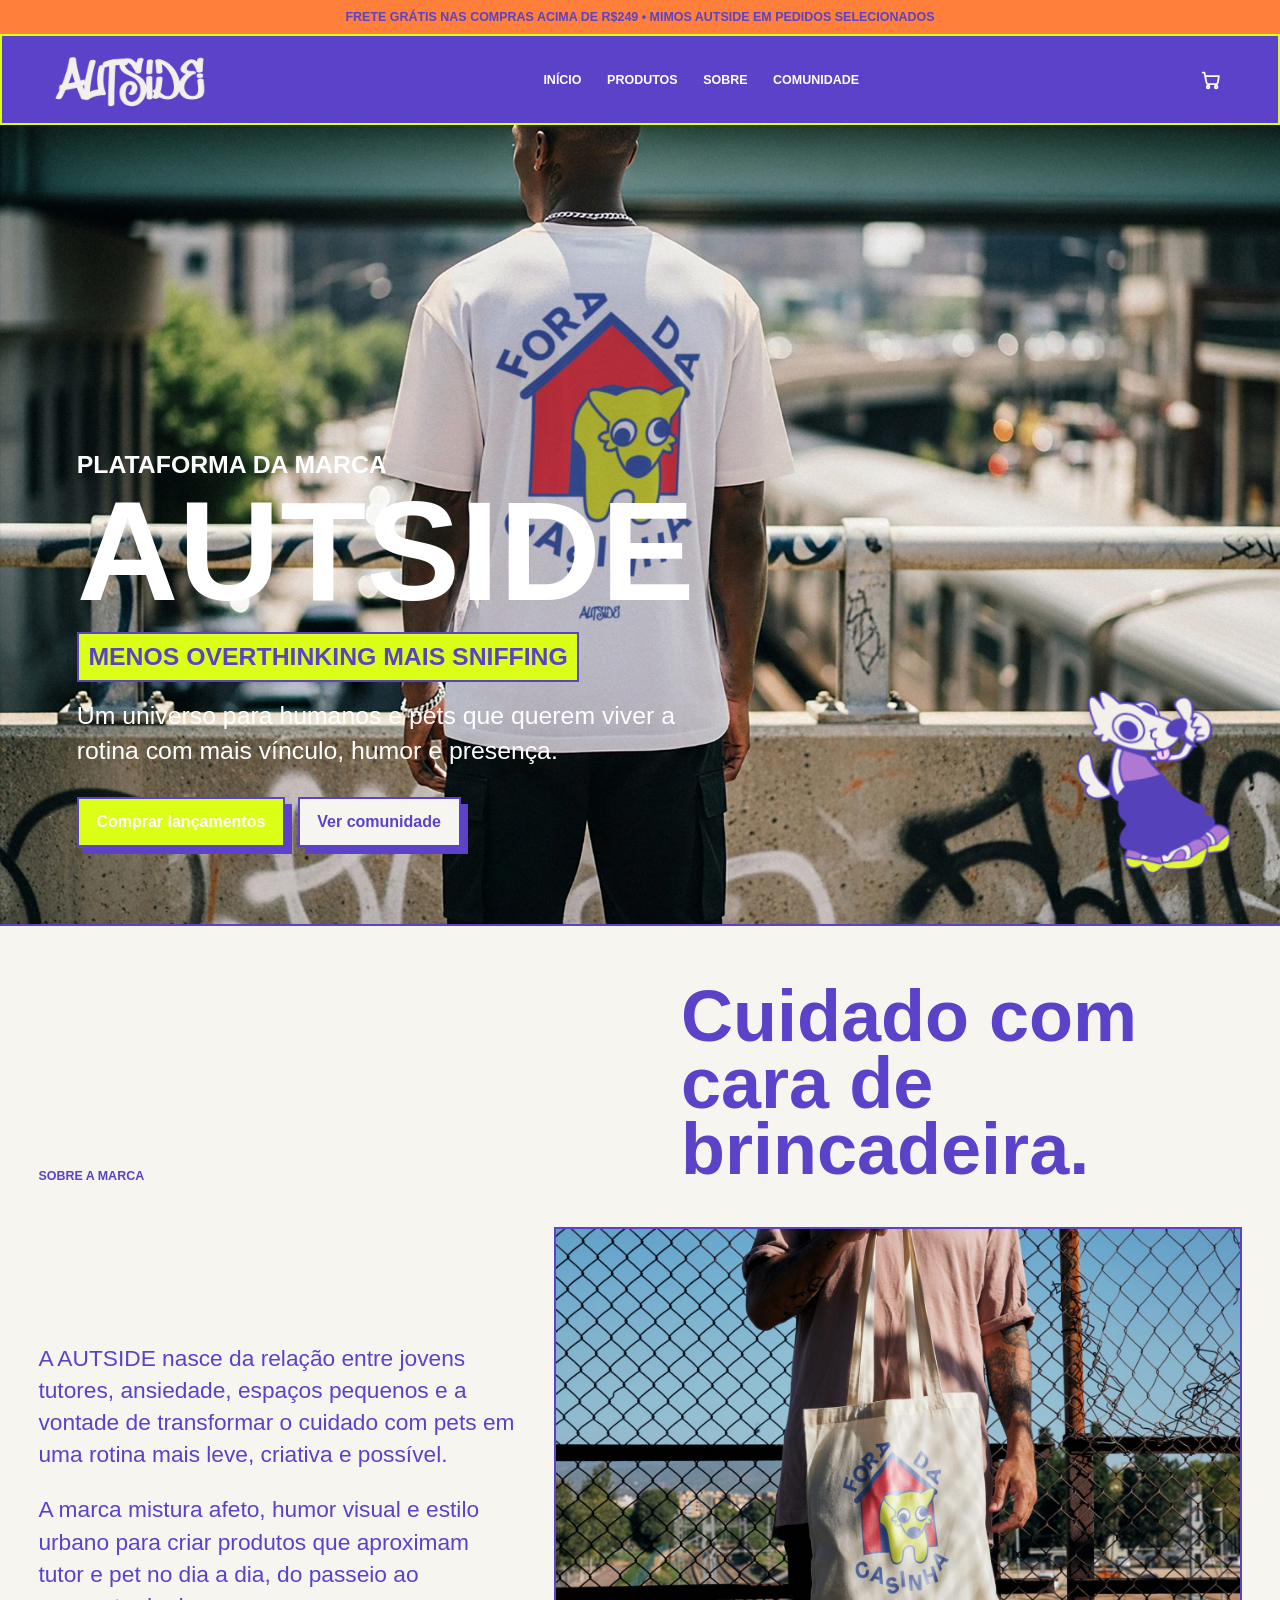
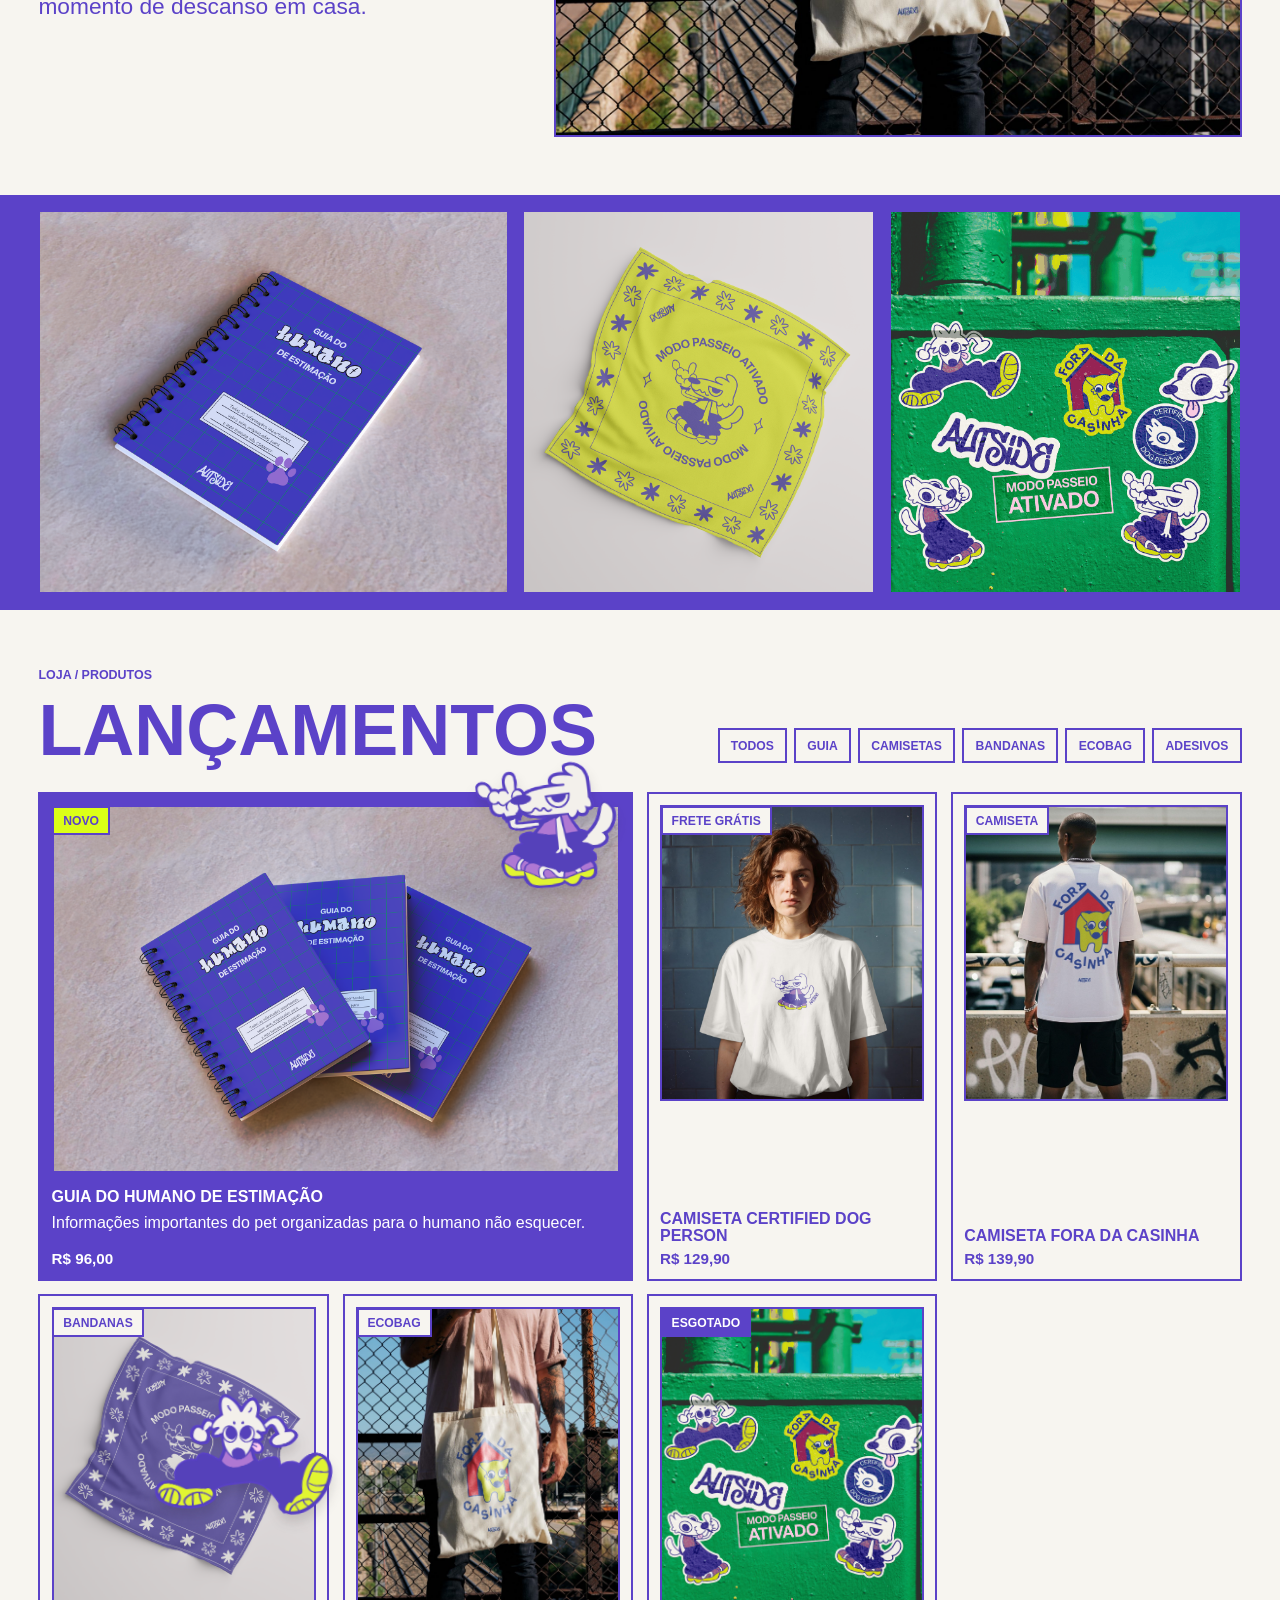
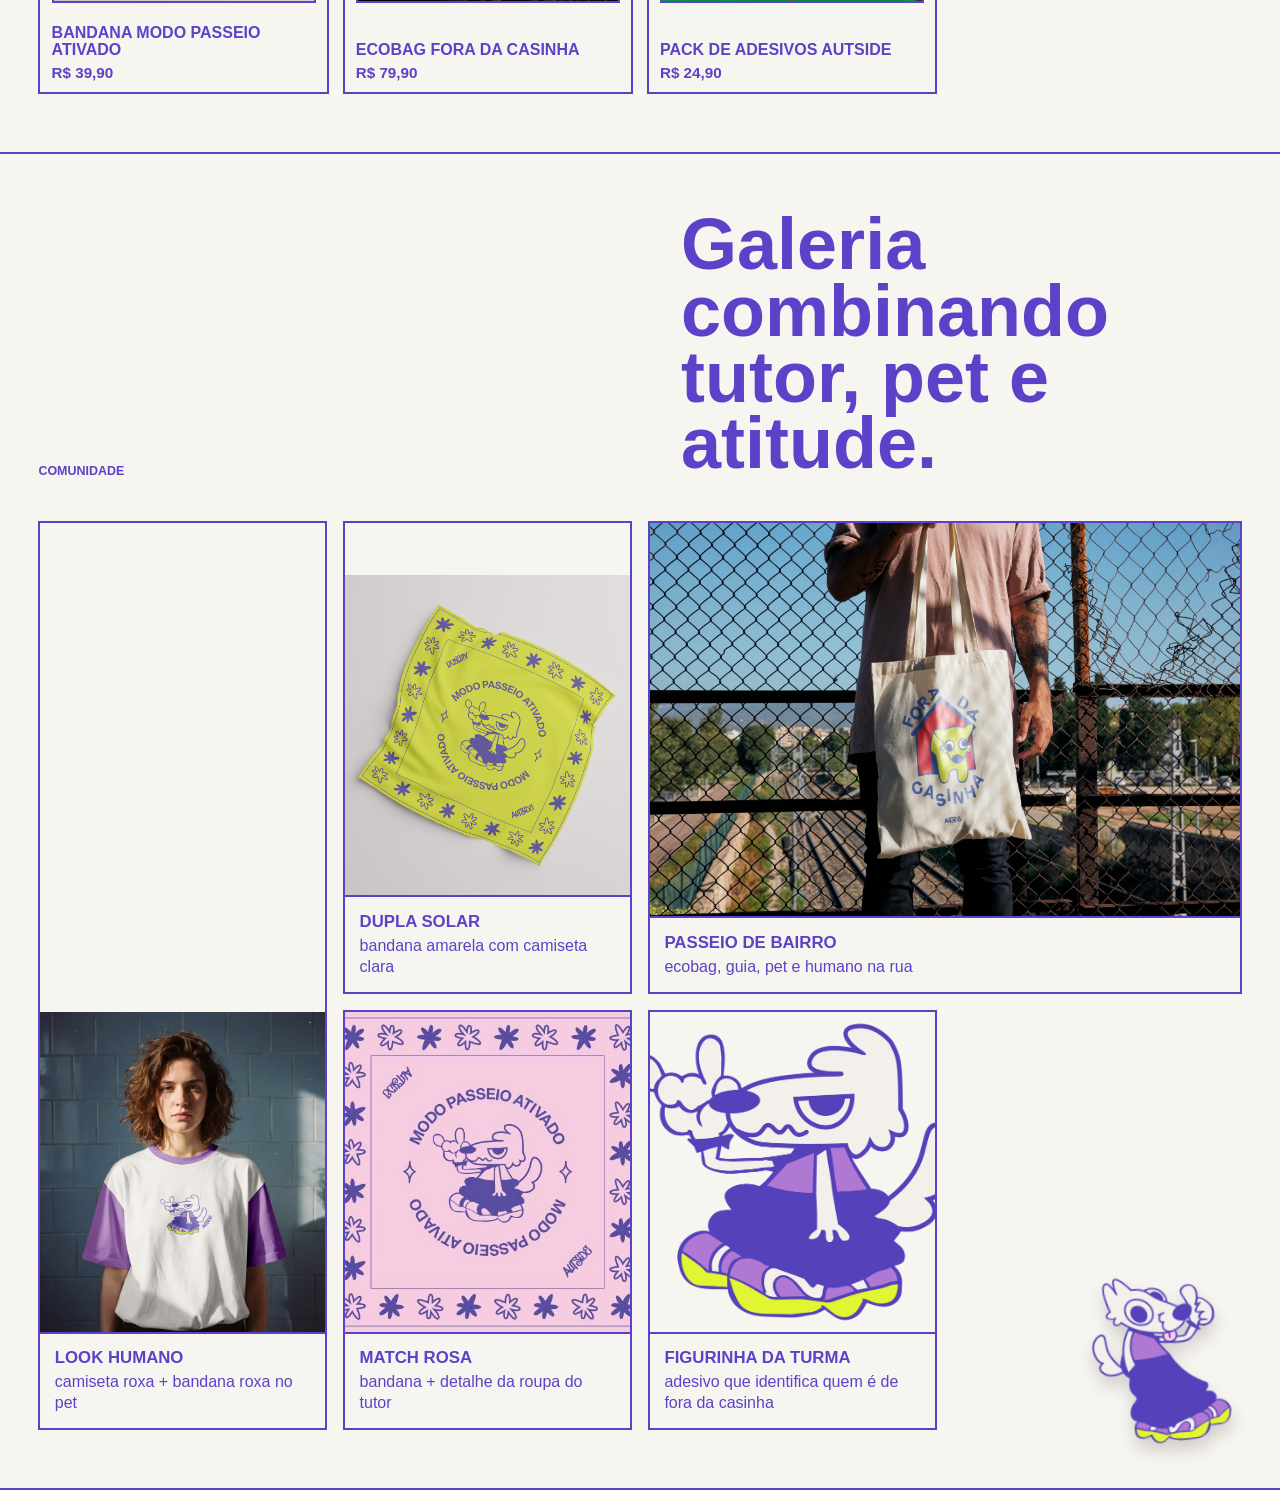
==== index.html @ f4991535 "Publica site AUTSIDE" ====
﻿<!doctype html>
<html lang="pt-BR">
  <head>
    <meta charset="utf-8" />
    <meta name="viewport" content="width=device-width, initial-scale=1" />
    <title>AUTSIDE | Plataforma da marca</title>
    <meta
      name="description"
      content="Plataforma AUTSIDE: marca, produtos, personagem e comunidade para tutores e pets combinando cuidado, estilo e afeto."
    />
    <link rel="stylesheet" href="styles.css" />
  </head>
  <body>
    <div class="announcement">FRETE GRÁTIS NAS COMPRAS ACIMA DE R$249 • MIMOS AUTSIDE EM PEDIDOS SELECIONADOS</div>
    <header class="site-header">
      <a class="logo-link" href="#home" aria-label="AUTSIDE início">
        <img src="AUTSIDE CONTENT/AUTSIDE CONTENT_LOGO AUTSIDE BRANCO.png" alt="AUTSIDE" />
      </a>
      <nav class="site-nav" aria-label="Navegação principal">
        <a href="#home">Início</a>
        <a href="#loja">Produtos</a>
        <a href="#sobre">Sobre</a>
        <a href="#comunidade">Comunidade</a>
      </nav>
      <a class="cart-link" href="#loja" aria-label="Carrinho">
        <svg viewBox="0 0 24 24" aria-hidden="true">
          <circle cx="9" cy="20" r="1.5" />
          <circle cx="18" cy="20" r="1.5" />
          <path d="M3 4h2l2.2 11.2a2 2 0 0 0 2 1.6h8.6a2 2 0 0 0 1.9-1.4L21 8H6" />
        </svg>
      </a>
    </header>

    <main>
      <section class="hero" id="home">
        <img
          class="hero-full-image"
          src="MOCKUP/TSHIRT MOCKUP FORA DA CASINHA.jpg"
          alt="Pessoa usando camiseta Fora da Casinha AUTSIDE"
        />
        <div class="hero-copy">
          <p class="kicker">plataforma da marca</p>
          <h1>AUTSIDE</h1>
          <p class="brand-tagline">menos overthinking mais sniffing</p>
          <p>
            Um universo para humanos e pets que querem viver a rotina com mais
            vínculo, humor e presença.
          </p>
          <div class="hero-actions">
            <a class="button button-primary" href="#loja">Comprar lançamentos</a>
            <a class="button button-secondary" href="#comunidade">Ver comunidade</a>
          </div>
        </div>

        <img
          class="site-mascot hero-mascot"
          src="AUTSIDE CONTENT/AUTSIDE CONTENT_sticker 29.png"
          alt=""
        />
      </section>

      <section class="about" id="sobre">
        <div class="section-title">
          <p class="kicker">sobre a marca</p>
          <h2>Cuidado com cara de brincadeira.</h2>
        </div>
        <div class="about-grid">
          <div class="about-copy">
            <p>
              A AUTSIDE nasce da relação entre jovens tutores, ansiedade,
              espaços pequenos e a vontade de transformar o cuidado com pets em
              uma rotina mais leve, criativa e possível.
            </p>
            <p>
              A marca mistura afeto, humor visual e estilo urbano para criar
              produtos que aproximam tutor e pet no dia a dia, do passeio ao
              momento de descanso em casa.
            </p>
          </div>
          <figure class="about-image">
            <img
              src="MOCKUP/MOCKUP ECOBAG FORA DA CASINHA.jpg"
              alt="Pessoa usando ecobag AUTSIDE"
            />
          </figure>
        </div>
      </section>

      <section class="visual-strip" aria-label="Universo visual AUTSIDE">
        <img src="MOCKUP/GUIA DO HUMANO DE ESTIMAÇÃO MOCKUP 2.png?v=20260624-1742" alt="" />
        <img src="MOCKUP/BANDANA AMARELA.png" alt="" />
        <img src="MOCKUP/MOCKUP ADESIVOS.png" alt="" />
      </section>

      <section class="shop" id="loja">
        <div class="shop-head">
          <div>
            <p class="kicker">loja / produtos</p>
            <h2>Lançamentos</h2>
          </div>
          <div class="category-rail" aria-label="Categorias de produto">
            <a href="#loja">Todos</a>
            <a href="produto.html?id=guia">Guia</a>
            <a href="produto.html?id=camiseta-certified">Camisetas</a>
            <a href="produto.html?id=bandana">Bandanas</a>
            <a href="produto.html?id=ecobag">Ecobag</a>
            <a href="produto.html?id=adesivos">Adesivos</a>
          </div>
        </div>

        <div class="product-grid">
          <a class="product-card product-feature" href="produto.html?id=guia">
            <span class="product-label">Novo</span>
            <img src="MOCKUP/GUIA DO HUMANO DE ESTIMAÇÃO MOCKUP.png?v=20260624-1744" alt="" />
            <img
              class="site-mascot card-mascot card-mascot-sit"
              src="AUTSIDE CONTENT/AUTSIDE CONTENT_sticker 25.png"
              alt=""
            />
            <div>
              <h3>Guia do Humano de Estimação</h3>
              <p>Informações importantes do pet organizadas para o humano não esquecer.</p>
              <span class="price">R$ 96,00</span>
            </div>
          </a>

          <a class="product-card" href="produto.html?id=camiseta-certified">
            <span class="product-label">Frete grátis</span>
            <img src="MOCKUP/MOCKUP CAMISETA CERTIFIED DOG PERSON WHITE.jpg" alt="" />
            <div>
              <h3>Camiseta Certified Dog Person</h3>
              <span class="price">R$ 129,90</span>
            </div>
          </a>

          <a class="product-card" href="produto.html?id=camiseta-fora">
            <span class="product-label">Camiseta</span>
            <img src="MOCKUP/TSHIRT MOCKUP FORA DA CASINHA.jpg" alt="" />
            <div>
              <h3>Camiseta Fora da Casinha</h3>
              <span class="price">R$ 139,90</span>
            </div>
          </a>

          <a class="product-card" href="produto.html?id=bandana">
            <span class="product-label">Bandanas</span>
            <img src="MOCKUP/BANDANA ROXA.png" alt="" />
            <img
              class="site-mascot card-mascot card-mascot-lean"
              src="AUTSIDE CONTENT/AUTSIDE CONTENT_sticker 27.png"
              alt=""
            />
            <div>
              <h3>Bandana Modo Passeio Ativado</h3>
              <span class="price">R$ 39,90</span>
            </div>
          </a>

          <a class="product-card" href="produto.html?id=ecobag">
            <span class="product-label">Ecobag</span>
            <img src="MOCKUP/MOCKUP ECOBAG FORA DA CASINHA.jpg" alt="" />
            <div>
              <h3>Ecobag Fora da Casinha</h3>
              <span class="price">R$ 79,90</span>
            </div>
          </a>

          <a class="product-card" href="produto.html?id=adesivos">
            <span class="product-label soldout">Esgotado</span>
            <img src="MOCKUP/MOCKUP ADESIVOS.png" alt="" />
            <div>
              <h3>Pack de adesivos AUTSIDE</h3>
              <span class="price">R$ 24,90</span>
            </div>
          </a>
        </div>
      </section>
      <section class="community" id="comunidade">
        <div class="section-title">
          <p class="kicker">comunidade</p>
          <h2>Galeria combinando tutor, pet e atitude.</h2>
        </div>

        <div class="community-gallery" aria-label="Galeria da comunidade AUTSIDE">
          <article class="community-card tall">
            <img src="MOCKUP/MOCKUP CAMISETA CERTIFIED DOG PERSON.jpg" alt="" />
            <div>
              <strong>look humano</strong>
              <span>camiseta roxa + bandana roxa no pet</span>
            </div>
          </article>
          <article class="community-card">
            <img src="MOCKUP/BANDANA AMARELA.png" alt="" />
            <div>
              <strong>dupla solar</strong>
              <span>bandana amarela com camiseta clara</span>
            </div>
          </article>
          <article class="community-card wide">
            <img src="MOCKUP/MOCKUP ECOBAG FORA DA CASINHA.jpg" alt="" />
            <div>
              <strong>passeio de bairro</strong>
              <span>ecobag, guia, pet e humano na rua</span>
            </div>
          </article>
          <article class="community-card">
            <img src="AUTSIDE BANDANAS/AUTSIDE BANDANAS_BANDANA ROSA.jpg" alt="" />
            <div>
              <strong>match rosa</strong>
              <span>bandana + detalhe da roupa do tutor</span>
            </div>
          </article>
          <article class="community-card">
            <img src="AUTSIDE CONTENT/AUTSIDE CONTENT_sticker 25.png" alt="" />
            <div>
              <strong>figurinha da turma</strong>
              <span>adesivo que identifica quem é de fora da casinha</span>
            </div>
          </article>
        </div>
        <img
          class="site-mascot community-mascot"
          src="AUTSIDE CONTENT/AUTSIDE CONTENT_sticker 29.png"
          alt=""
        />
      </section>
    </main>

    <script src="script.js"></script>
  </body>
</html>
---- styles.css ----
:root {
  --ink: #5b42c8;
  --paper: #f7f5f0;
  --cream: #eeeae3;
  --purple: #5b42c8;
  --lilac: #b47be0;
  --lime: #dcff17;
  --blue: #64c8f5;
  --pink: #ff79ad;
  --orange: #ff7f3b;
  --line: 2px solid var(--ink);
  --shadow: 7px 7px 0 var(--ink);
}

* {
  box-sizing: border-box;
}

html {
  scroll-behavior: smooth;
}

body {
  margin: 0;
  color: var(--ink);
  background: var(--paper);
  font-family: Arial, Helvetica, sans-serif;
  overflow-x: hidden;
}

img {
  display: block;
  max-width: 100%;
}

a {
  color: inherit;
}

.announcement {
  display: grid;
  min-height: 2.15rem;
  place-items: center;
  padding: 0.35rem 1rem;
  background: var(--orange);
  color: var(--purple);
  font-size: 0.78rem;
  font-weight: 900;
  text-align: center;
  text-transform: uppercase;
}

.site-header {
  position: sticky;
  top: 0;
  z-index: 20;
  display: flex;
  align-items: center;
  justify-content: space-between;
  gap: 1rem;
  padding: 0.8rem clamp(1rem, 4vw, 3rem);
  background: var(--purple);
  border: 2px solid var(--lime);
  backdrop-filter: blur(14px);
}

.logo-link img {
  width: clamp(7rem, 14vw, 10rem);
}

.site-nav {
  display: flex;
  align-items: center;
  gap: 0.25rem;
  font-size: 0.78rem;
  font-weight: 900;
  text-transform: uppercase;
}

.site-nav a {
  padding: 0.45rem 0.55rem;
  text-decoration: none;
  border: 2px solid transparent;
  color: #fff;
}

.cart-link {
  width: 2.35rem;
  aspect-ratio: 1;
  display: grid;
  place-items: center;
  border: var(--line);
  background: transparent;
  font-weight: 900;
  text-decoration: none;
  color: #fff;
}

.cart-link svg {
  width: 1.35rem;
  height: 1.35rem;
  fill: none;
  stroke: currentColor;
  stroke-linecap: round;
  stroke-linejoin: round;
  stroke-width: 2;
}

.site-nav a:hover,
.site-nav a:focus-visible {
  background: var(--lime);
  border-color: var(--ink);
  outline: 0;
}

section {
  padding: clamp(2.1rem, 4.6vw, 3.6rem) clamp(0.85rem, 3vw, 2.4rem);
  border-bottom: var(--line);
}

.kicker {
  margin: 0 0 0.75rem;
  font-size: 0.78rem;
  font-weight: 900;
  letter-spacing: 0;
  text-transform: uppercase;
}

h1,
h2,
h3,
p {
  margin-top: 0;
}

h1 {
  margin-bottom: 1rem;
  font-size: clamp(4rem, 11vw, 9.4rem);
  line-height: 0.82;
}

h2 {
  max-width: 14ch;
  margin-bottom: 1rem;
  font-size: clamp(2.1rem, 5.8vw, 4.5rem);
  line-height: 0.92;
}

h3 {
  margin-bottom: 0.6rem;
  font-size: clamp(1.35rem, 3vw, 2rem);
  line-height: 1;
}

p {
  line-height: 1.42;
}

.hero {
  position: relative;
  min-height: calc(100vh - 6.2rem);
  display: grid;
  align-items: end;
  padding: 0;
  overflow: hidden;
  background: var(--purple);
}

.hero-full-image {
  position: absolute;
  inset: 0;
  width: 100%;
  height: 100%;
  object-fit: cover;
  object-position: center;
}

.hero::after {
  content: none;
}

.hero > *,
.about-grid > *,
.character > *,
.product-page > * {
  min-width: 0;
}

.hero-copy p {
  max-width: 38rem;
  font-size: clamp(1.1rem, 2.5vw, 1.55rem);
}

.hero-copy {
  position: relative;
  z-index: 2;
  max-width: 48rem;
  padding: clamp(2rem, 6vw, 5rem);
  color: #fff;
}

.hero-copy h1 {
  color: #fff;
}

.brand-tagline {
  display: inline-block;
  margin: 0.4rem 0 1rem;
  padding: 0.35rem 0.6rem;
  background: var(--lime);
  color: var(--purple);
  border: var(--line);
  font-size: clamp(1rem, 2vw, 1.35rem);
  font-weight: 900;
  text-transform: uppercase;
}

.hero-copy .button-secondary {
  background: var(--paper);
  color: var(--purple);
}

.hero-actions {
  display: flex;
  flex-wrap: wrap;
  gap: 0.8rem;
  margin-top: 1.8rem;
}

.button {
  display: inline-flex;
  min-height: 3.1rem;
  align-items: center;
  justify-content: center;
  padding: 0.85rem 1.1rem;
  border: var(--line);
  box-shadow: var(--shadow);
  font-weight: 900;
  text-decoration: none;
  transition: transform 160ms ease, box-shadow 160ms ease;
}

.button:hover,
.button:focus-visible {
  transform: translate(4px, 4px);
  box-shadow: 3px 3px 0 var(--ink);
  outline: 0;
}

.button-primary {
  background: var(--lime);
}

.button-secondary {
  background: var(--paper);
}

.site-mascot {
  position: absolute;
  z-index: 5;
  pointer-events: none;
  filter: drop-shadow(0 10px 8px rgba(33, 29, 31, 0.18));
  transform: rotate(var(--mascot-tilt, -5deg));
  transition: transform 180ms ease;
}

.hero-mascot {
  z-index: 3;
  right: clamp(1rem, 4vw, 3rem);
  bottom: clamp(1rem, 4vw, 2.8rem);
  width: clamp(6rem, 13vw, 10rem);
}

.tag {
  position: absolute;
  z-index: 2;
  padding: 0.45rem 0.65rem;
  border: var(--line);
  background: var(--lime);
  font-size: 0.85rem;
  font-weight: 900;
}

.tag-one {
  top: 5%;
  right: 9%;
  transform: rotate(4deg);
}

.tag-two {
  left: 4%;
  bottom: 7%;
  background: var(--pink);
  transform: rotate(-5deg);
}

.about {
  background: var(--paper);
}

.section-title {
  display: flex;
  justify-content: space-between;
  gap: 2rem;
  align-items: end;
  margin-bottom: clamp(1rem, 2.5vw, 1.8rem);
}

.shop-head {
  display: grid;
  grid-template-columns: minmax(0, 0.8fr) minmax(20rem, 1.2fr);
  gap: 2rem;
  align-items: end;
  margin-bottom: clamp(1rem, 2.6vw, 1.8rem);
}

.shop-head h2 {
  margin-bottom: 0;
  text-transform: uppercase;
}

.category-rail {
  display: flex;
  flex-wrap: wrap;
  justify-content: flex-end;
  gap: 0.45rem;
}

.category-rail a {
  padding: 0.55rem 0.7rem;
  border: var(--line);
  background: var(--paper);
  font-size: 0.76rem;
  font-weight: 900;
  text-decoration: none;
  text-transform: uppercase;
}

.category-rail a:hover,
.category-rail a:focus-visible {
  background: var(--lime);
  outline: 0;
}

.about-grid {
  display: grid;
  grid-template-columns: minmax(0, 0.82fr) minmax(20rem, 1.18fr);
  gap: clamp(1.2rem, 3vw, 2.4rem);
  align-items: center;
}

.about-copy p {
  max-width: 42rem;
  font-size: clamp(1.08rem, 2vw, 1.42rem);
}

.about-copy p:last-child {
  margin-bottom: 0;
}

.about-image {
  margin: 0;
  border: var(--line);
  background: var(--cream);
  overflow: hidden;
}

.about-image img {
  width: 100%;
  aspect-ratio: 1.35;
  object-fit: cover;
}

.visual-strip {
  display: grid;
  grid-template-columns: 1.2fr 0.9fr 0.9fr;
  gap: 0.85rem;
  padding-block: 0.85rem;
  background: var(--purple);
}

.visual-strip img {
  width: 100%;
  height: clamp(16rem, 30vw, 25rem);
  object-fit: cover;
  border: var(--line);
  background: var(--paper);
}

.shop {
  position: relative;
  background: var(--paper);
}

.product-grid {
  display: grid;
  grid-template-columns: repeat(4, minmax(0, 1fr));
  gap: 0.85rem;
}

.product-card {
  position: relative;
  min-height: 25rem;
  display: flex;
  flex-direction: column;
  justify-content: space-between;
  gap: 1rem;
  padding: 0.7rem;
  border: var(--line);
  background: var(--paper);
  text-decoration: none;
  box-shadow: none;
  transition: transform 160ms ease, box-shadow 160ms ease;
}

.product-card .card-mascot {
  z-index: 4;
  width: auto;
  max-height: clamp(6rem, 11vw, 8.2rem);
  height: auto;
  border: 0;
  background: transparent;
  box-shadow: none;
  object-fit: contain;
  filter:
    drop-shadow(1px 0 0 var(--purple))
    drop-shadow(-1px 0 0 var(--purple))
    drop-shadow(0 1px 0 var(--purple))
    drop-shadow(0 -1px 0 var(--purple))
    drop-shadow(0 8px 6px rgba(33, 29, 31, 0.14));
}

.card-mascot-sit {
  top: -2.1rem;
  right: 0.8rem;
  max-height: clamp(7rem, 13vw, 9.6rem);
}

.card-mascot-lean {
  top: 5.9rem;
  right: -0.45rem;
  max-height: clamp(5.8rem, 10vw, 7.4rem);
}

.product-card:hover,
.product-card:focus-visible {
  transform: translateY(-0.25rem);
  box-shadow: 5px 5px 0 var(--ink);
  outline: 0;
}

.product-card img {
  width: 100%;
  height: 18.5rem;
  object-fit: cover;
  border: var(--line);
  background: #eee;
}

.product-card h3 {
  margin-bottom: 0.35rem;
  font-size: 1rem;
  line-height: 1.05;
  text-transform: uppercase;
}

.product-label {
  position: absolute;
  top: 0.75rem;
  left: 0.75rem;
  z-index: 2;
  padding: 0.35rem 0.55rem;
  border: var(--line);
  background: var(--paper);
  font-size: 0.76rem;
  font-weight: 900;
  text-transform: uppercase;
}

.product-label.soldout {
  background: var(--ink);
  color: #fff;
}

.price {
  display: block;
  font-size: 0.95rem;
  font-weight: 900;
}

.product-feature {
  grid-column: span 2;
  background: var(--purple);
  color: #fff;
}

.product-feature img {
  height: 23rem;
  object-fit: cover;
  background: transparent;
}

.product-feature > img:not(.card-mascot) {
  width: 100%;
}

.product-feature .product-label {
  color: var(--ink);
  background: var(--lime);
}

.community {
  position: relative;
  background: var(--paper);
}

.community-mascot {
  right: clamp(1rem, 4vw, 3rem);
  bottom: clamp(1rem, 4vw, 2.5rem);
  width: clamp(5.6rem, 12vw, 9rem);
}

.community-gallery {
  display: grid;
  grid-template-columns: repeat(4, minmax(0, 1fr));
  grid-auto-flow: dense;
  gap: 1rem;
}

.community-card {
  min-height: 24rem;
  display: grid;
  align-content: end;
  border: var(--line);
  background: var(--paper);
  box-shadow: none;
  overflow: hidden;
}

.community-card.tall {
  grid-row: span 2;
}

.community-card.wide {
  grid-column: span 2;
}

.community-card img {
  width: 100%;
  height: 100%;
  min-height: 20rem;
  object-fit: cover;
}

.community-card div {
  padding: 0.9rem;
  border-top: var(--line);
  background: var(--paper);
}

.community-card strong,
.community-card span {
  display: block;
}

.community-card strong {
  margin-bottom: 0.25rem;
  font-size: 1.05rem;
  text-transform: uppercase;
}

.community-card span {
  line-height: 1.3;
}

.product-page {
  min-height: calc(100vh - 5rem);
  display: grid;
  grid-template-columns: minmax(21rem, 1.05fr) minmax(0, 0.95fr);
  gap: clamp(2rem, 5vw, 4rem);
  align-items: start;
  background: var(--paper);
}

.product-media {
  position: sticky;
  top: 6.2rem;
}

.product-hero-image {
  width: 100%;
  aspect-ratio: 1.05;
  object-fit: cover;
  border: var(--line);
  background: var(--paper);
  box-shadow: none;
}

.product-thumbs {
  display: grid;
  grid-template-columns: repeat(4, minmax(0, 1fr));
  gap: 0.6rem;
  margin-top: 1rem;
}

.product-thumbs button {
  padding: 0;
  border: var(--line);
  background: var(--paper);
  cursor: pointer;
}

.product-thumbs img {
  width: 100%;
  aspect-ratio: 1;
  object-fit: cover;
}

.product-info .kicker {
  color: var(--purple);
}

.product-title {
  max-width: 11ch;
  font-size: clamp(3rem, 6vw, 6.2rem);
  overflow-wrap: anywhere;
}

.product-info p {
  max-width: 42rem;
  font-size: 1.15rem;
}

.product-price {
  display: inline-flex;
  margin-bottom: 1rem;
  padding: 0.55rem 0.75rem;
  border: var(--line);
  background: var(--lime);
  font-size: 1.4rem !important;
  font-weight: 900;
}

.product-actions {
  display: flex;
  flex-wrap: wrap;
  gap: 0.8rem;
  margin-top: 1.4rem;
}

.product-info ul {
  display: grid;
  gap: 0.5rem;
  padding: 0;
  list-style: none;
}

.product-info li {
  padding: 0.75rem;
  border: var(--line);
  background: var(--paper);
  font-weight: 900;
}

.color-options {
  margin: 1.4rem 0;
}

.color-options > strong {
  display: block;
  margin-bottom: 0.65rem;
  text-transform: uppercase;
}

.color-swatch-list {
  display: flex;
  flex-wrap: wrap;
  gap: 0.55rem;
}

.color-swatch-list button {
  display: inline-flex;
  align-items: center;
  gap: 0.45rem;
  min-height: 2.6rem;
  padding: 0.45rem 0.65rem;
  border: var(--line);
  background: var(--paper);
  font: inherit;
  font-size: 0.86rem;
  font-weight: 900;
  cursor: pointer;
  text-transform: uppercase;
}

.color-swatch-list button:hover,
.color-swatch-list button:focus-visible {
  background: var(--lime);
  outline: 0;
}

.color-swatch-list span {
  width: 1.1rem;
  aspect-ratio: 1;
  border: var(--line);
  background: var(--swatch);
}

.back-link {
  display: inline-flex;
  margin-bottom: 1.5rem;
  font-weight: 900;
  text-decoration: none;
}

@media (max-width: 980px) {
  .site-header {
    align-items: flex-start;
    flex-direction: column;
  }

  .site-nav {
    width: 100%;
    overflow-x: auto;
    padding-bottom: 0.2rem;
  }

  .hero,
  .about-grid,
  .product-page {
    grid-template-columns: 1fr;
  }

  .section-title {
    display: block;
  }

  .product-grid,
  .community-gallery {
    grid-template-columns: repeat(2, minmax(0, 1fr));
  }

  .visual-strip {
    grid-template-columns: 1fr 1fr;
  }

  .visual-strip img:first-child {
    grid-column: 1 / -1;
  }

  .shop-head {
    grid-template-columns: 1fr;
  }

  .category-rail {
    justify-content: flex-start;
  }

  .product-media {
    position: static;
  }
}

@media (max-width: 620px) {
  section {
    padding-inline: 1rem;
  }

  h1 {
    font-size: clamp(3.8rem, 19vw, 5.2rem);
  }

  .hero-mascot {
    width: 5.8rem;
  }

  .hero-copy {
    padding: 8rem 1rem 2rem;
  }

  .community-mascot {
    display: none;
  }

  .product-grid,
  .community-gallery,
  .visual-strip {
    grid-template-columns: 1fr;
  }

  .product-feature,
  .community-card.wide {
    grid-column: span 1;
  }

  .community-card.tall {
    grid-row: span 1;
  }

  .product-card {
    min-height: 22rem;
  }

  .product-card img {
    height: 16rem;
  }

  .product-feature img {
    height: 18rem;
  }

  .visual-strip img {
    height: 17rem;
  }

  .product-card .card-mascot {
    max-height: 5.9rem;
  }

  .card-mascot-sit {
    top: -1.35rem;
    right: 0.7rem;
    max-height: 6.4rem;
  }

  .card-mascot-lean {
    top: 5.7rem;
    right: -0.25rem;
    max-height: 5.8rem;
  }

  .site-nav a {
    white-space: nowrap;
  }
}
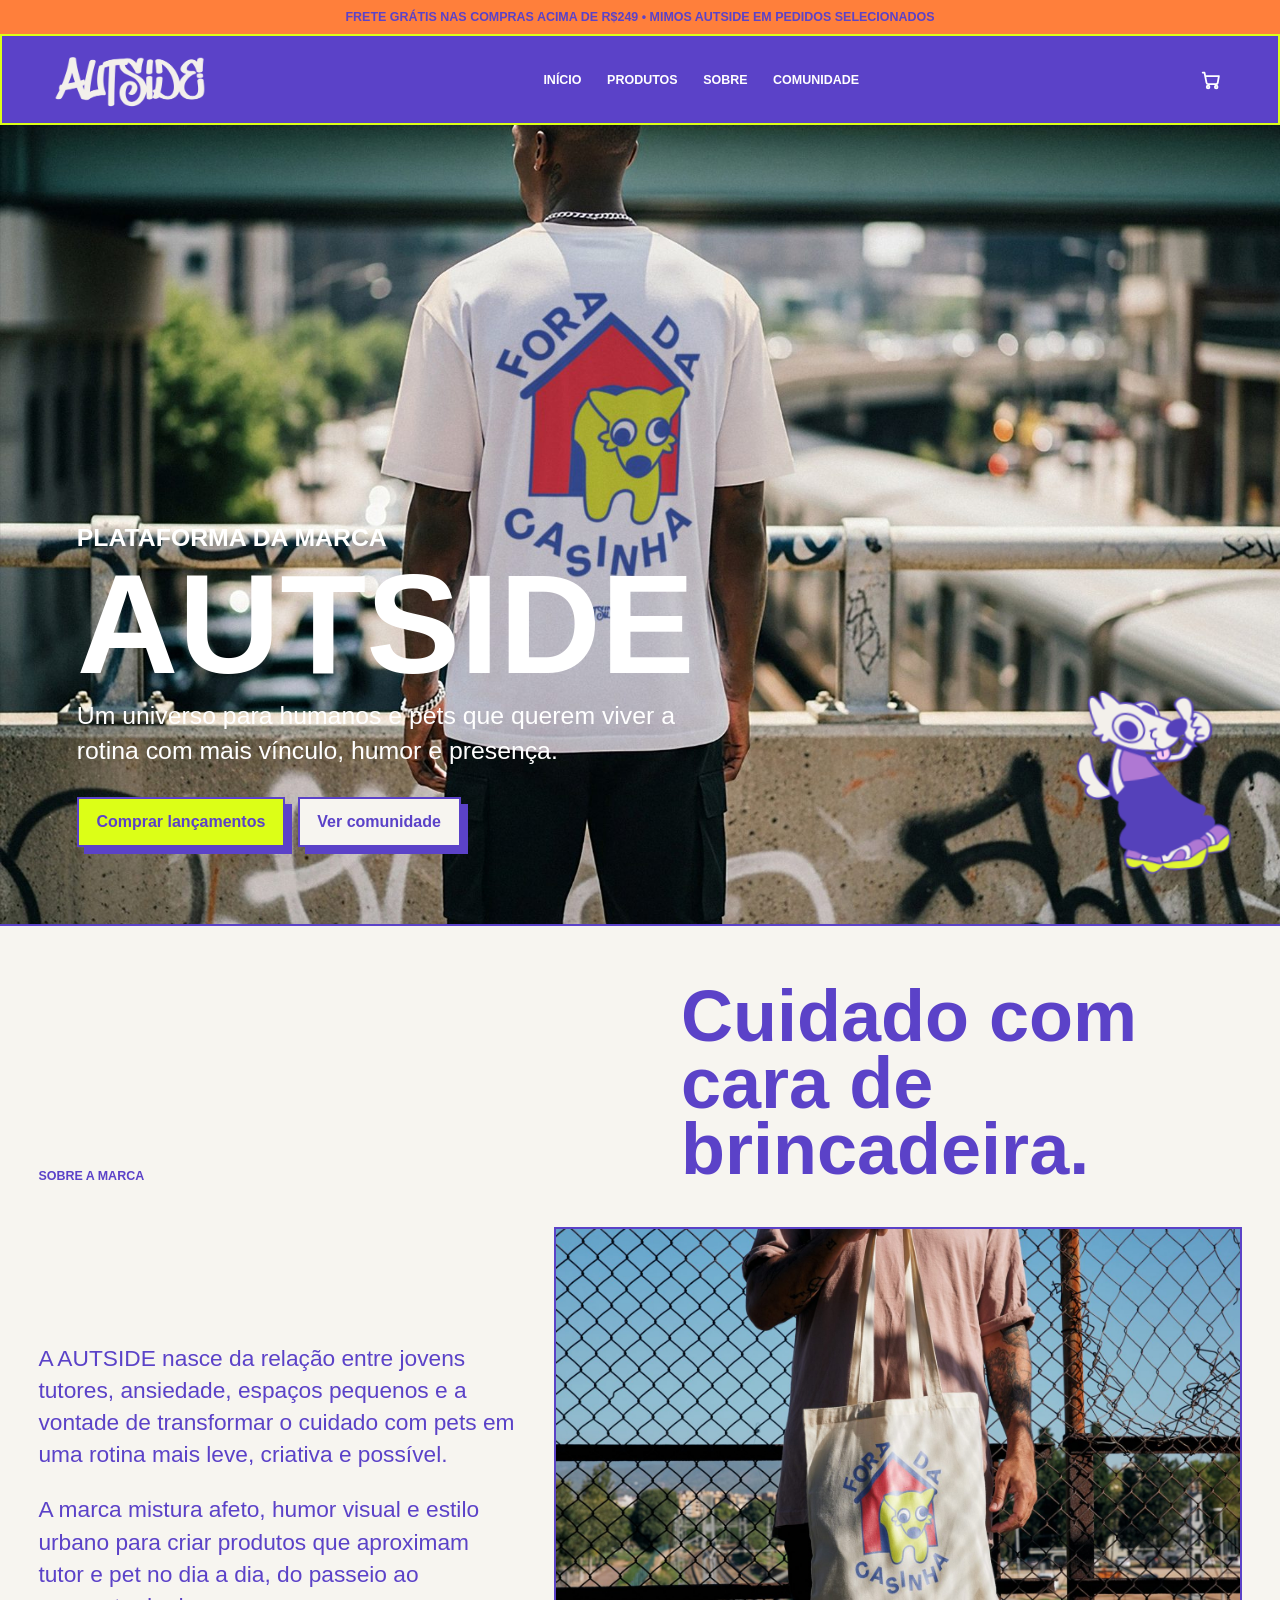
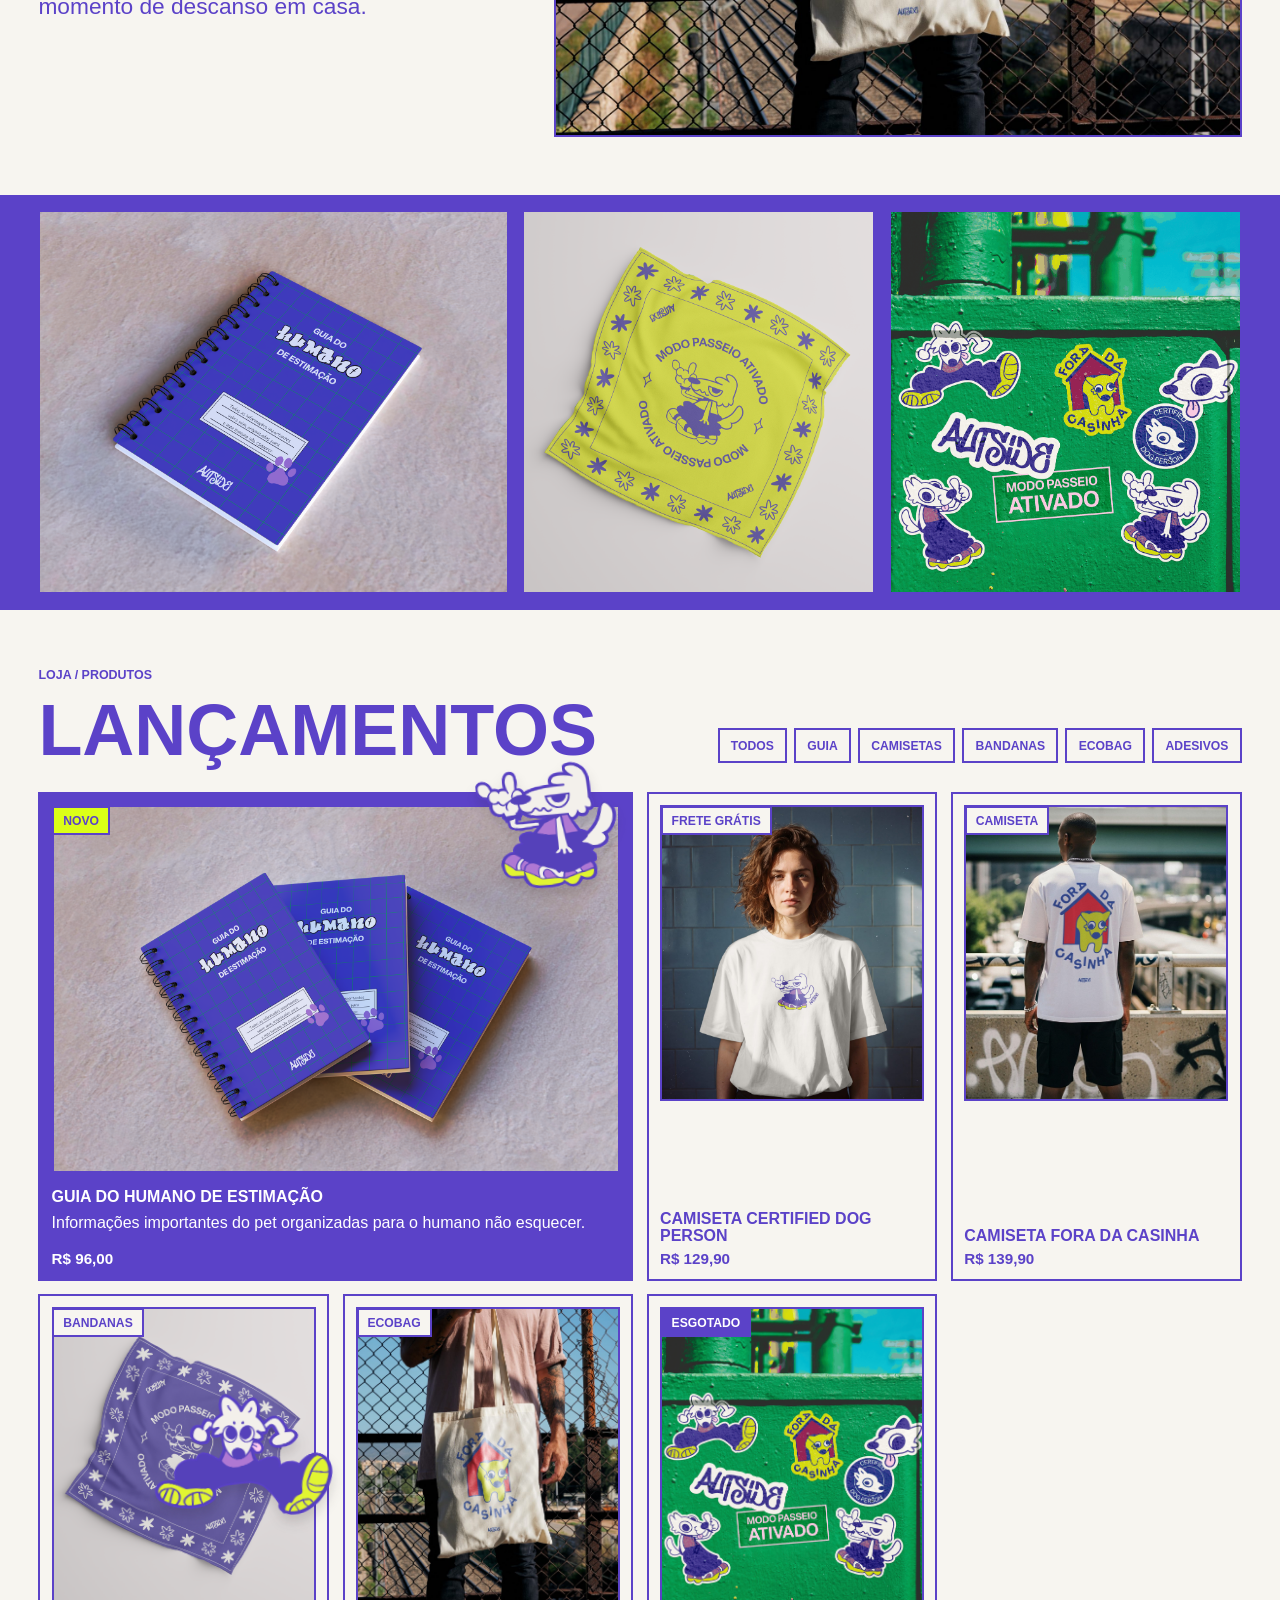
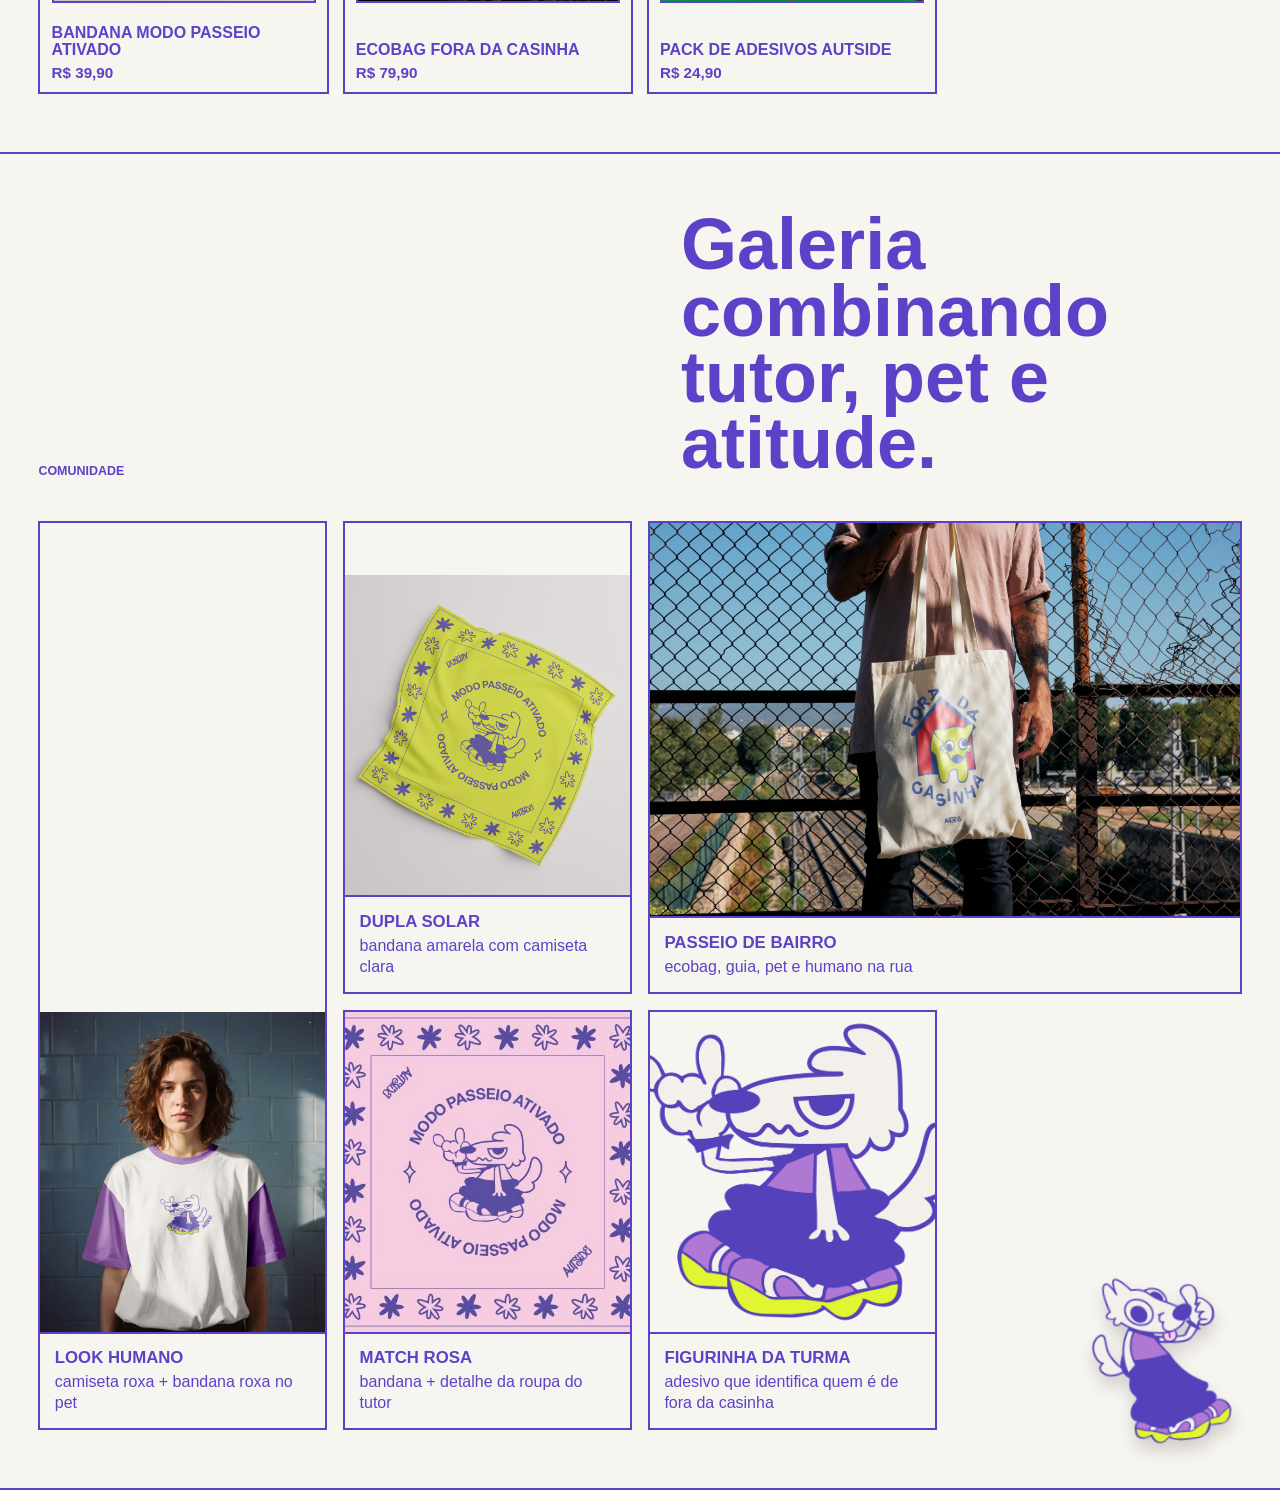
==== commit af847144: "Ajusta contraste e remove tagline" ====
--- a/index.html
+++ b/index.html
@@ -8,7 +8,7 @@
       name="description"
       content="Plataforma AUTSIDE: marca, produtos, personagem e comunidade para tutores e pets combinando cuidado, estilo e afeto."
     />
-    <link rel="stylesheet" href="styles.css" />
+    <link rel="stylesheet" href="styles.css?v=20260625-contraste" />
   </head>
   <body>
     <div class="announcement">FRETE GRÁTIS NAS COMPRAS ACIMA DE R$249 • MIMOS AUTSIDE EM PEDIDOS SELECIONADOS</div>
@@ -41,7 +41,6 @@
         <div class="hero-copy">
           <p class="kicker">plataforma da marca</p>
           <h1>AUTSIDE</h1>
-          <p class="brand-tagline">menos overthinking mais sniffing</p>
           <p>
             Um universo para humanos e pets que querem viver a rotina com mais
             vínculo, humor e presença.
--- a/styles.css
+++ b/styles.css
@@ -249,6 +249,7 @@
 
 .button-primary {
   background: var(--lime);
+  color: var(--purple);
 }
 
 .button-secondary {
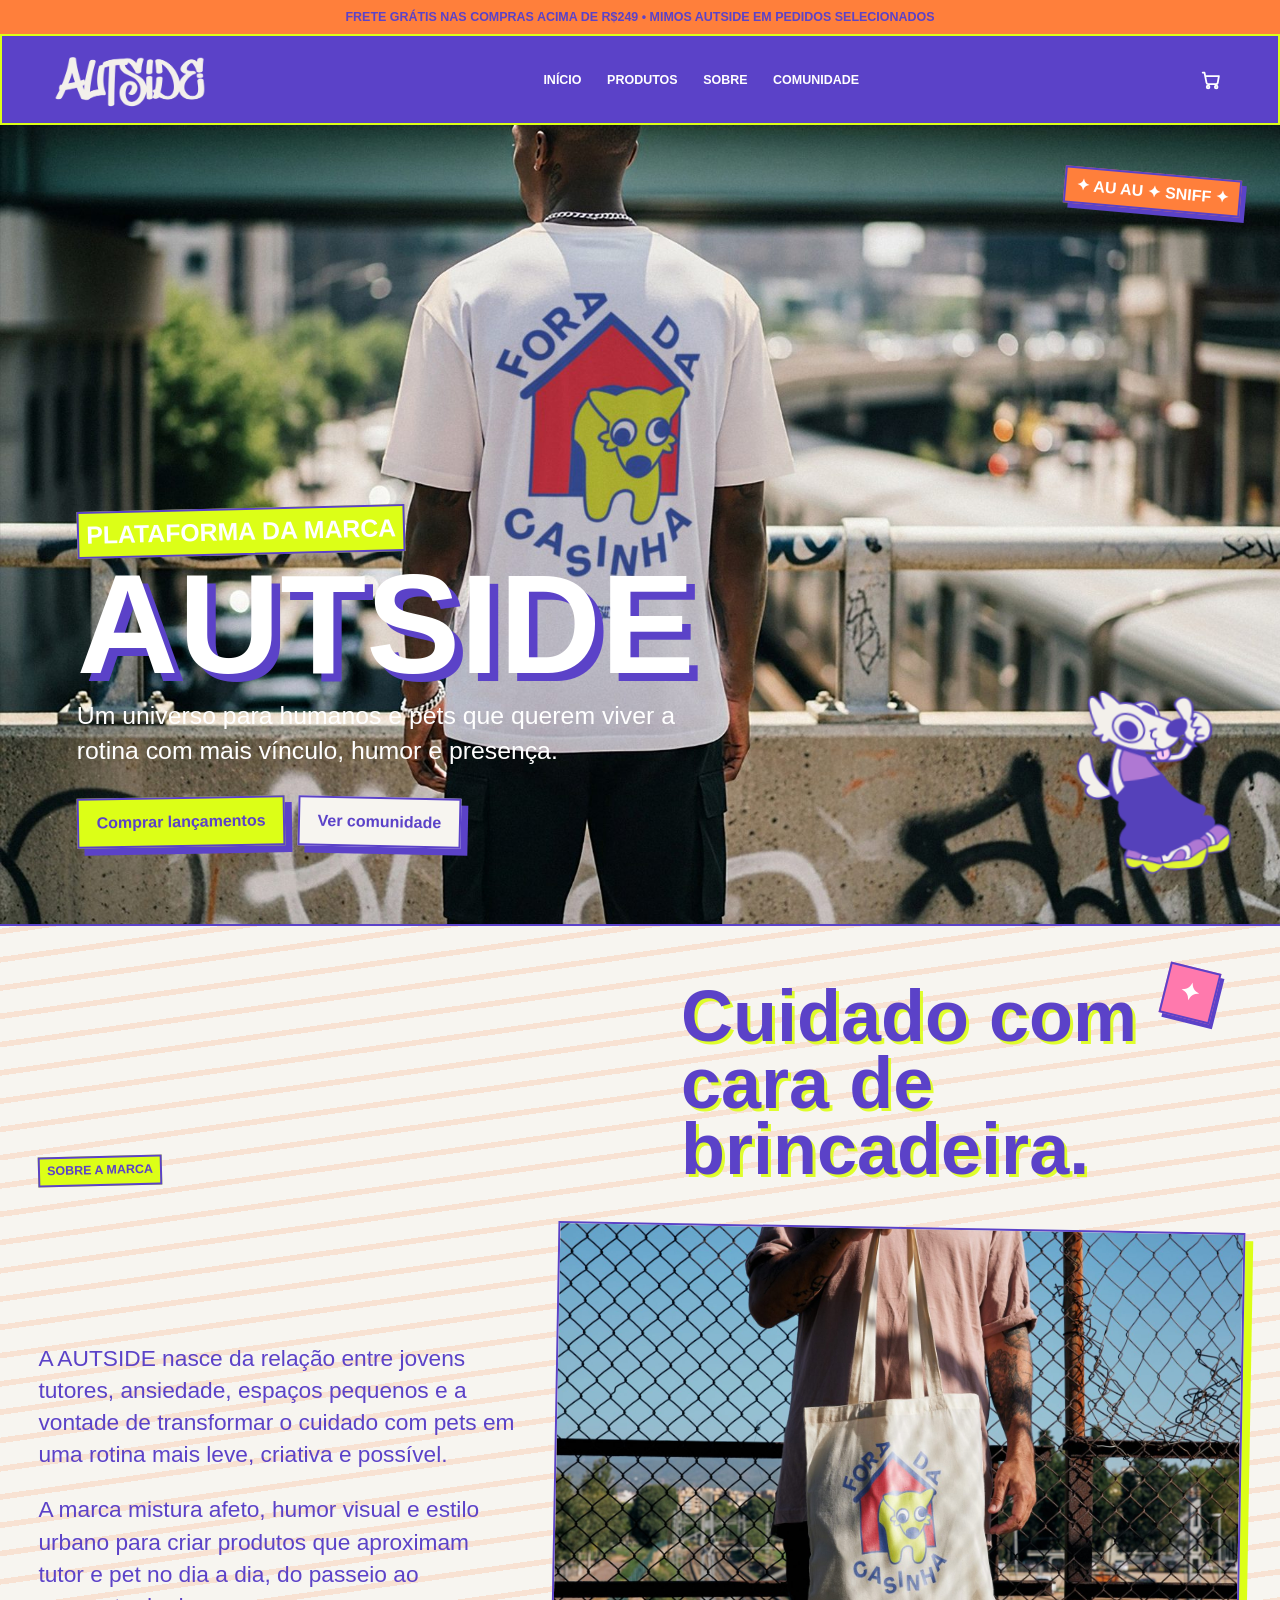
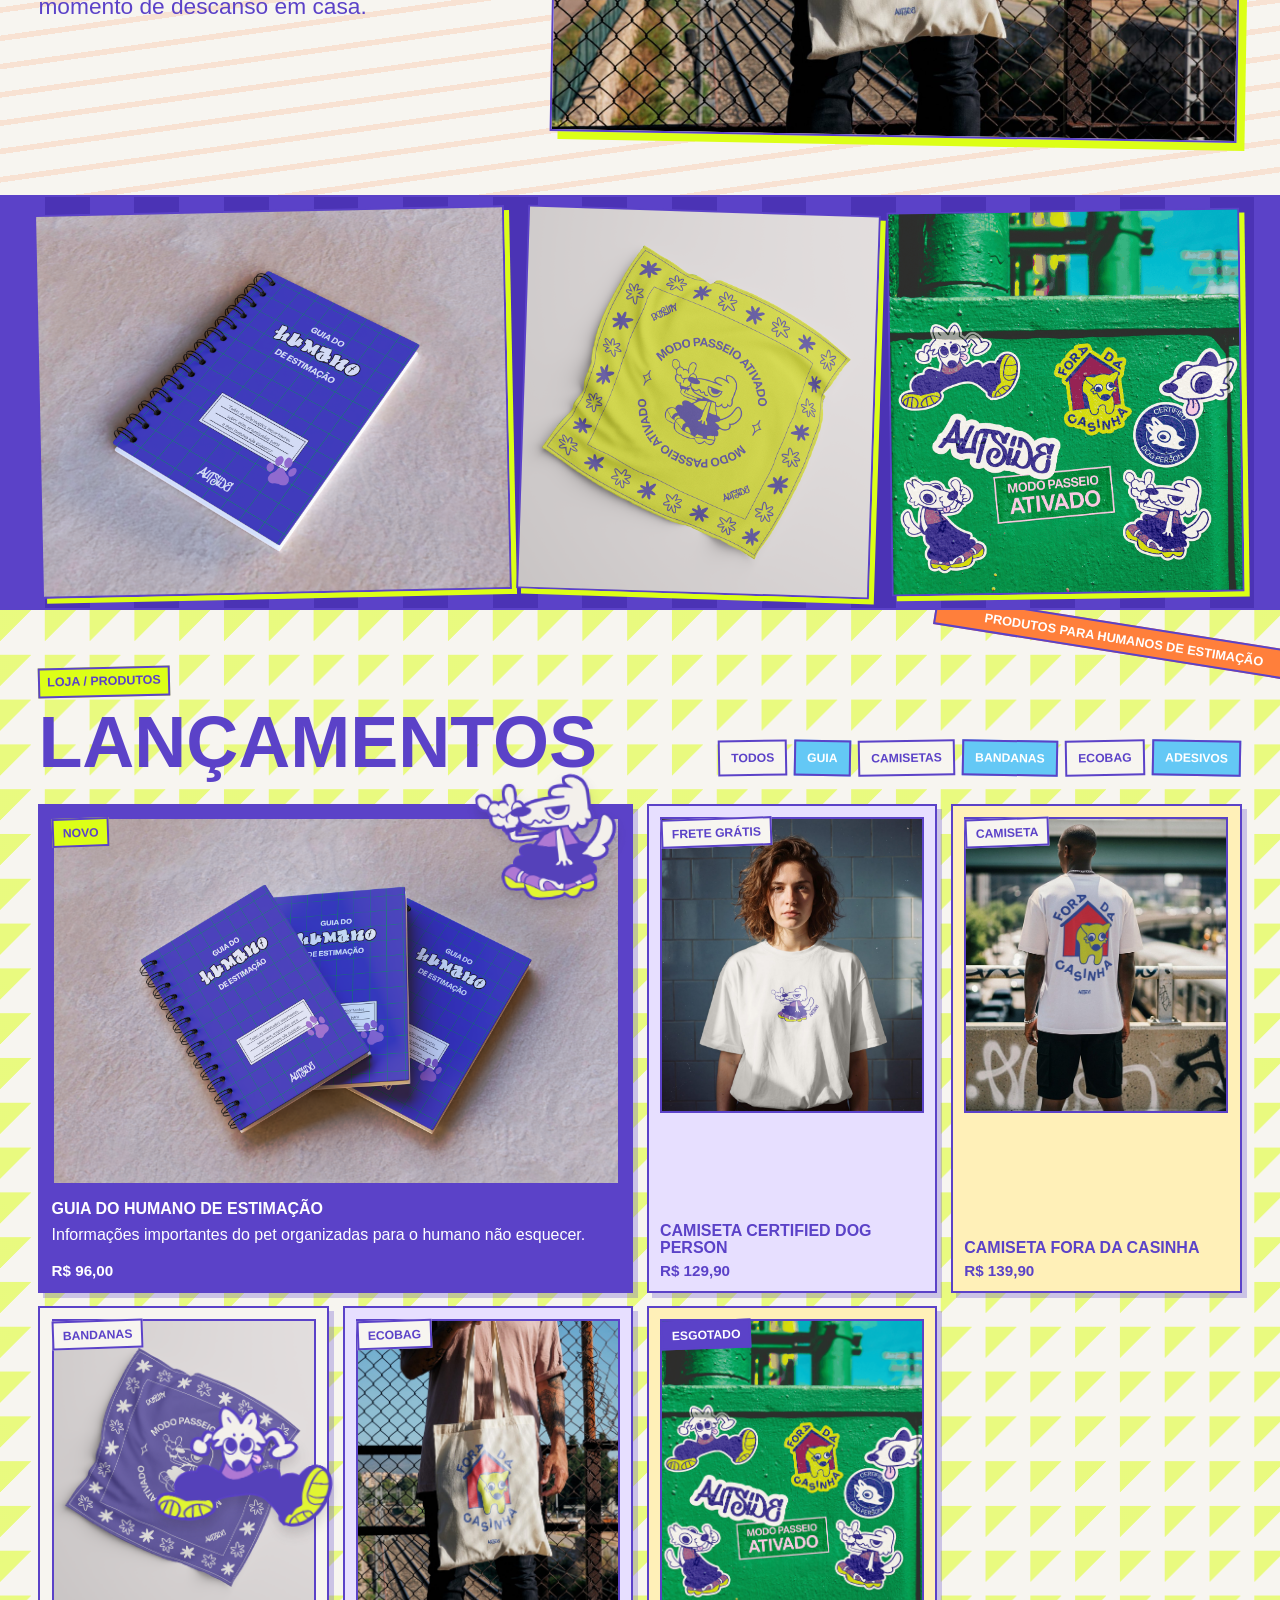
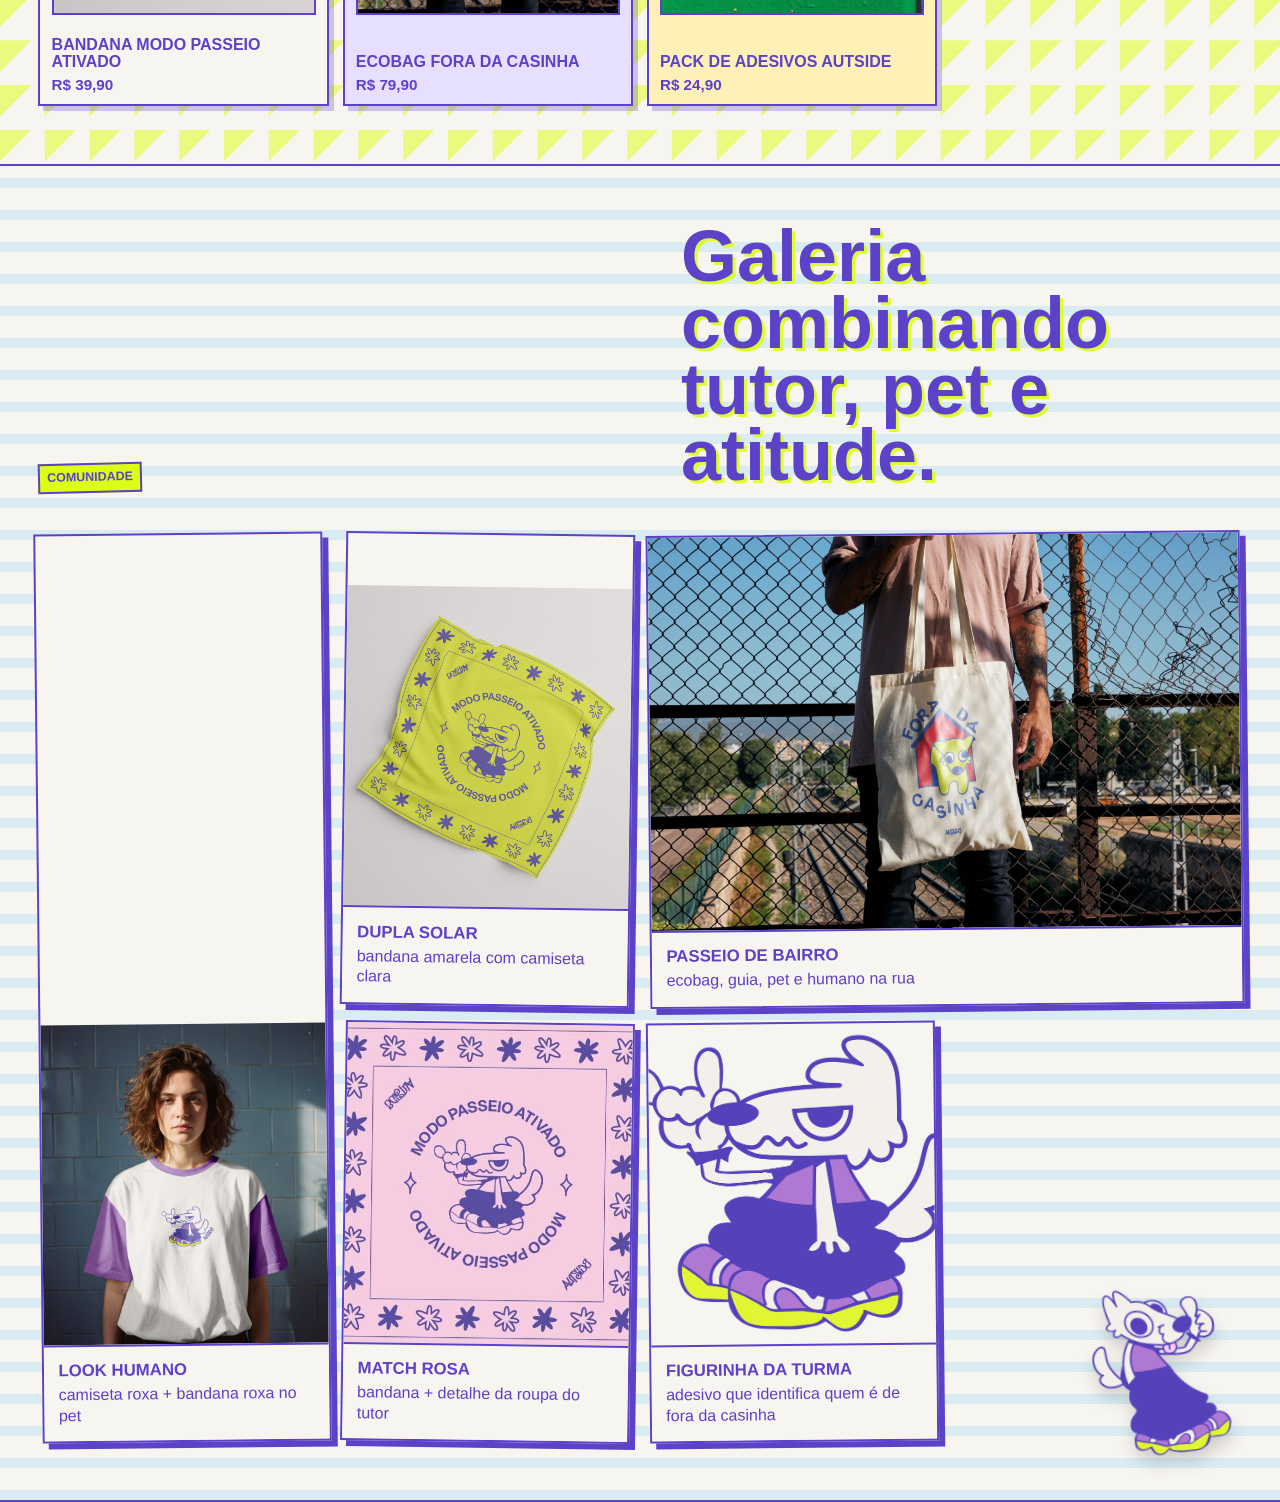
==== commit 318d7a51: "Deixa visual mais ludico" ====
--- a/index.html
+++ b/index.html
@@ -8,7 +8,7 @@
       name="description"
       content="Plataforma AUTSIDE: marca, produtos, personagem e comunidade para tutores e pets combinando cuidado, estilo e afeto."
     />
-    <link rel="stylesheet" href="styles.css?v=20260625-contraste" />
+    <link rel="stylesheet" href="styles.css?v=20260625-ludico" />
   </head>
   <body>
     <div class="announcement">FRETE GRÁTIS NAS COMPRAS ACIMA DE R$249 • MIMOS AUTSIDE EM PEDIDOS SELECIONADOS</div>
--- a/styles.css
+++ b/styles.css
@@ -23,7 +23,11 @@
 body {
   margin: 0;
   color: var(--ink);
-  background: var(--paper);
+  background:
+    linear-gradient(90deg, rgba(91, 66, 200, 0.08) 1px, transparent 1px),
+    linear-gradient(0deg, rgba(91, 66, 200, 0.08) 1px, transparent 1px),
+    var(--paper);
+  background-size: 4.5rem 4.5rem;
   font-family: Arial, Helvetica, sans-serif;
   overflow-x: hidden;
 }
@@ -114,16 +118,22 @@
 }
 
 section {
+  position: relative;
   padding: clamp(2.1rem, 4.6vw, 3.6rem) clamp(0.85rem, 3vw, 2.4rem);
   border-bottom: var(--line);
 }
 
 .kicker {
+  display: inline-block;
   margin: 0 0 0.75rem;
+  padding: 0.25rem 0.45rem;
+  border: var(--line);
+  background: var(--lime);
   font-size: 0.78rem;
   font-weight: 900;
   letter-spacing: 0;
   text-transform: uppercase;
+  transform: rotate(-1.4deg);
 }
 
 h1,
@@ -179,6 +189,24 @@
   content: none;
 }
 
+.hero::before {
+  content: "✦  AU AU  ✦  SNIFF  ✦";
+  position: absolute;
+  top: clamp(1rem, 4vw, 3rem);
+  right: clamp(0.8rem, 3vw, 2.5rem);
+  z-index: 2;
+  max-width: 16rem;
+  padding: 0.45rem 0.65rem;
+  border: var(--line);
+  background: var(--orange);
+  color: #fff;
+  font-size: clamp(0.8rem, 1.5vw, 1rem);
+  font-weight: 900;
+  text-align: center;
+  transform: rotate(5deg);
+  box-shadow: 5px 5px 0 var(--purple);
+}
+
 .hero > *,
 .about-grid > *,
 .character > *,
@@ -201,6 +229,7 @@
 
 .hero-copy h1 {
   color: #fff;
+  text-shadow: 0.06em 0.06em 0 var(--purple);
 }
 
 .brand-tagline {
@@ -237,12 +266,13 @@
   box-shadow: var(--shadow);
   font-weight: 900;
   text-decoration: none;
+  transform: rotate(var(--button-tilt, -1deg));
   transition: transform 160ms ease, box-shadow 160ms ease;
 }
 
 .button:hover,
 .button:focus-visible {
-  transform: translate(4px, 4px);
+  transform: translate(4px, 4px) rotate(1deg);
   box-shadow: 3px 3px 0 var(--ink);
   outline: 0;
 }
@@ -254,6 +284,10 @@
 
 .button-secondary {
   background: var(--paper);
+}
+
+.hero-actions .button-secondary {
+  --button-tilt: 1.2deg;
 }
 
 .site-mascot {
@@ -296,7 +330,28 @@
 }
 
 .about {
-  background: var(--paper);
+  overflow: hidden;
+  background:
+    repeating-linear-gradient(-8deg, transparent 0 1.4rem, rgba(255, 127, 59, 0.16) 1.4rem 1.75rem),
+    var(--paper);
+}
+
+.about::after {
+  content: "✦";
+  position: absolute;
+  right: clamp(1rem, 5vw, 4rem);
+  top: clamp(1rem, 4vw, 2.6rem);
+  width: 3rem;
+  aspect-ratio: 1;
+  display: grid;
+  place-items: center;
+  border: var(--line);
+  background: var(--pink);
+  color: #fff;
+  font-size: 1.5rem;
+  font-weight: 900;
+  transform: rotate(14deg);
+  box-shadow: 4px 4px 0 var(--purple);
 }
 
 .section-title {
@@ -307,6 +362,10 @@
   margin-bottom: clamp(1rem, 2.5vw, 1.8rem);
 }
 
+.section-title h2 {
+  text-shadow: 0.04em 0.04em 0 rgba(220, 255, 23, 0.9);
+}
+
 .shop-head {
   display: grid;
   grid-template-columns: minmax(0, 0.8fr) minmax(20rem, 1.2fr);
@@ -335,11 +394,21 @@
   font-weight: 900;
   text-decoration: none;
   text-transform: uppercase;
+  transform: rotate(-1deg);
+  transition: transform 160ms ease, background 160ms ease;
+}
+
+.category-rail a:nth-child(even) {
+  background: var(--blue);
+  color: #fff;
+  transform: rotate(1deg);
 }
 
 .category-rail a:hover,
 .category-rail a:focus-visible {
   background: var(--lime);
+  color: var(--purple);
+  transform: translateY(-0.15rem) rotate(0deg);
   outline: 0;
 }
 
@@ -364,6 +433,8 @@
   border: var(--line);
   background: var(--cream);
   overflow: hidden;
+  box-shadow: 8px 8px 0 var(--lime);
+  transform: rotate(1deg);
 }
 
 .about-image img {
@@ -377,7 +448,8 @@
   grid-template-columns: 1.2fr 0.9fr 0.9fr;
   gap: 0.85rem;
   padding-block: 0.85rem;
-  background: var(--purple);
+  background:
+    repeating-linear-gradient(90deg, var(--purple) 0 2.8rem, #4b33b5 2.8rem 5.6rem);
 }
 
 .visual-strip img {
@@ -386,11 +458,49 @@
   object-fit: cover;
   border: var(--line);
   background: var(--paper);
+  box-shadow: 5px 5px 0 var(--lime);
+}
+
+.visual-strip img:nth-child(1) {
+  transform: rotate(-1.2deg);
+}
+
+.visual-strip img:nth-child(2) {
+  transform: rotate(1.8deg);
+}
+
+.visual-strip img:nth-child(3) {
+  transform: rotate(-0.8deg);
 }
 
 .shop {
   position: relative;
-  background: var(--paper);
+  overflow: hidden;
+  background:
+    linear-gradient(135deg, rgba(220, 255, 23, 0.52) 0 1.4rem, transparent 1.4rem 2.8rem),
+    var(--paper);
+  background-size: 2.8rem 2.8rem;
+}
+
+.shop::before {
+  content: "produtos para humanos de estimação";
+  position: absolute;
+  top: 0.9rem;
+  right: -2.2rem;
+  z-index: 0;
+  padding: 0.35rem 3rem;
+  border: var(--line);
+  background: var(--orange);
+  color: #fff;
+  font-size: 0.8rem;
+  font-weight: 900;
+  text-transform: uppercase;
+  transform: rotate(9deg);
+}
+
+.shop > * {
+  position: relative;
+  z-index: 1;
 }
 
 .product-grid {
@@ -410,8 +520,16 @@
   border: var(--line);
   background: var(--paper);
   text-decoration: none;
-  box-shadow: none;
+  box-shadow: 5px 5px 0 rgba(91, 66, 200, 0.28);
   transition: transform 160ms ease, box-shadow 160ms ease;
+}
+
+.product-card:nth-child(3n + 2) {
+  background: #e7dfff;
+}
+
+.product-card:nth-child(3n) {
+  background: #fff0b8;
 }
 
 .product-card .card-mascot {
@@ -445,8 +563,8 @@
 
 .product-card:hover,
 .product-card:focus-visible {
-  transform: translateY(-0.25rem);
-  box-shadow: 5px 5px 0 var(--ink);
+  transform: translateY(-0.25rem) rotate(-0.5deg);
+  box-shadow: 8px 8px 0 var(--ink);
   outline: 0;
 }
 
@@ -476,6 +594,7 @@
   font-size: 0.76rem;
   font-weight: 900;
   text-transform: uppercase;
+  transform: rotate(-2deg);
 }
 
 .product-label.soldout {
@@ -512,7 +631,10 @@
 
 .community {
   position: relative;
-  background: var(--paper);
+  overflow: hidden;
+  background:
+    repeating-linear-gradient(0deg, rgba(100, 200, 245, 0.2) 0 0.6rem, transparent 0.6rem 2rem),
+    var(--paper);
 }
 
 .community-mascot {
@@ -534,8 +656,19 @@
   align-content: end;
   border: var(--line);
   background: var(--paper);
-  box-shadow: none;
+  box-shadow: 6px 6px 0 var(--purple);
   overflow: hidden;
+  transform: rotate(var(--card-tilt, -0.6deg));
+  transition: transform 160ms ease, box-shadow 160ms ease;
+}
+
+.community-card:nth-child(even) {
+  --card-tilt: 0.8deg;
+}
+
+.community-card:hover {
+  transform: translateY(-0.25rem) rotate(0deg);
+  box-shadow: 8px 8px 0 var(--lime);
 }
 
 .community-card.tall {
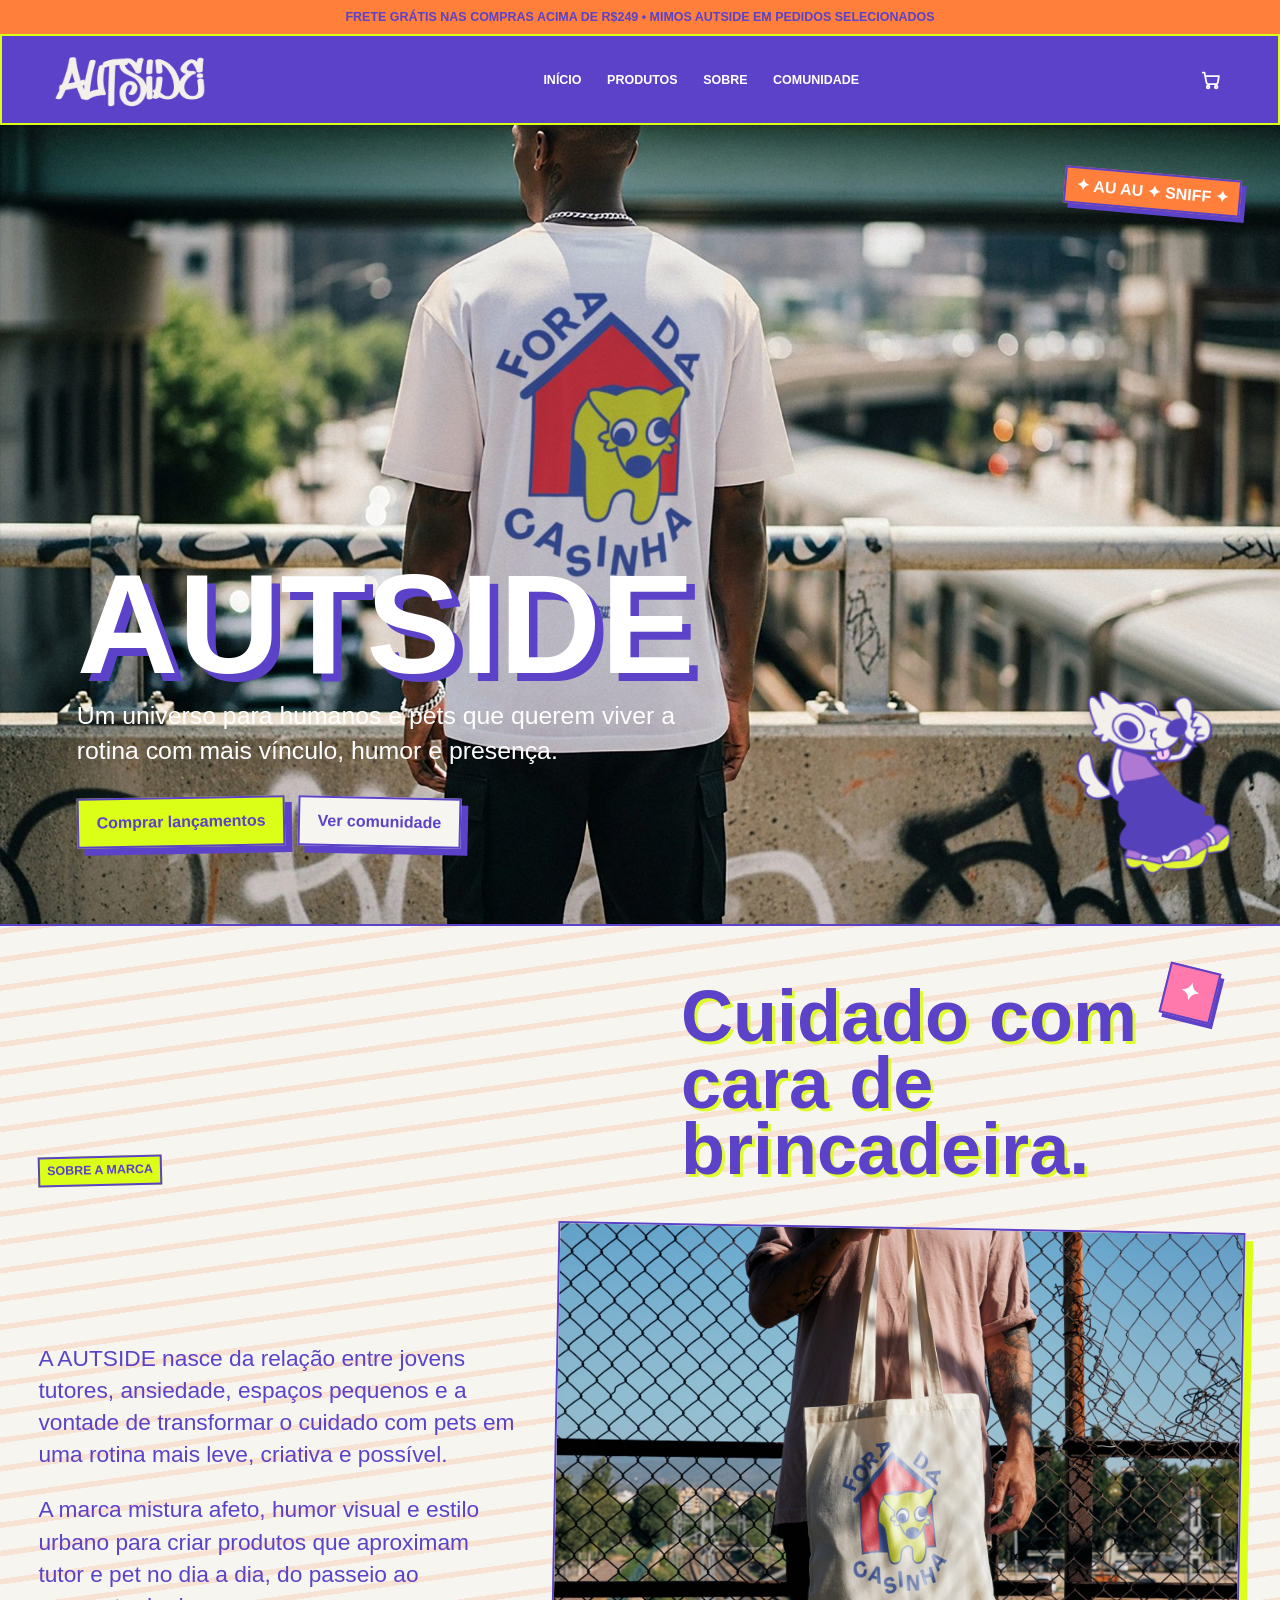
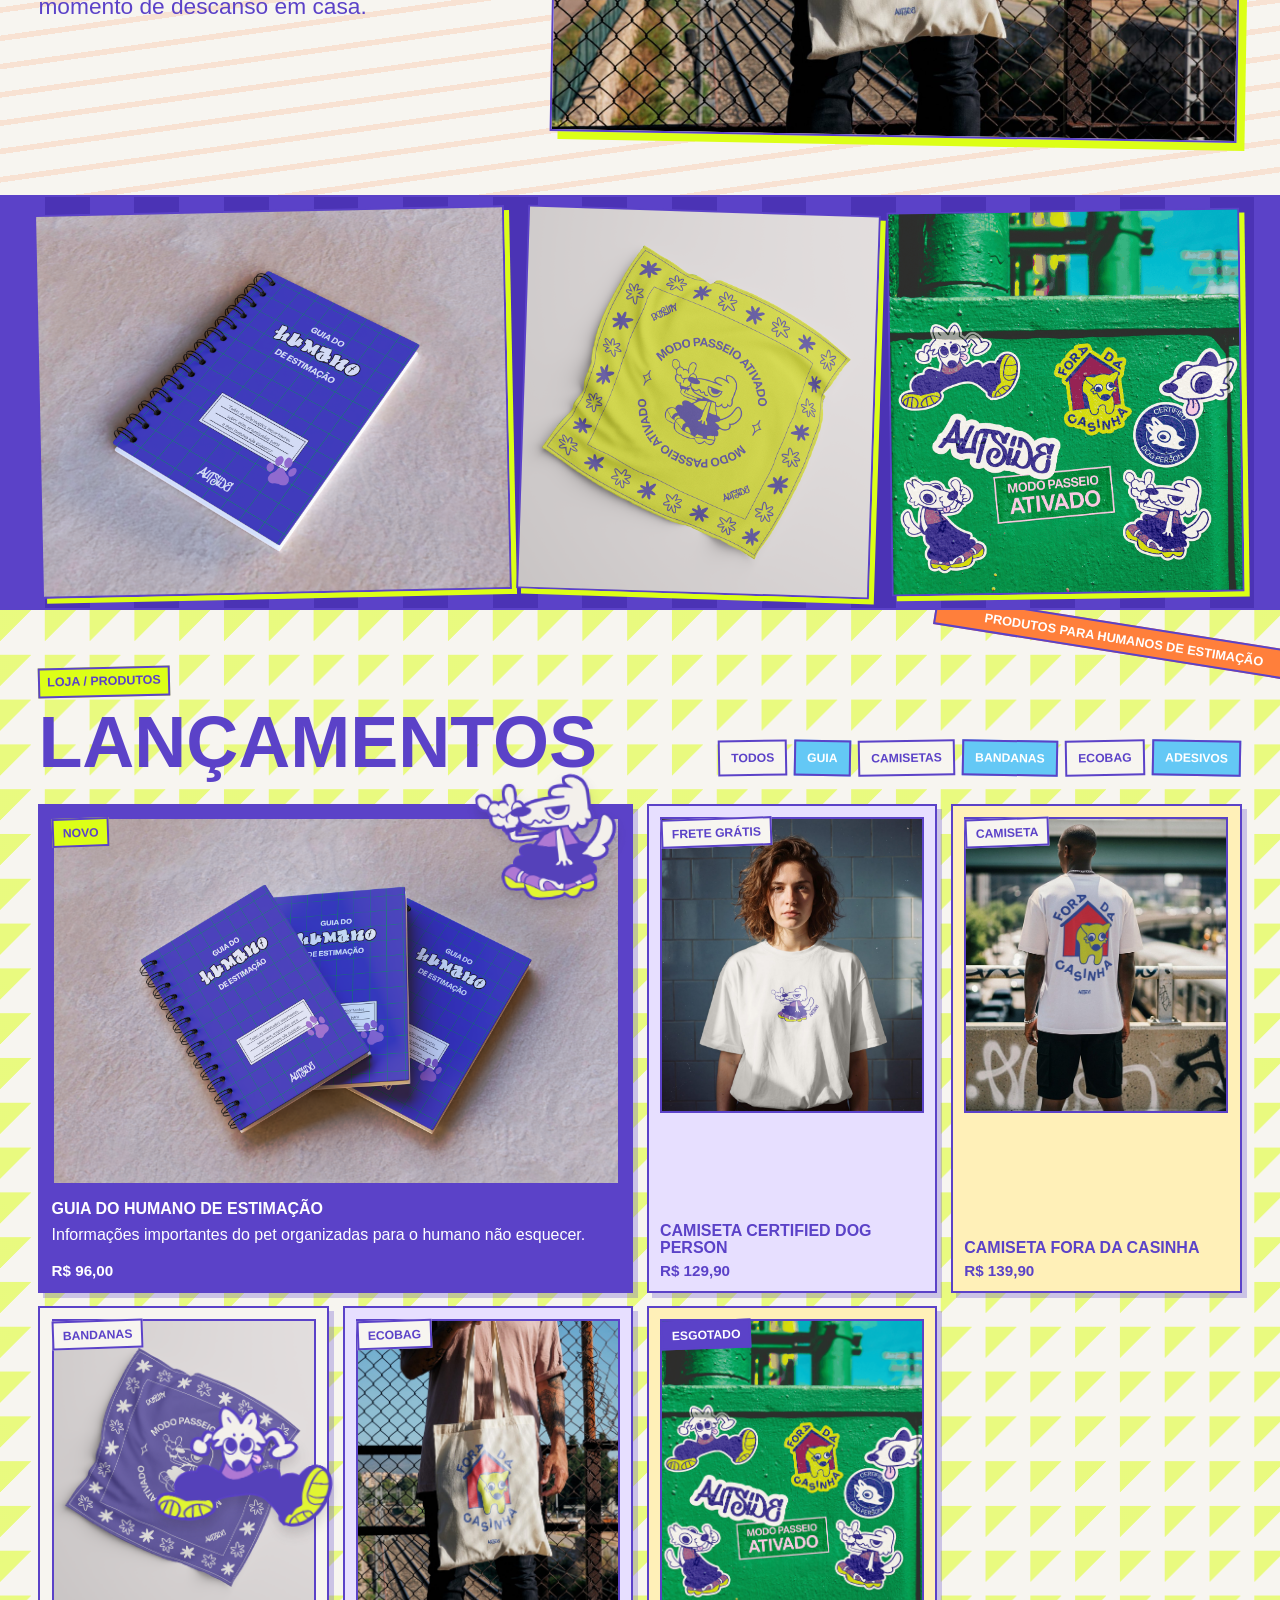
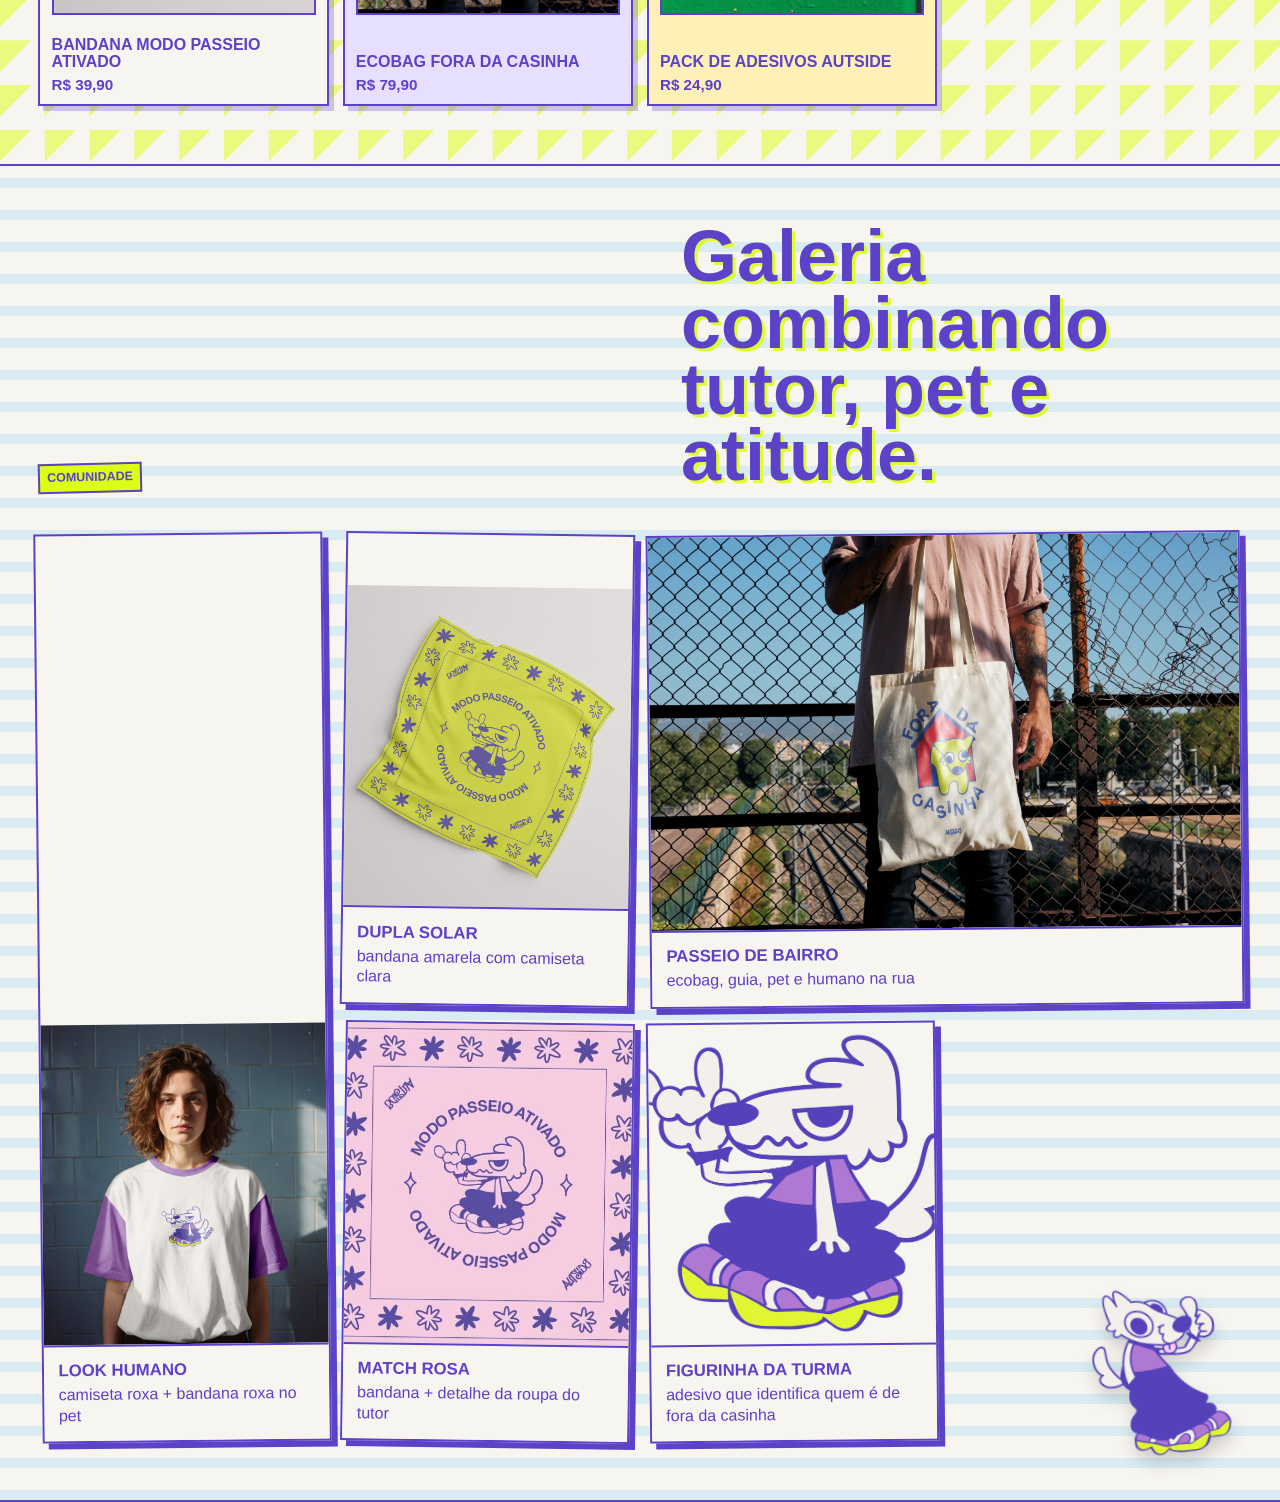
==== commit 45023448: "Remove selo da home" ====
--- a/index.html
+++ b/index.html
@@ -39,7 +39,6 @@
           alt="Pessoa usando camiseta Fora da Casinha AUTSIDE"
         />
         <div class="hero-copy">
-          <p class="kicker">plataforma da marca</p>
           <h1>AUTSIDE</h1>
           <p>
             Um universo para humanos e pets que querem viver a rotina com mais
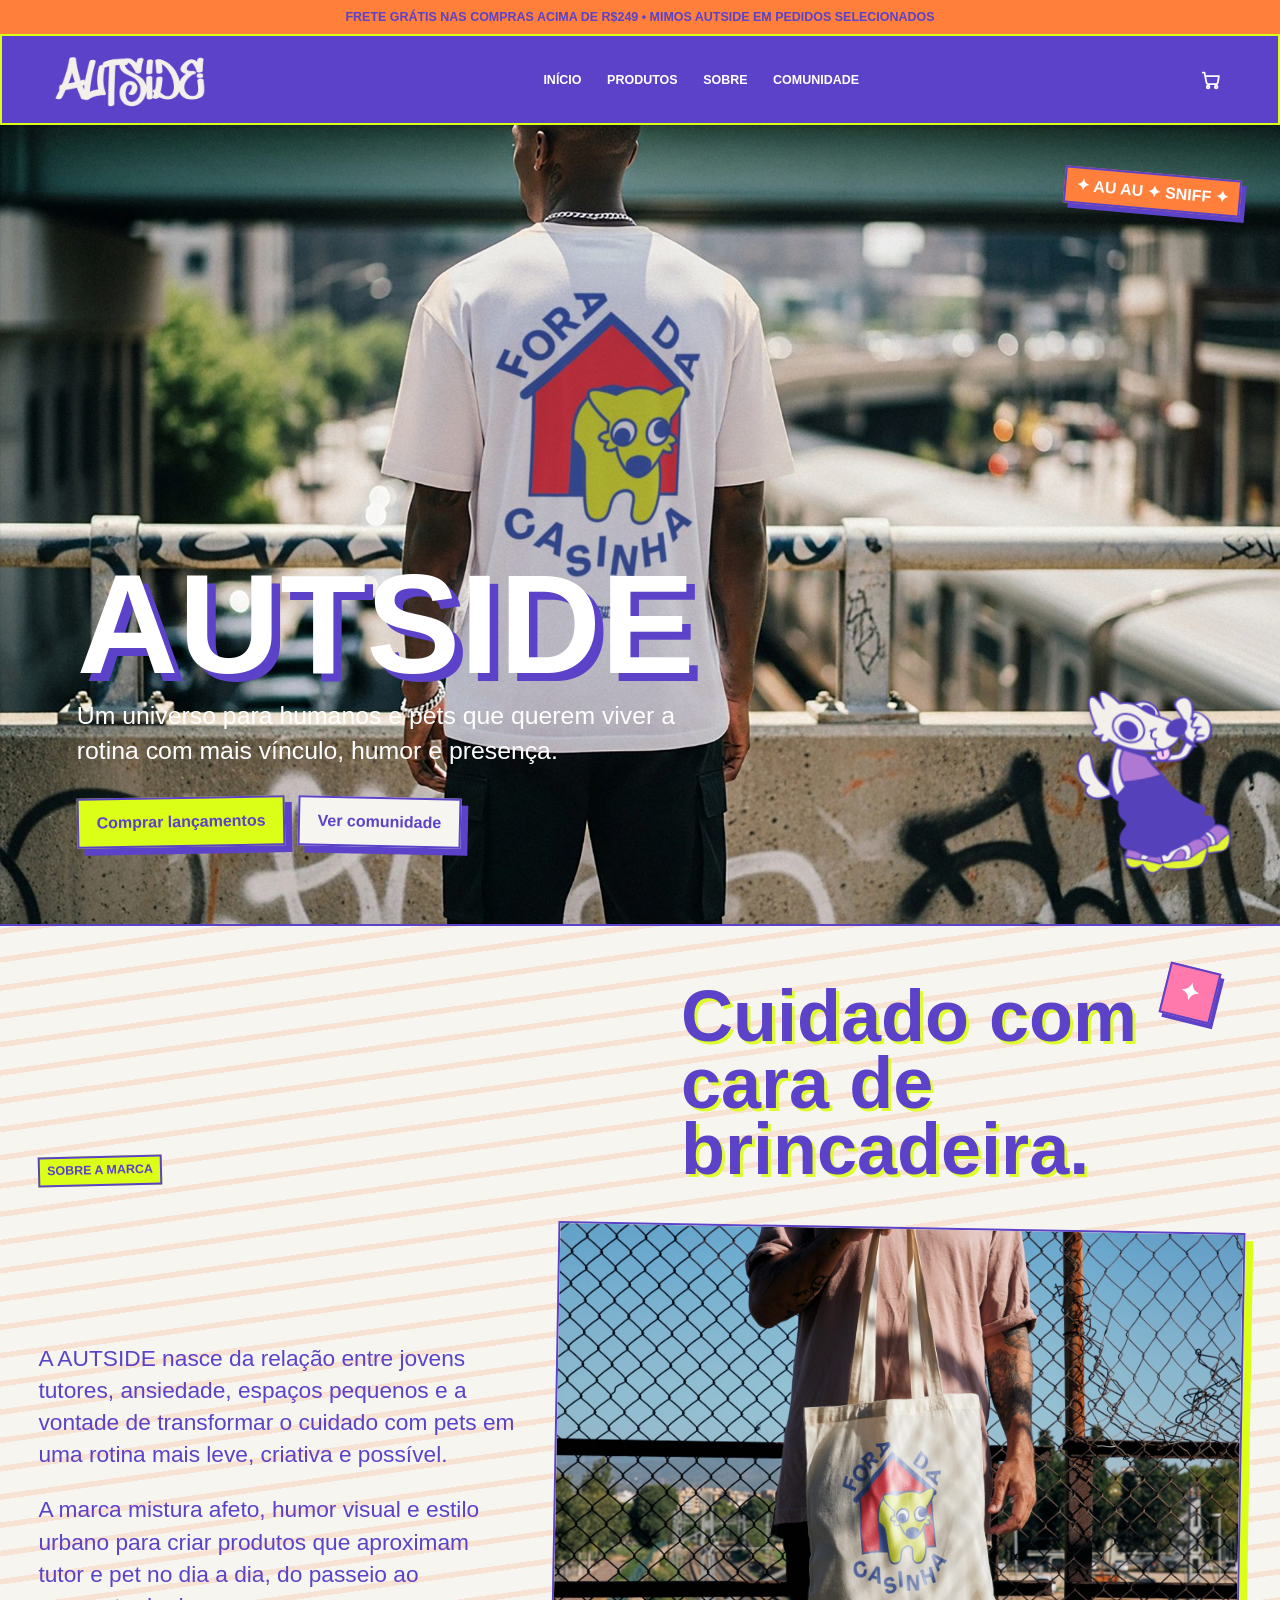
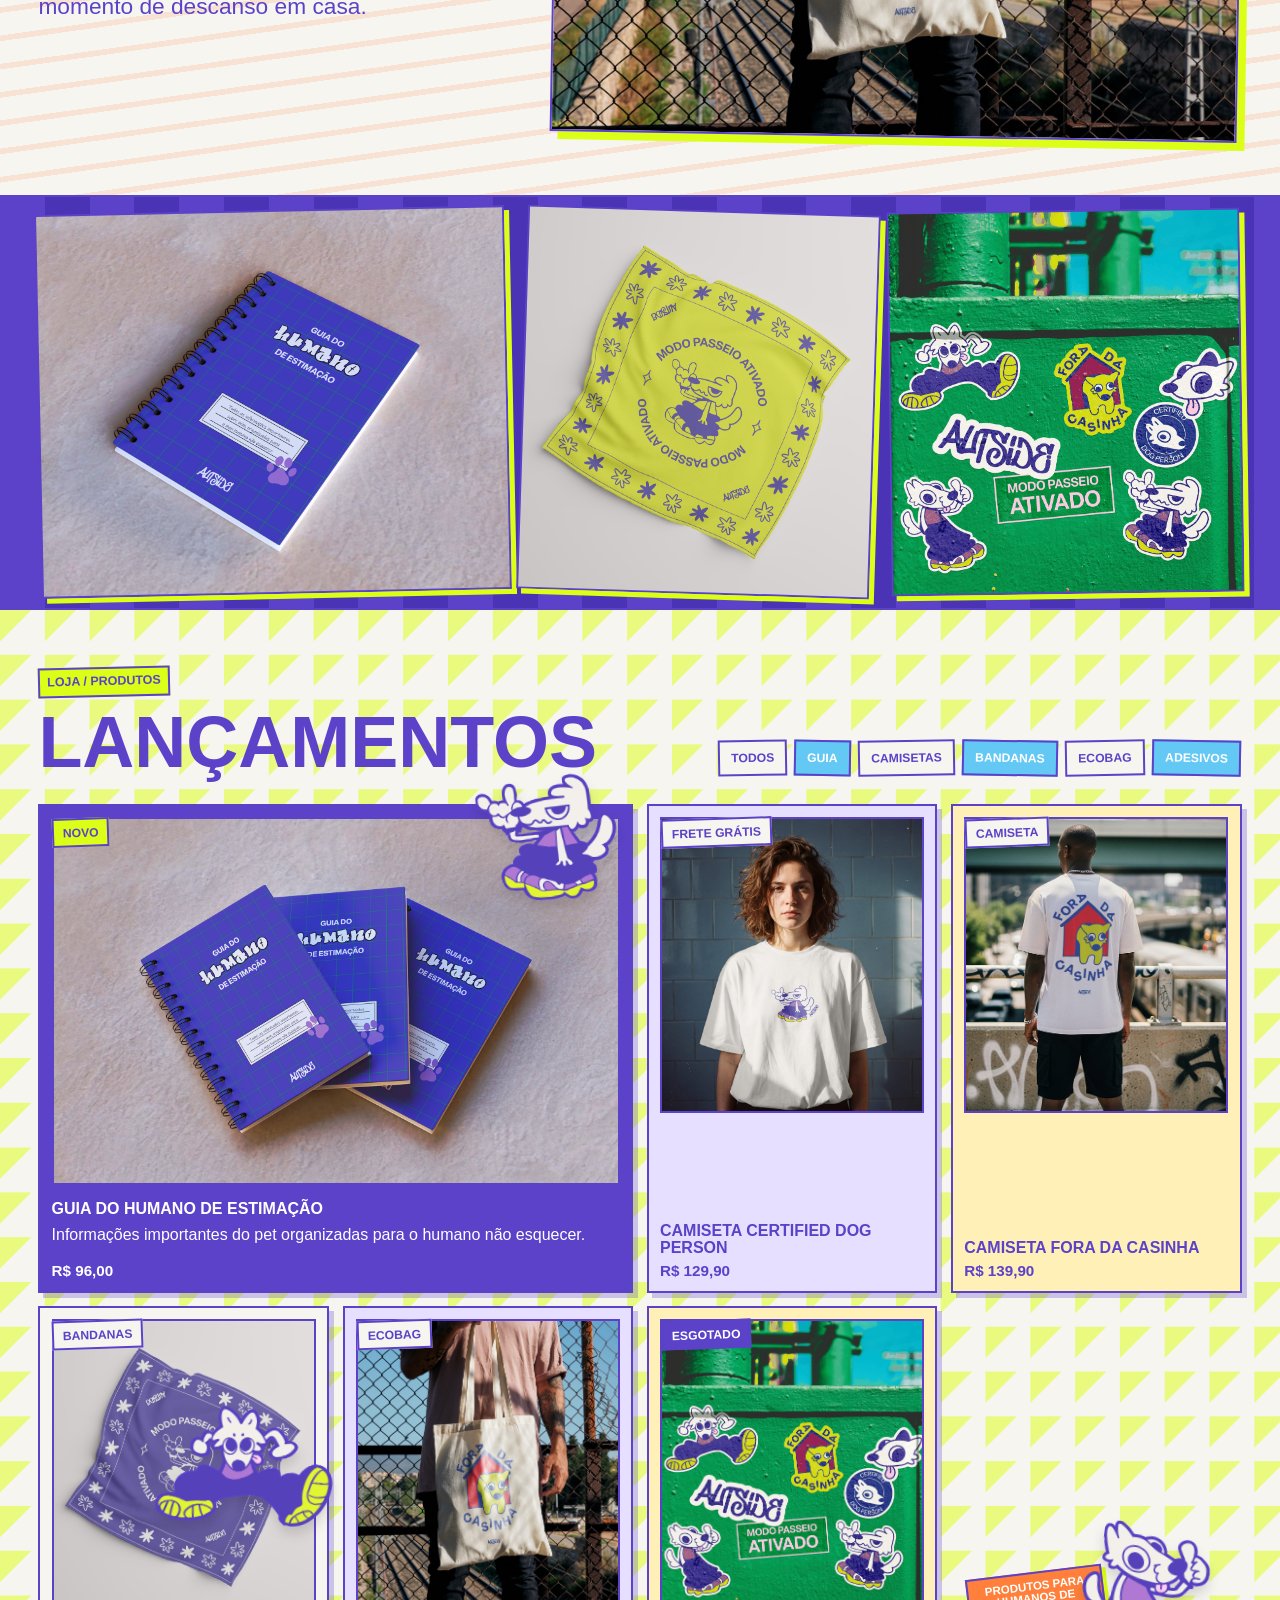
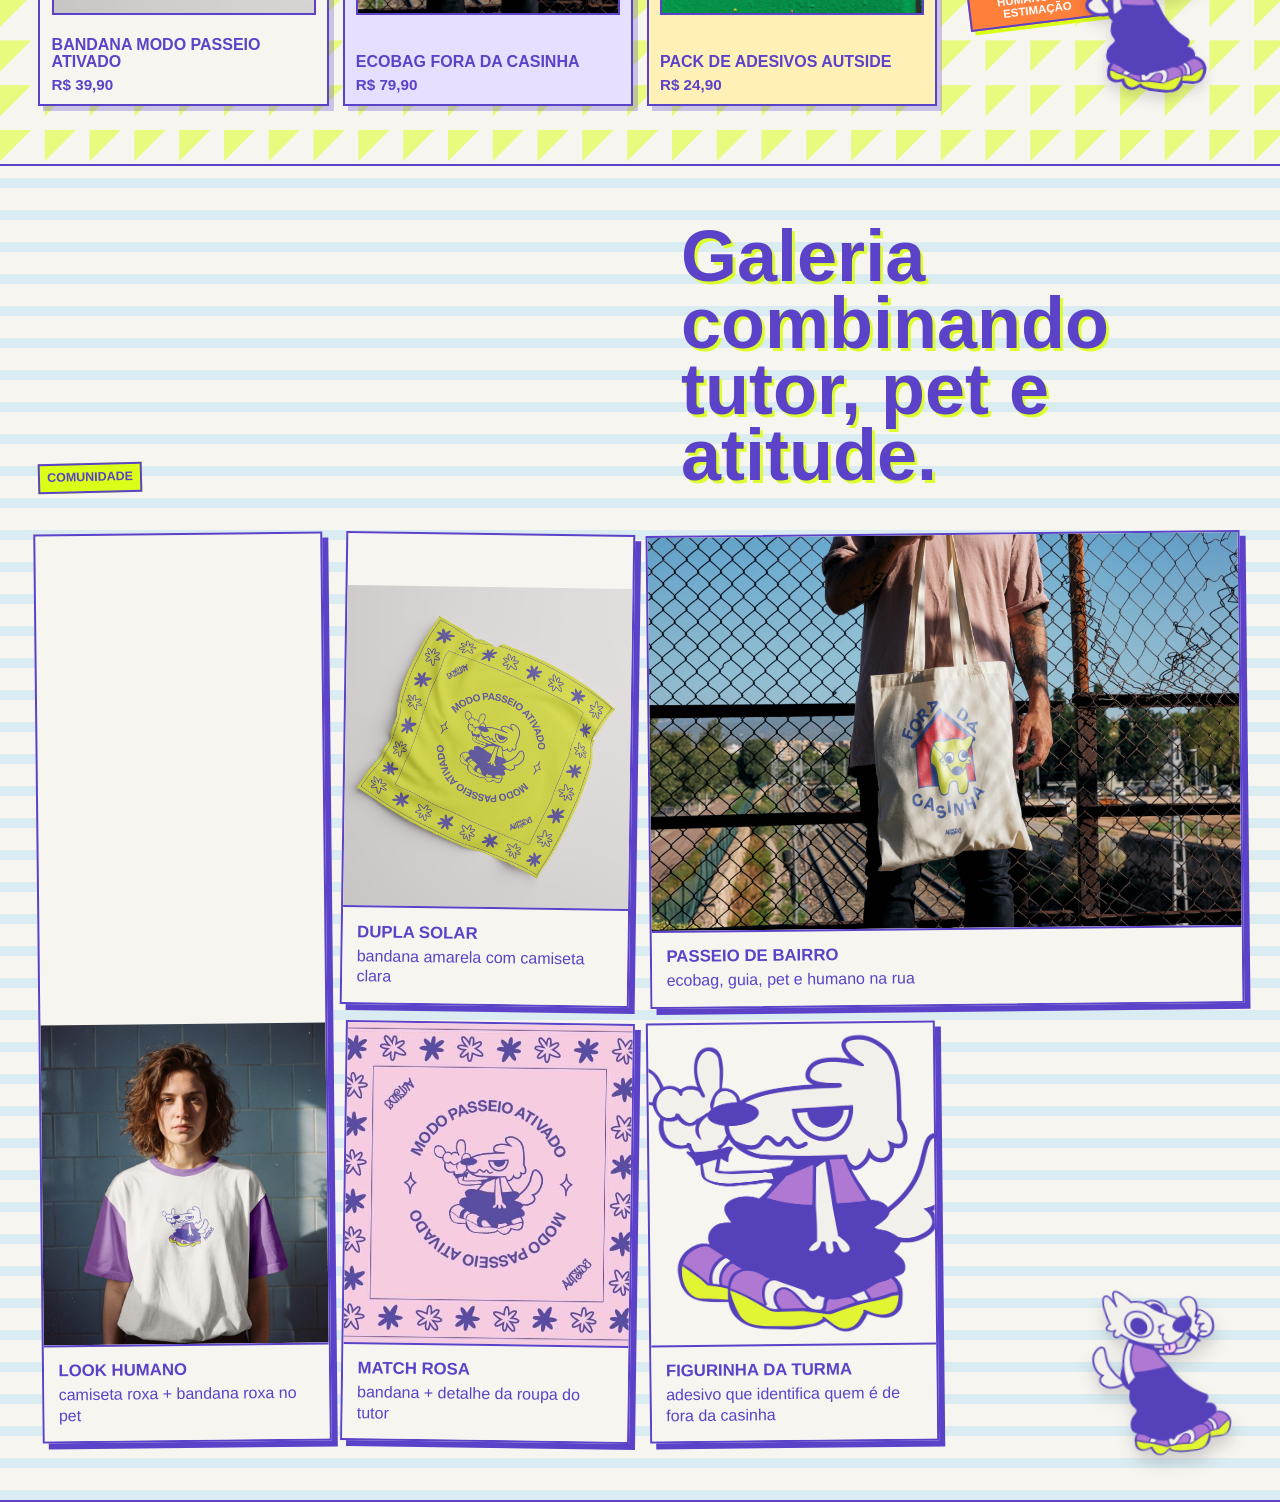
==== commit c1fd2a1b: "Move chamada da loja para grade" ====
--- a/index.html
+++ b/index.html
@@ -171,6 +171,11 @@
               <span class="price">R$ 24,90</span>
             </div>
           </a>
+
+          <div class="shop-callout" aria-hidden="true">
+            <span>produtos para humanos de estimação</span>
+            <img src="AUTSIDE CONTENT/AUTSIDE CONTENT_sticker 29.png" alt="" />
+          </div>
         </div>
       </section>
       <section class="community" id="comunidade">
--- a/styles.css
+++ b/styles.css
@@ -483,22 +483,49 @@
 }
 
 .shop::before {
-  content: "produtos para humanos de estimação";
-  position: absolute;
-  top: 0.9rem;
-  right: -2.2rem;
-  z-index: 0;
-  padding: 0.35rem 3rem;
+  content: none;
+}
+
+.shop-callout {
+  position: relative;
+  z-index: 1;
+  display: flex;
+  align-items: flex-end;
+  justify-content: center;
+  gap: 0;
+  min-height: 25rem;
+  padding: 1rem 0.4rem 0.6rem;
+  pointer-events: none;
+}
+
+.shop-callout span {
+  display: block;
+  max-width: 15rem;
+  padding: 0.38rem 0.85rem;
   border: var(--line);
   background: var(--orange);
   color: #fff;
-  font-size: 0.8rem;
-  font-weight: 900;
-  text-transform: uppercase;
-  transform: rotate(9deg);
-}
-
-.shop > * {
+  font-size: 0.72rem;
+  font-weight: 900;
+  text-align: center;
+  text-transform: uppercase;
+  transform: rotate(-7deg) translate(1.2rem, -4.4rem);
+  transform-origin: center;
+  box-shadow: 4px 4px 0 var(--lime);
+}
+
+.shop-callout img {
+  width: clamp(6.6rem, 11vw, 9.2rem);
+  filter:
+    drop-shadow(1px 0 0 var(--purple))
+    drop-shadow(-1px 0 0 var(--purple))
+    drop-shadow(0 1px 0 var(--purple))
+    drop-shadow(0 -1px 0 var(--purple))
+    drop-shadow(0 8px 6px rgba(33, 29, 31, 0.14));
+  transform: rotate(7deg) translateX(-1.1rem);
+}
+
+.shop > *:not(.shop-callout) {
   position: relative;
   z-index: 1;
 }
@@ -890,6 +917,14 @@
     justify-content: flex-start;
   }
 
+  .shop-callout {
+    position: relative;
+    right: auto;
+    bottom: auto;
+    width: min(24rem, 100%);
+    margin: -0.35rem 0 1.1rem auto;
+  }
+
   .product-media {
     position: static;
   }
@@ -922,6 +957,19 @@
     grid-template-columns: 1fr;
   }
 
+  .shop-callout {
+    margin-inline: 0;
+    justify-content: flex-start;
+  }
+
+  .shop-callout span {
+    font-size: 0.66rem;
+  }
+
+  .shop-callout img {
+    width: 5.2rem;
+  }
+
   .product-feature,
   .community-card.wide {
     grid-column: span 1;
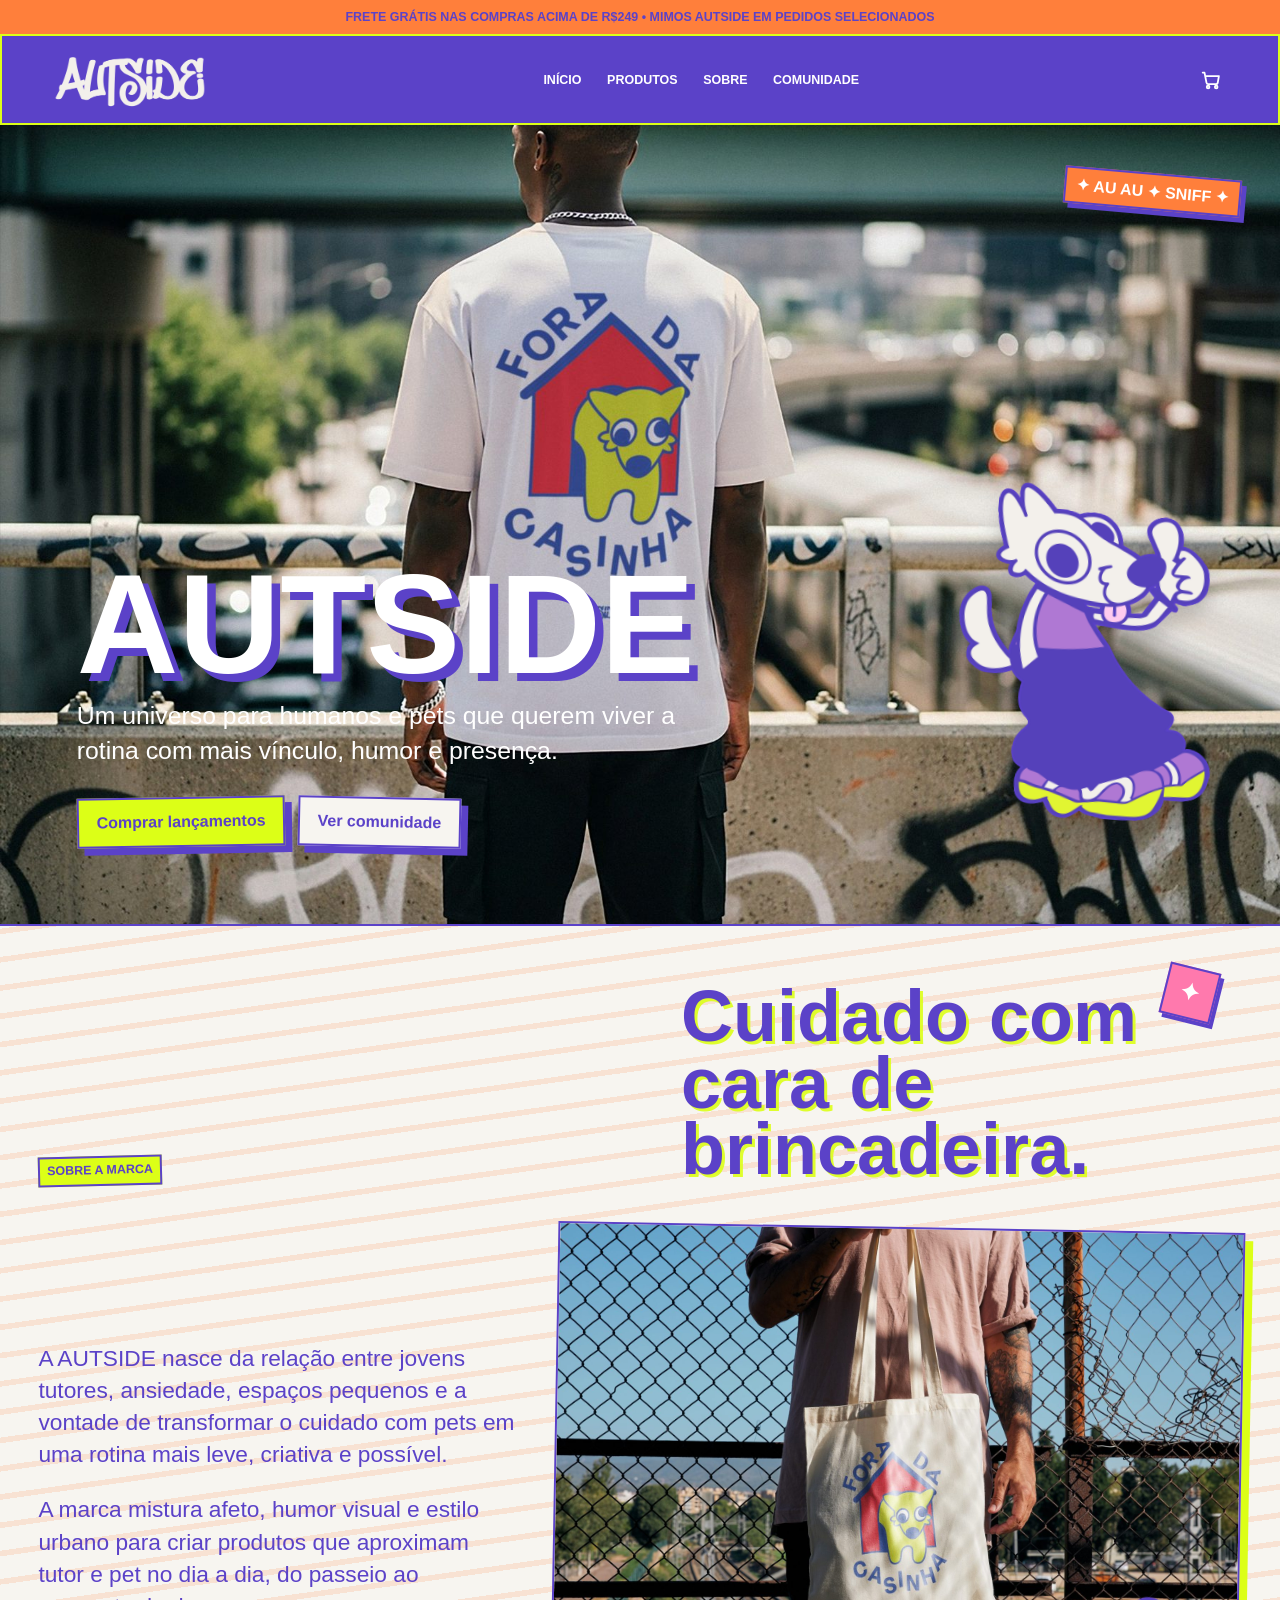
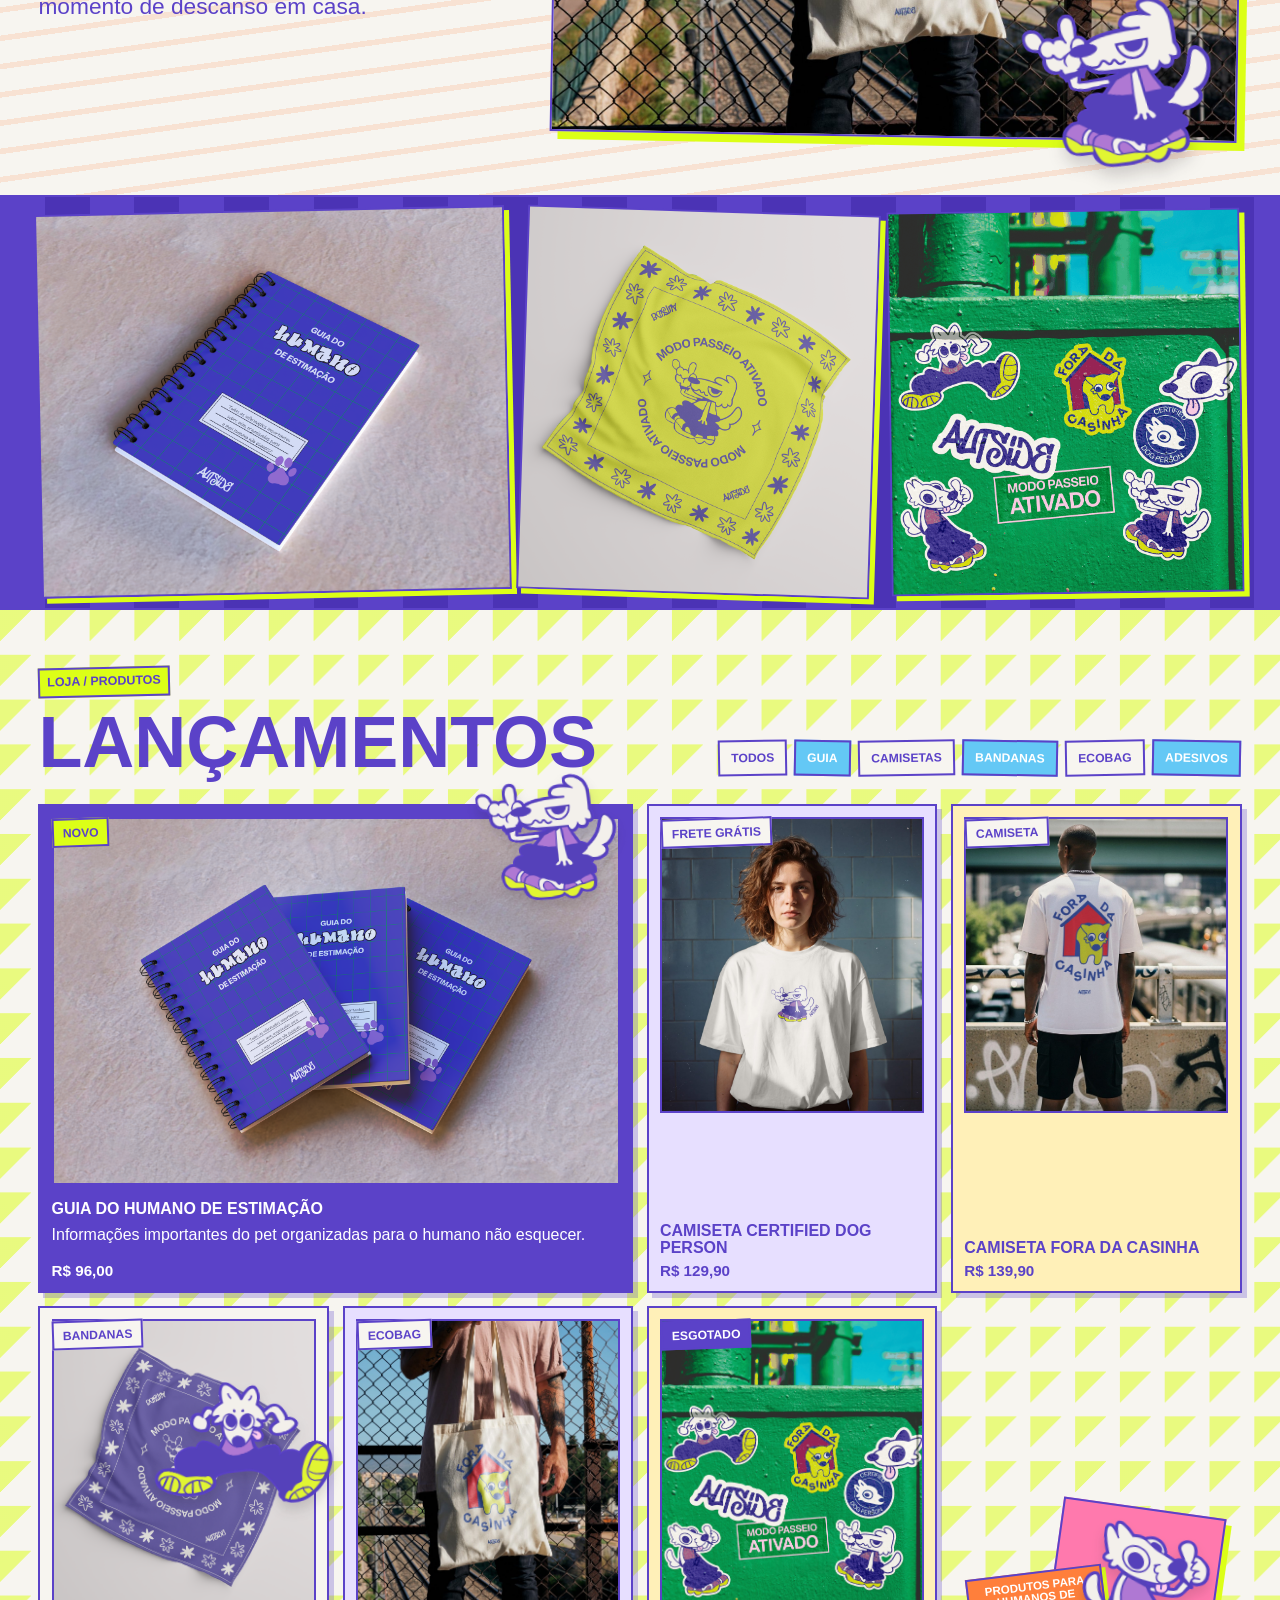
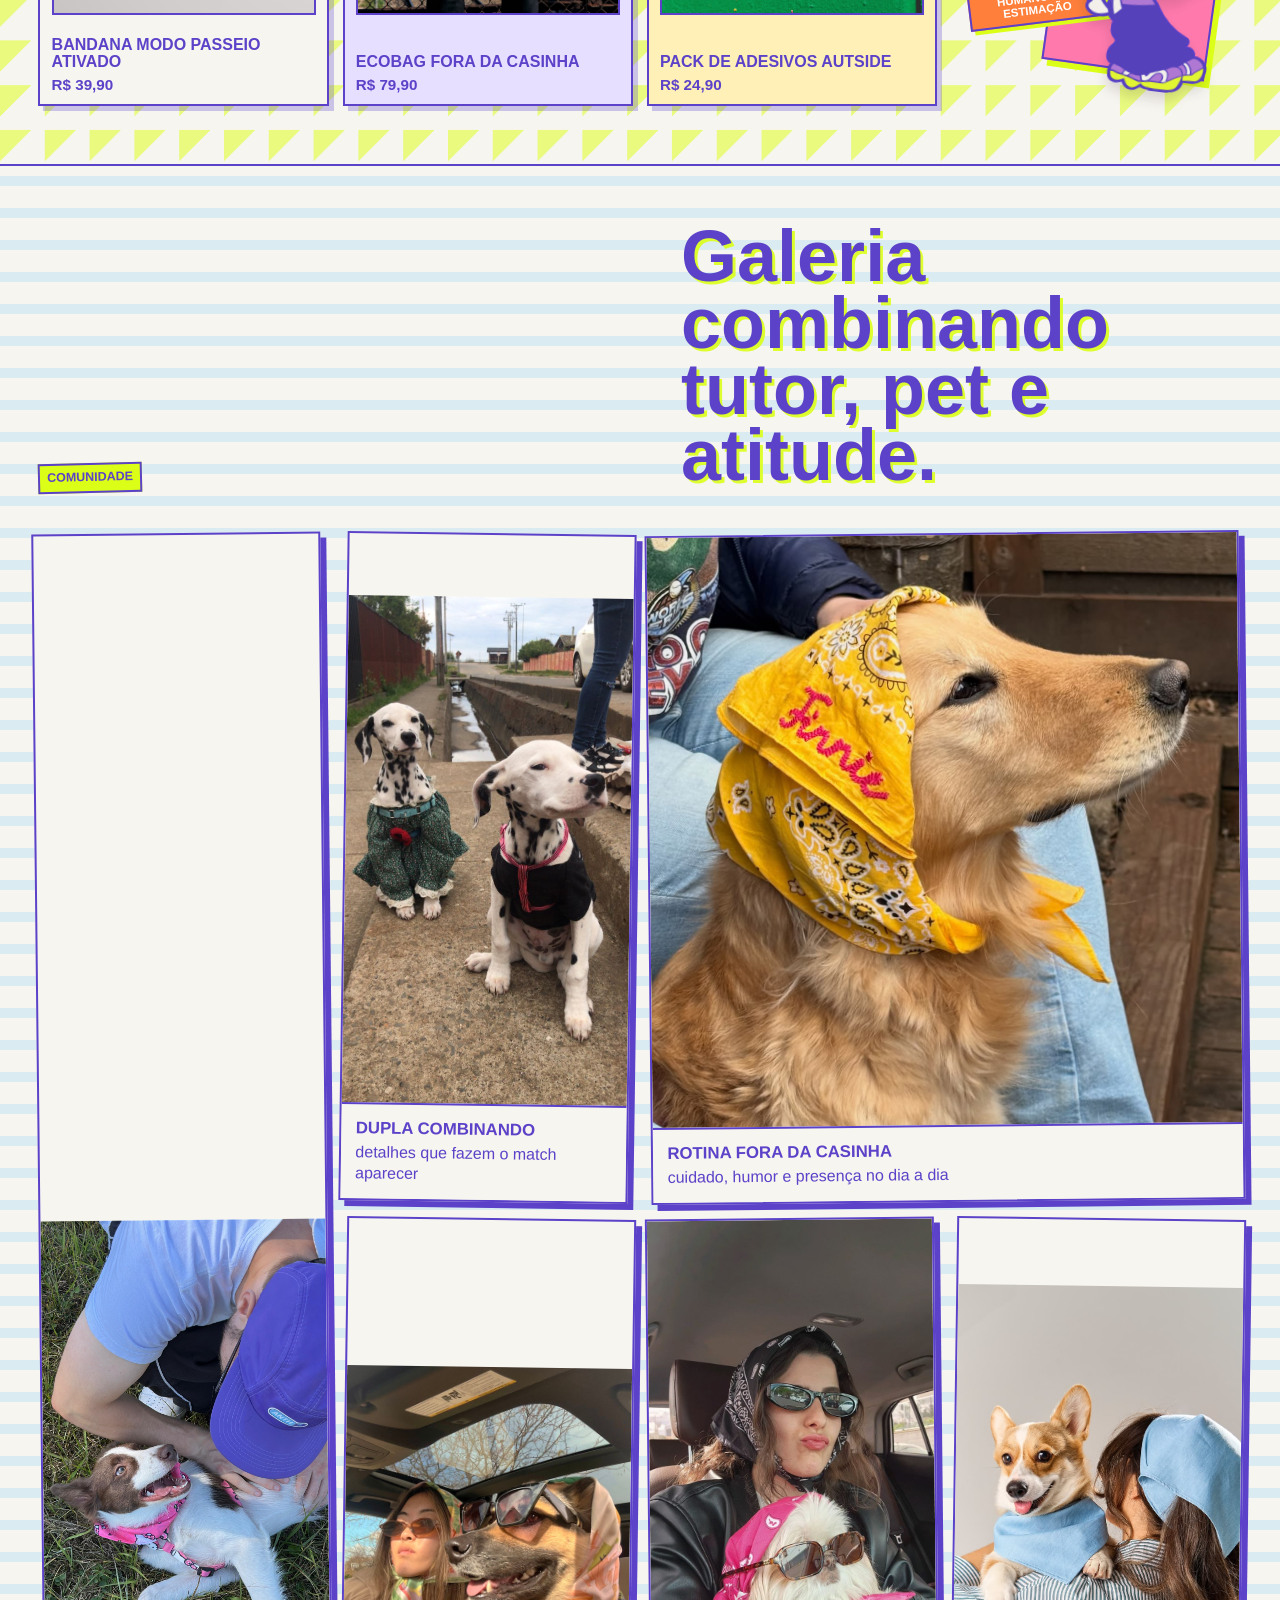
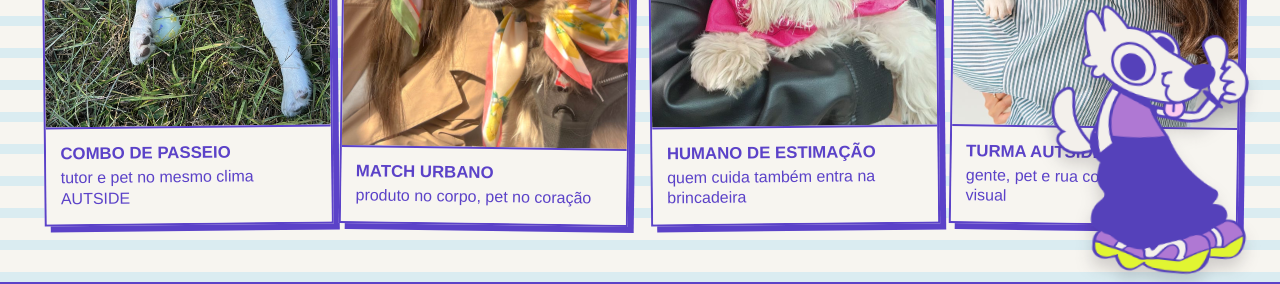
==== commit 22382eeb: "Integra personagem e atualiza comunidade" ====
--- a/index.html
+++ b/index.html
@@ -82,6 +82,11 @@
             />
           </figure>
         </div>
+        <img
+          class="site-mascot about-mascot"
+          src="AUTSIDE CONTENT/AUTSIDE CONTENT_sticker 25.png"
+          alt=""
+        />
       </section>
 
       <section class="visual-strip" aria-label="Universo visual AUTSIDE">
@@ -186,38 +191,45 @@
 
         <div class="community-gallery" aria-label="Galeria da comunidade AUTSIDE">
           <article class="community-card tall">
-            <img src="MOCKUP/MOCKUP CAMISETA CERTIFIED DOG PERSON.jpg" alt="" />
-            <div>
-              <strong>look humano</strong>
-              <span>camiseta roxa + bandana roxa no pet</span>
-            </div>
-          </article>
-          <article class="community-card">
-            <img src="MOCKUP/BANDANA AMARELA.png" alt="" />
-            <div>
-              <strong>dupla solar</strong>
-              <span>bandana amarela com camiseta clara</span>
+            <img src="COMUNITY/WhatsApp Image 2026-05-27 at 21.48.57.jpeg" alt="" />
+            <div>
+              <strong>combo de passeio</strong>
+              <span>tutor e pet no mesmo clima AUTSIDE</span>
+            </div>
+          </article>
+          <article class="community-card">
+            <img src="COMUNITY/transferir (14).jpeg" alt="" />
+            <div>
+              <strong>dupla combinando</strong>
+              <span>detalhes que fazem o match aparecer</span>
             </div>
           </article>
           <article class="community-card wide">
-            <img src="MOCKUP/MOCKUP ECOBAG FORA DA CASINHA.jpg" alt="" />
-            <div>
-              <strong>passeio de bairro</strong>
-              <span>ecobag, guia, pet e humano na rua</span>
-            </div>
-          </article>
-          <article class="community-card">
-            <img src="AUTSIDE BANDANAS/AUTSIDE BANDANAS_BANDANA ROSA.jpg" alt="" />
-            <div>
-              <strong>match rosa</strong>
-              <span>bandana + detalhe da roupa do tutor</span>
-            </div>
-          </article>
-          <article class="community-card">
-            <img src="AUTSIDE CONTENT/AUTSIDE CONTENT_sticker 25.png" alt="" />
-            <div>
-              <strong>figurinha da turma</strong>
-              <span>adesivo que identifica quem é de fora da casinha</span>
+            <img src="COMUNITY/8465a008fe469c25477600727174560f.jpg" alt="" />
+            <div>
+              <strong>rotina fora da casinha</strong>
+              <span>cuidado, humor e presença no dia a dia</span>
+            </div>
+          </article>
+          <article class="community-card">
+            <img src="COMUNITY/67d3b861331c226d91da98d3468de0a2.jpg" alt="" />
+            <div>
+              <strong>match urbano</strong>
+              <span>produto no corpo, pet no coração</span>
+            </div>
+          </article>
+          <article class="community-card">
+            <img src="COMUNITY/2672dde3fa8e3033e8db7c20ec3b4857.jpg" alt="" />
+            <div>
+              <strong>humano de estimação</strong>
+              <span>quem cuida também entra na brincadeira</span>
+            </div>
+          </article>
+          <article class="community-card">
+            <img src="COMUNITY/968554e550dea1cca210cc5c70c770b8.jpg" alt="" />
+            <div>
+              <strong>turma AUTSIDE</strong>
+              <span>gente, pet e rua conversando no visual</span>
             </div>
           </article>
         </div>
--- a/styles.css
+++ b/styles.css
@@ -221,7 +221,7 @@
 
 .hero-copy {
   position: relative;
-  z-index: 2;
+  z-index: 3;
   max-width: 48rem;
   padding: clamp(2rem, 6vw, 5rem);
   color: #fff;
@@ -300,10 +300,17 @@
 }
 
 .hero-mascot {
-  z-index: 3;
-  right: clamp(1rem, 4vw, 3rem);
-  bottom: clamp(1rem, 4vw, 2.8rem);
-  width: clamp(6rem, 13vw, 10rem);
+  z-index: 2;
+  right: clamp(0.6rem, 4vw, 4rem);
+  bottom: clamp(1.6rem, 8vw, 6rem);
+  width: clamp(9rem, 22vw, 18rem);
+  filter:
+    drop-shadow(1px 0 0 var(--purple))
+    drop-shadow(-1px 0 0 var(--purple))
+    drop-shadow(0 1px 0 var(--purple))
+    drop-shadow(0 -1px 0 var(--purple))
+    drop-shadow(0 14px 10px rgba(33, 29, 31, 0.2));
+  transform: rotate(5deg);
 }
 
 .tag {
@@ -352,6 +359,20 @@
   font-weight: 900;
   transform: rotate(14deg);
   box-shadow: 4px 4px 0 var(--purple);
+}
+
+.about-mascot {
+  right: clamp(1rem, 5vw, 4rem);
+  bottom: clamp(0.2rem, 2vw, 1.4rem);
+  width: clamp(7rem, 15vw, 12rem);
+  z-index: 3;
+  transform: rotate(-8deg);
+  filter:
+    drop-shadow(1px 0 0 var(--purple))
+    drop-shadow(-1px 0 0 var(--purple))
+    drop-shadow(0 1px 0 var(--purple))
+    drop-shadow(0 -1px 0 var(--purple))
+    drop-shadow(0 10px 8px rgba(33, 29, 31, 0.18));
 }
 
 .section-title {
@@ -496,6 +517,7 @@
   min-height: 25rem;
   padding: 1rem 0.4rem 0.6rem;
   pointer-events: none;
+  isolation: isolate;
 }
 
 .shop-callout span {
@@ -523,6 +545,20 @@
     drop-shadow(0 -1px 0 var(--purple))
     drop-shadow(0 8px 6px rgba(33, 29, 31, 0.14));
   transform: rotate(7deg) translateX(-1.1rem);
+}
+
+.shop-callout::before {
+  content: "";
+  position: absolute;
+  right: clamp(1rem, 2vw, 2rem);
+  bottom: 2.2rem;
+  z-index: -1;
+  width: clamp(7rem, 13vw, 10rem);
+  aspect-ratio: 1;
+  border: var(--line);
+  background: var(--pink);
+  transform: rotate(8deg);
+  box-shadow: 6px 6px 0 var(--lime);
 }
 
 .shop > *:not(.shop-callout) {
@@ -583,7 +619,7 @@
 }
 
 .card-mascot-lean {
-  top: 5.9rem;
+  top: 4.4rem;
   right: -0.45rem;
   max-height: clamp(5.8rem, 10vw, 7.4rem);
 }
@@ -665,9 +701,11 @@
 }
 
 .community-mascot {
-  right: clamp(1rem, 4vw, 3rem);
-  bottom: clamp(1rem, 4vw, 2.5rem);
-  width: clamp(5.6rem, 12vw, 9rem);
+  right: clamp(-1rem, 2vw, 1rem);
+  bottom: clamp(-0.8rem, 1vw, 0.2rem);
+  width: clamp(8rem, 18vw, 14rem);
+  z-index: 2;
+  transform: rotate(6deg);
 }
 
 .community-gallery {
@@ -1006,7 +1044,7 @@
   }
 
   .card-mascot-lean {
-    top: 5.7rem;
+    top: 4.6rem;
     right: -0.25rem;
     max-height: 5.8rem;
   }
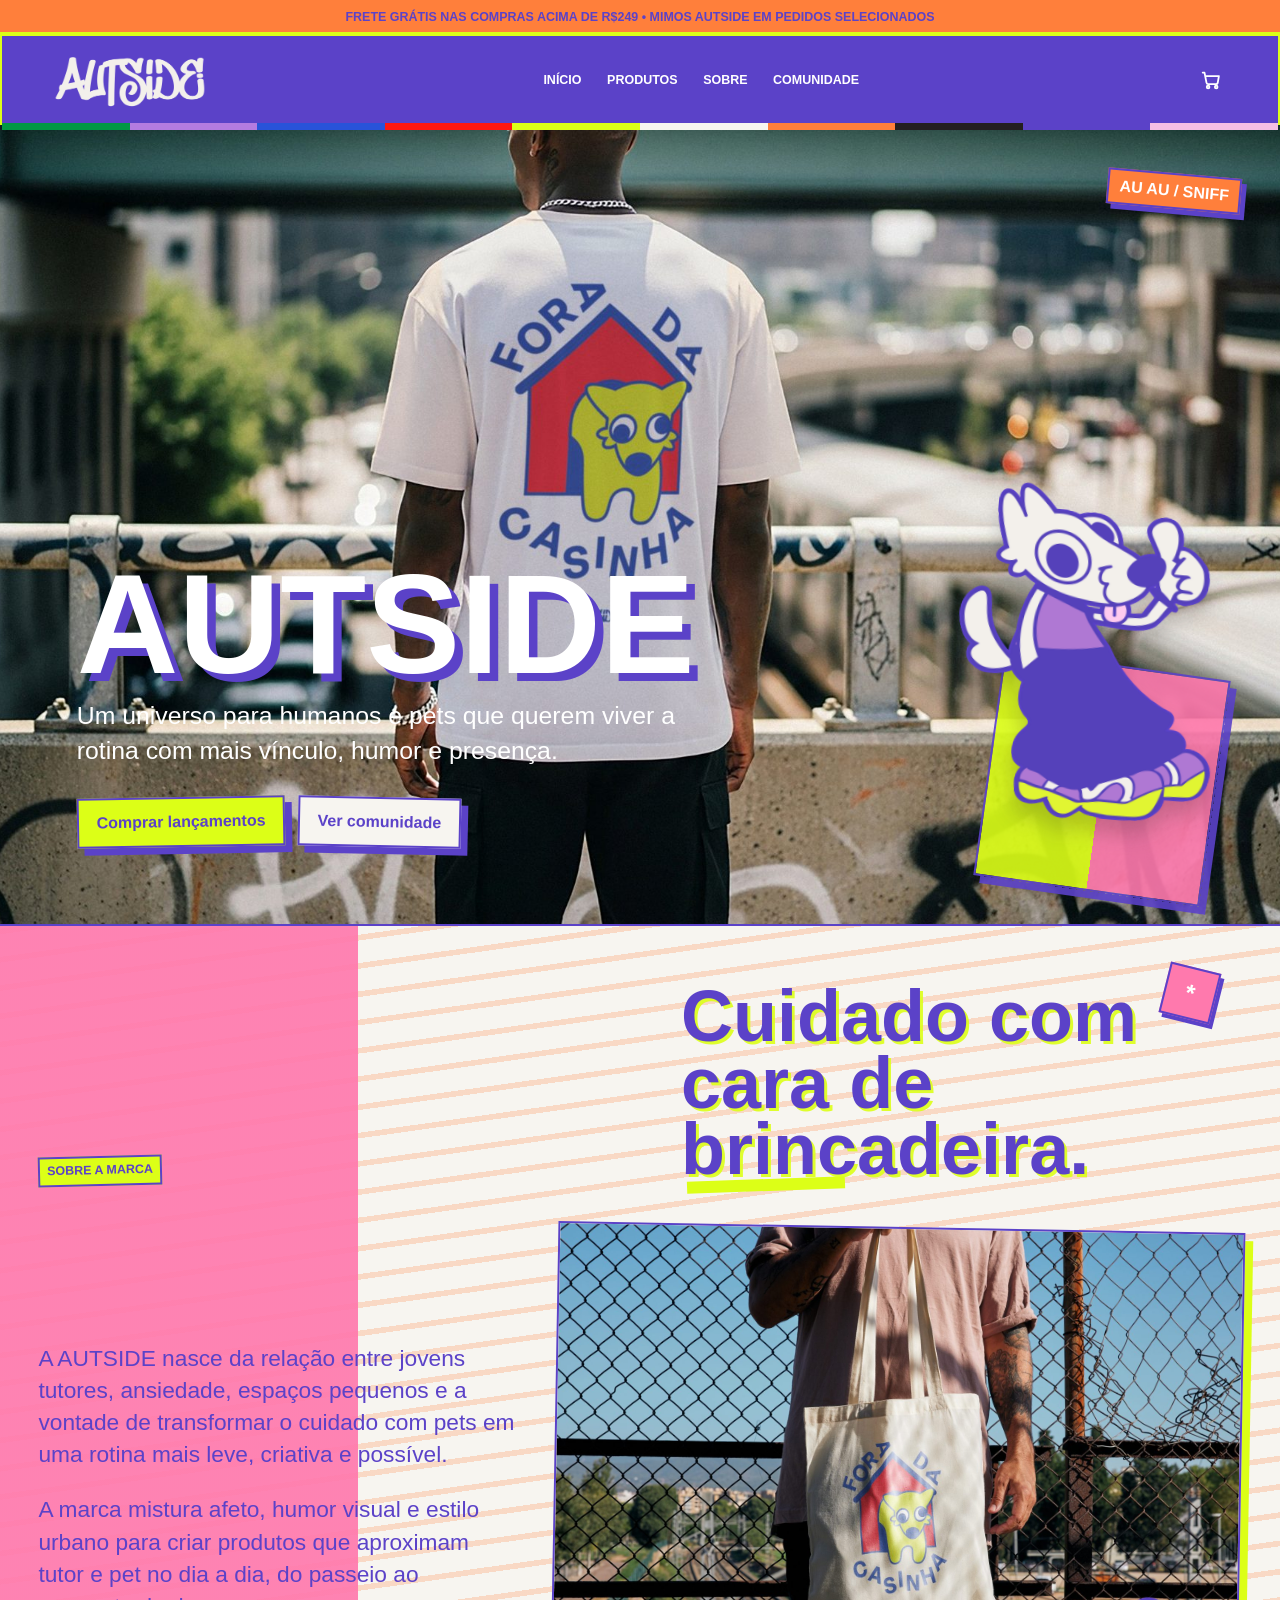
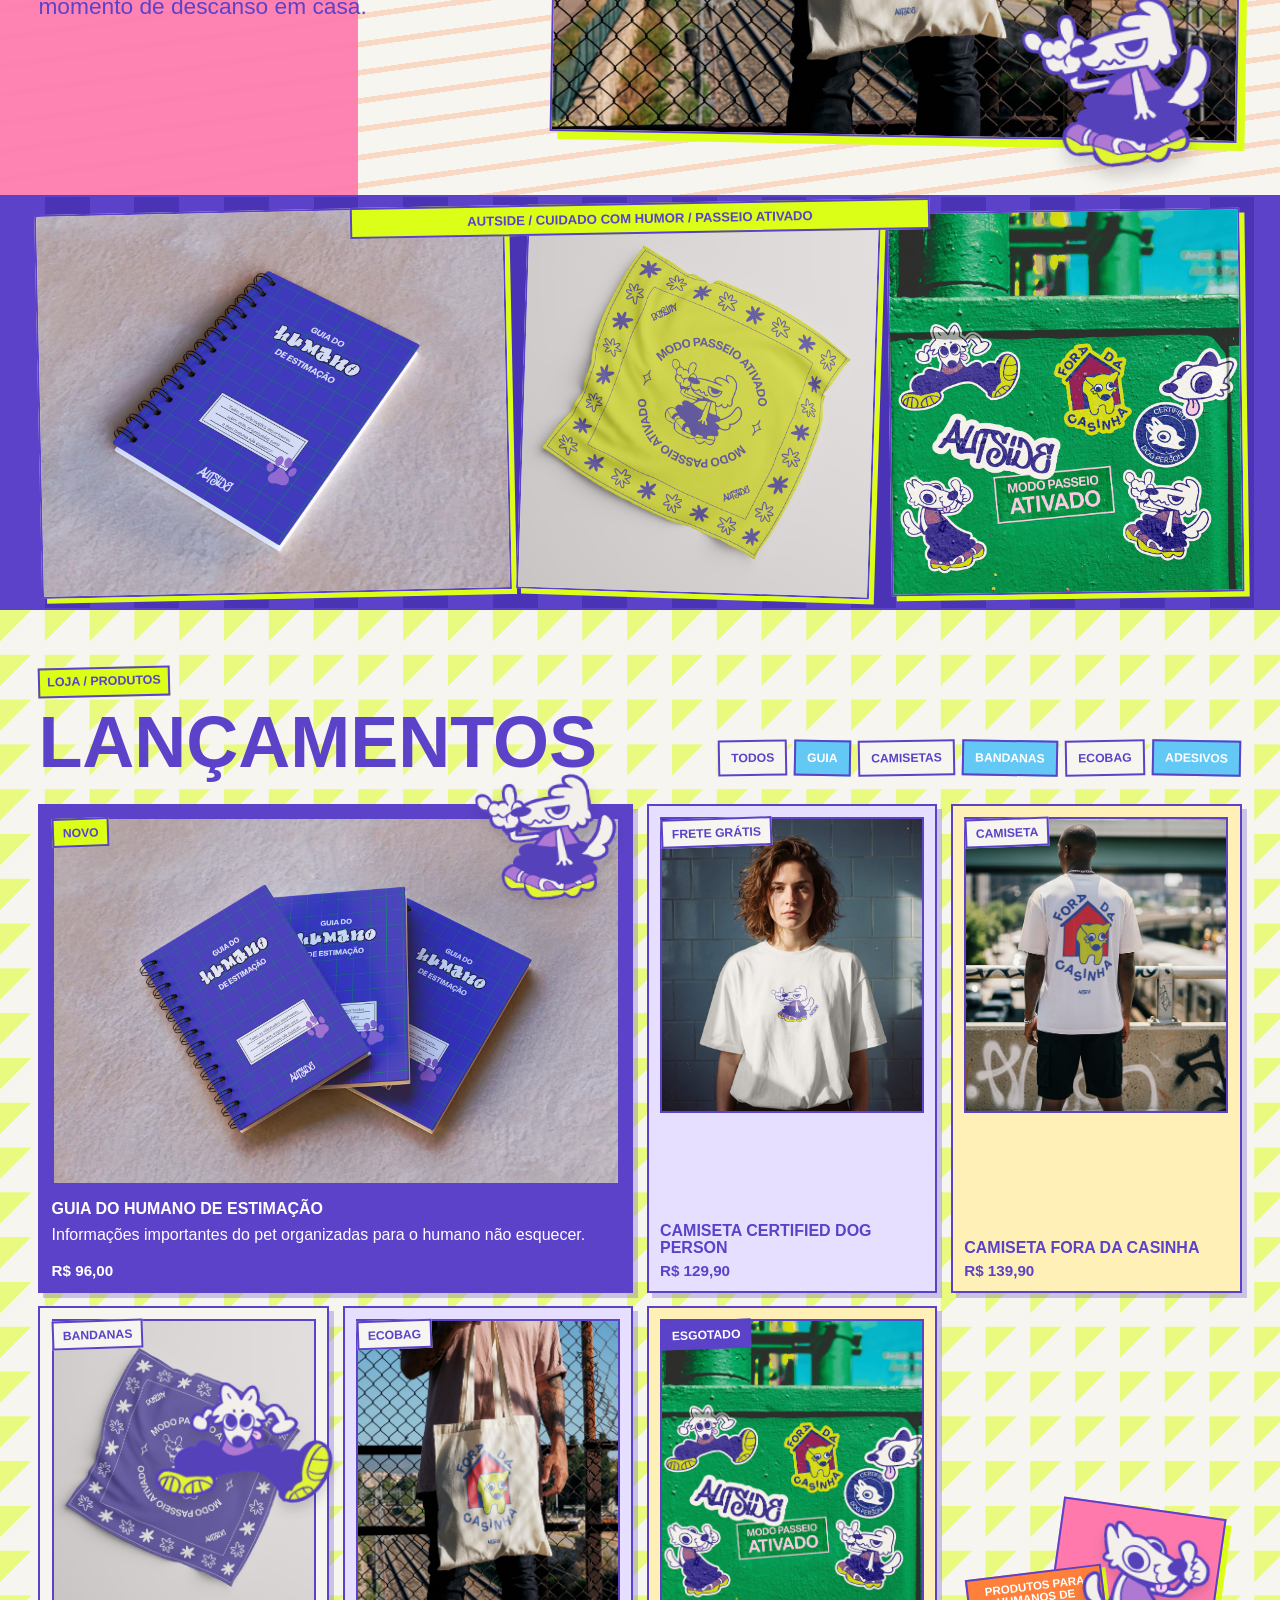
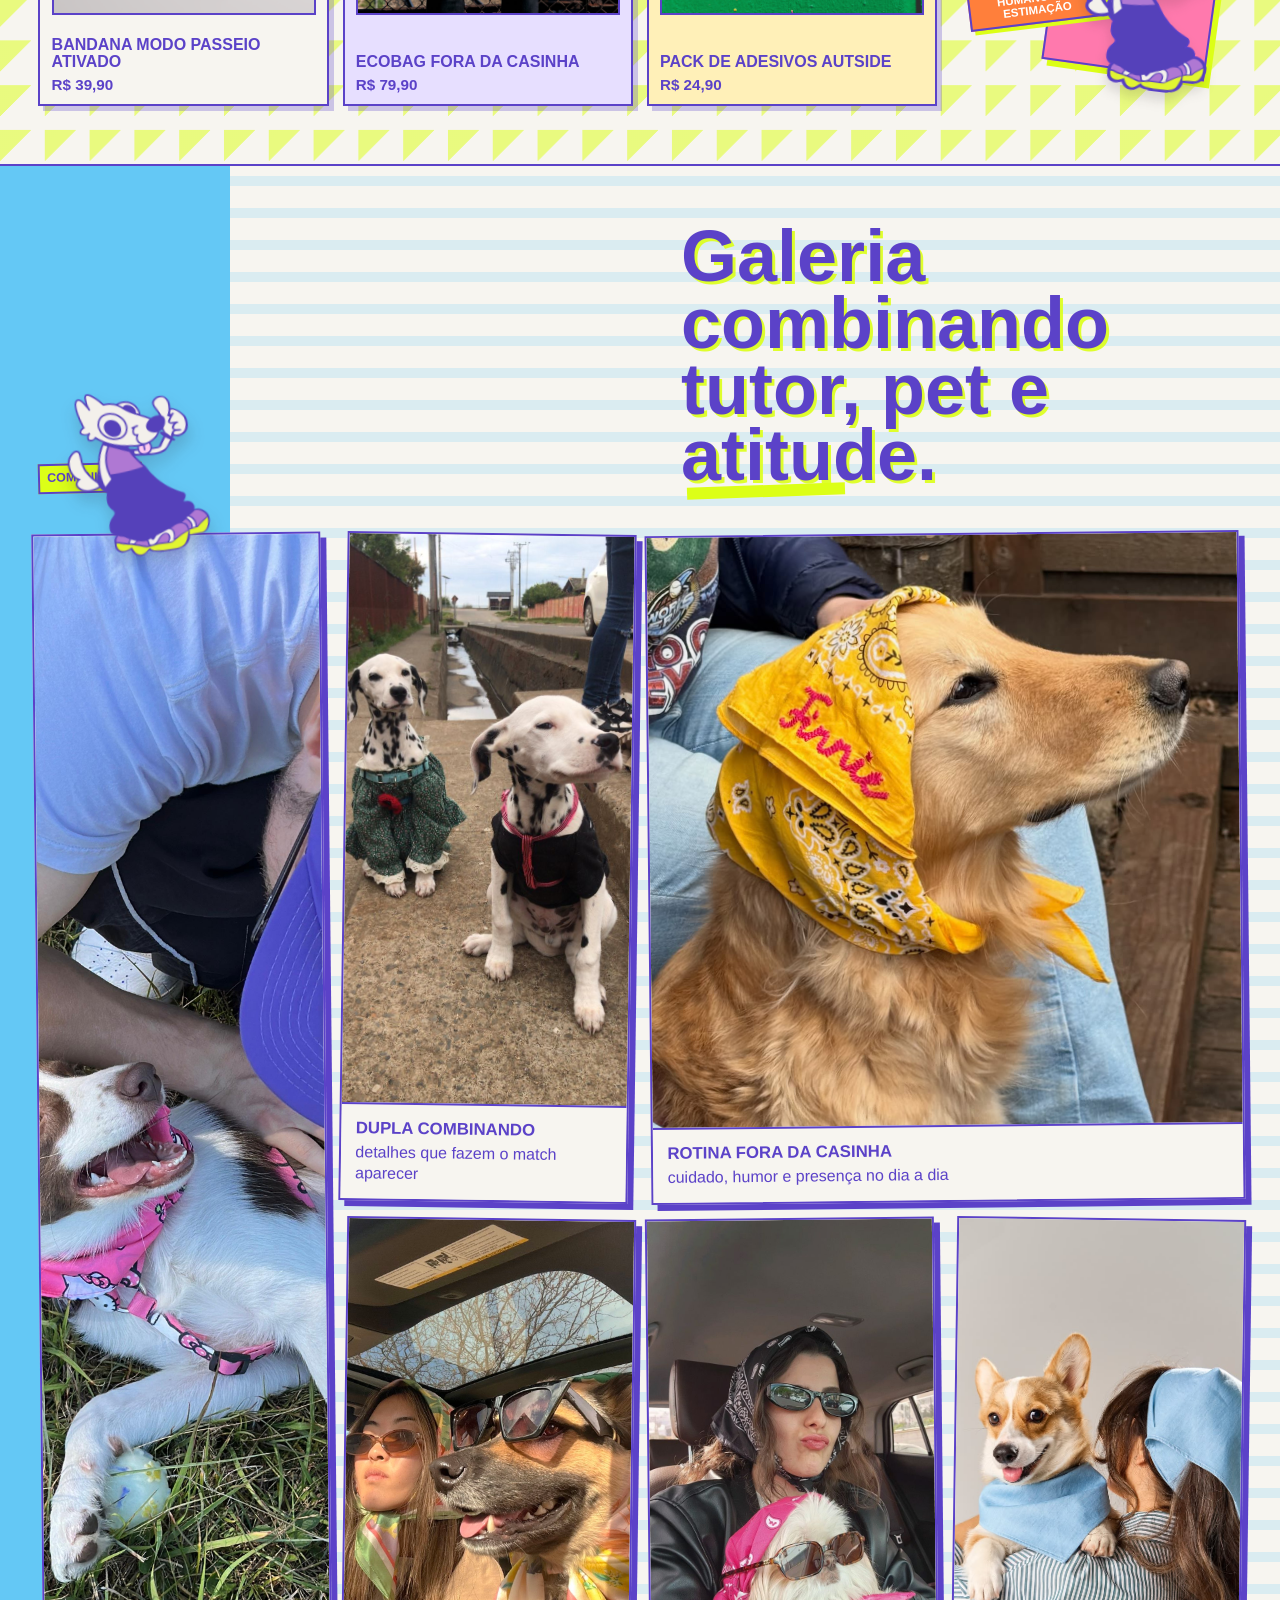
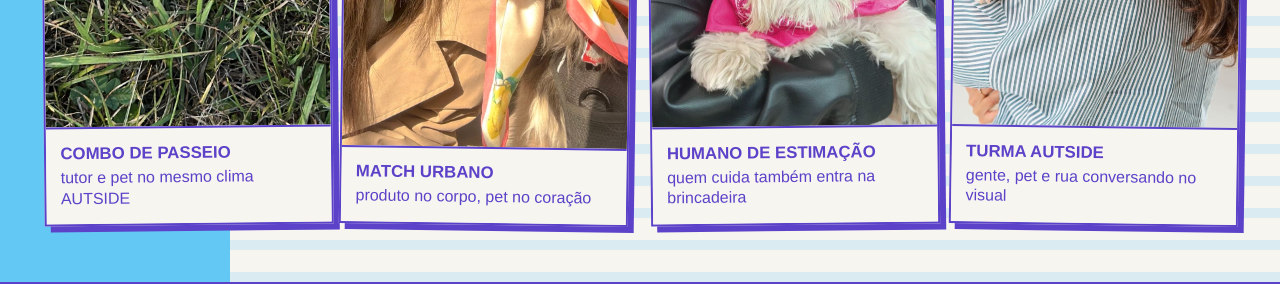
==== commit 4cd764f8: "Deixa site mais ludico e interativo" ====
--- a/index.html
+++ b/index.html
@@ -8,7 +8,7 @@
       name="description"
       content="Plataforma AUTSIDE: marca, produtos, personagem e comunidade para tutores e pets combinando cuidado, estilo e afeto."
     />
-    <link rel="stylesheet" href="styles.css?v=20260625-ludico" />
+    <link rel="stylesheet" href="styles.css?v=20260625-color-play" />
   </head>
   <body>
     <div class="announcement">FRETE GRÁTIS NAS COMPRAS ACIMA DE R$249 • MIMOS AUTSIDE EM PEDIDOS SELECIONADOS</div>
@@ -241,6 +241,6 @@
       </section>
     </main>
 
-    <script src="script.js"></script>
+    <script src="script.js?v=20260625-color-play"></script>
   </body>
 </html>
--- a/styles.css
+++ b/styles.css
@@ -5,11 +5,34 @@
   --purple: #5b42c8;
   --lilac: #b47be0;
   --lime: #dcff17;
+  --green: #009844;
   --blue: #64c8f5;
   --pink: #ff79ad;
   --orange: #ff7f3b;
   --line: 2px solid var(--ink);
   --shadow: 7px 7px 0 var(--ink);
+  --cursor-x: 0px;
+  --cursor-y: 0px;
+}
+
+@keyframes mascot-bob {
+  0%,
+  100% {
+    margin-top: 0;
+  }
+  50% {
+    margin-top: -0.45rem;
+  }
+}
+
+@keyframes label-wiggle {
+  0%,
+  100% {
+    rotate: 0deg;
+  }
+  50% {
+    rotate: -2deg;
+  }
 }
 
 * {
@@ -52,6 +75,7 @@
   font-weight: 900;
   text-align: center;
   text-transform: uppercase;
+  box-shadow: inset 0 -2px 0 var(--lime);
 }
 
 .site-header {
@@ -68,6 +92,14 @@
   backdrop-filter: blur(14px);
 }
 
+.site-header::after {
+  content: "";
+  position: absolute;
+  inset: auto 0 -0.45rem 0;
+  height: 0.45rem;
+  background: linear-gradient(90deg, var(--green) 0 10%, var(--lilac) 10% 20%, #2853d9 20% 30%, #ff1710 30% 40%, var(--lime) 40% 50%, var(--paper) 50% 60%, var(--orange) 60% 70%, #231f20 70% 80%, var(--purple) 80% 90%, #f5bee4 90% 100%);
+}
+
 .logo-link img {
   width: clamp(7rem, 14vw, 10rem);
 }
@@ -114,11 +146,13 @@
 .site-nav a:focus-visible {
   background: var(--lime);
   border-color: var(--ink);
+  color: var(--purple);
   outline: 0;
 }
 
 section {
   position: relative;
+  scroll-margin-top: 7rem;
   padding: clamp(2.1rem, 4.6vw, 3.6rem) clamp(0.85rem, 3vw, 2.4rem);
   border-bottom: var(--line);
 }
@@ -134,6 +168,18 @@
   letter-spacing: 0;
   text-transform: uppercase;
   transform: rotate(-1.4deg);
+  animation: label-wiggle 2.6s ease-in-out infinite;
+}
+
+.reveal-item {
+  opacity: 0;
+  translate: 0 1.2rem;
+  transition: opacity 420ms ease, translate 420ms ease;
+}
+
+.reveal-item.is-visible {
+  opacity: 1;
+  translate: 0 0;
 }
 
 h1,
@@ -183,14 +229,27 @@
   height: 100%;
   object-fit: cover;
   object-position: center;
+  transform: scale(1.04) translate(var(--cursor-x), var(--cursor-y));
+  transition: transform 220ms ease-out;
 }
 
 .hero::after {
-  content: none;
+  content: "";
+  position: absolute;
+  right: clamp(1rem, 5vw, 4rem);
+  bottom: clamp(1rem, 4vw, 2rem);
+  z-index: 1;
+  width: clamp(8rem, 18vw, 14rem);
+  aspect-ratio: 1;
+  border: var(--line);
+  background: linear-gradient(90deg, var(--lime) 0 50%, var(--pink) 50%);
+  box-shadow: 7px 7px 0 var(--purple);
+  opacity: 0.9;
+  transform: rotate(8deg);
 }
 
 .hero::before {
-  content: "✦  AU AU  ✦  SNIFF  ✦";
+  content: "AU AU  /  SNIFF";
   position: absolute;
   top: clamp(1rem, 4vw, 3rem);
   right: clamp(0.8rem, 3vw, 2.5rem);
@@ -272,7 +331,7 @@
 
 .button:hover,
 .button:focus-visible {
-  transform: translate(4px, 4px) rotate(1deg);
+  transform: translate(calc(4px + var(--play-x, 0px)), calc(4px + var(--play-y, 0px))) rotate(1deg);
   box-shadow: 3px 3px 0 var(--ink);
   outline: 0;
 }
@@ -295,8 +354,26 @@
   z-index: 5;
   pointer-events: none;
   filter: drop-shadow(0 10px 8px rgba(33, 29, 31, 0.18));
-  transform: rotate(var(--mascot-tilt, -5deg));
-  transition: transform 180ms ease;
+  transform: translate(var(--mascot-x, 0), var(--mascot-y, 0)) rotate(var(--mascot-tilt, -5deg)) scale(var(--mascot-scale, 1));
+  transition: transform 180ms ease, opacity 180ms ease;
+  will-change: transform;
+  animation: mascot-bob 2.8s ease-in-out infinite;
+}
+
+.section-title h2 {
+  position: relative;
+}
+
+.section-title h2::after {
+  content: "";
+  position: absolute;
+  left: 0.08em;
+  bottom: -0.12em;
+  z-index: -1;
+  width: 2.2em;
+  height: 0.16em;
+  background: var(--lime);
+  transform: rotate(-2deg);
 }
 
 .hero-mascot {
@@ -310,7 +387,7 @@
     drop-shadow(0 1px 0 var(--purple))
     drop-shadow(0 -1px 0 var(--purple))
     drop-shadow(0 14px 10px rgba(33, 29, 31, 0.2));
-  transform: rotate(5deg);
+  --mascot-tilt: 5deg;
 }
 
 .tag {
@@ -339,12 +416,13 @@
 .about {
   overflow: hidden;
   background:
-    repeating-linear-gradient(-8deg, transparent 0 1.4rem, rgba(255, 127, 59, 0.16) 1.4rem 1.75rem),
+    linear-gradient(90deg, rgba(255, 121, 173, 0.92) 0 28%, transparent 28%),
+    repeating-linear-gradient(-8deg, transparent 0 1.4rem, rgba(255, 127, 59, 0.24) 1.4rem 1.75rem),
     var(--paper);
 }
 
 .about::after {
-  content: "✦";
+  content: "*";
   position: absolute;
   right: clamp(1rem, 5vw, 4rem);
   top: clamp(1rem, 4vw, 2.6rem);
@@ -366,7 +444,7 @@
   bottom: clamp(0.2rem, 2vw, 1.4rem);
   width: clamp(7rem, 15vw, 12rem);
   z-index: 3;
-  transform: rotate(-8deg);
+  --mascot-tilt: -8deg;
   filter:
     drop-shadow(1px 0 0 var(--purple))
     drop-shadow(-1px 0 0 var(--purple))
@@ -429,7 +507,7 @@
 .category-rail a:focus-visible {
   background: var(--lime);
   color: var(--purple);
-  transform: translateY(-0.15rem) rotate(0deg);
+  transform: translate(var(--play-x, 0px), calc(-0.15rem + var(--play-y, 0px))) rotate(0deg);
   outline: 0;
 }
 
@@ -471,6 +549,23 @@
   padding-block: 0.85rem;
   background:
     repeating-linear-gradient(90deg, var(--purple) 0 2.8rem, #4b33b5 2.8rem 5.6rem);
+}
+
+.visual-strip::before {
+  content: "AUTSIDE / CUIDADO COM HUMOR / PASSEIO ATIVADO";
+  position: absolute;
+  left: 50%;
+  top: 0.4rem;
+  z-index: 3;
+  min-width: 34rem;
+  padding: 0.38rem 1rem;
+  border: var(--line);
+  background: var(--lime);
+  color: var(--purple);
+  font-size: 0.82rem;
+  font-weight: 900;
+  text-align: center;
+  transform: translateX(-50%) rotate(-1deg);
 }
 
 .visual-strip img {
@@ -626,9 +721,35 @@
 
 .product-card:hover,
 .product-card:focus-visible {
-  transform: translateY(-0.25rem) rotate(-0.5deg);
+  transform: translate(var(--play-x, 0px), calc(-0.25rem + var(--play-y, 0px))) rotate(-0.5deg);
   box-shadow: 8px 8px 0 var(--ink);
   outline: 0;
+}
+
+.product-card:hover .card-mascot,
+.product-card:focus-visible .card-mascot {
+  --mascot-y: -0.45rem;
+  --mascot-scale: 1.08;
+}
+
+.product-card::after {
+  content: "";
+  position: absolute;
+  right: 0.8rem;
+  bottom: 0.75rem;
+  width: 2rem;
+  aspect-ratio: 1;
+  border: var(--line);
+  background: var(--lime);
+  opacity: 0;
+  transform: rotate(12deg) scale(0.6);
+  transition: opacity 160ms ease, transform 160ms ease;
+}
+
+.product-card:hover::after,
+.product-card:focus-visible::after {
+  opacity: 1;
+  transform: rotate(12deg) scale(1);
 }
 
 .product-card img {
@@ -696,16 +817,17 @@
   position: relative;
   overflow: hidden;
   background:
+    linear-gradient(90deg, var(--blue) 0 18%, transparent 18%),
     repeating-linear-gradient(0deg, rgba(100, 200, 245, 0.2) 0 0.6rem, transparent 0.6rem 2rem),
     var(--paper);
 }
 
 .community-mascot {
-  right: clamp(-1rem, 2vw, 1rem);
-  bottom: clamp(-0.8rem, 1vw, 0.2rem);
-  width: clamp(8rem, 18vw, 14rem);
-  z-index: 2;
-  transform: rotate(6deg);
+  left: clamp(1rem, 5vw, 4rem);
+  top: clamp(11.5rem, 17vw, 15rem);
+  width: clamp(6.8rem, 12vw, 9rem);
+  z-index: 4;
+  --mascot-tilt: -8deg;
 }
 
 .community-gallery {
@@ -718,7 +840,8 @@
 .community-card {
   min-height: 24rem;
   display: grid;
-  align-content: end;
+  grid-template-rows: minmax(20rem, 1fr) auto;
+  align-content: stretch;
   border: var(--line);
   background: var(--paper);
   box-shadow: 6px 6px 0 var(--purple);
@@ -732,16 +855,18 @@
 }
 
 .community-card:hover {
-  transform: translateY(-0.25rem) rotate(0deg);
+  transform: translate(var(--play-x, 0px), calc(-0.25rem + var(--play-y, 0px))) rotate(0deg);
   box-shadow: 8px 8px 0 var(--lime);
 }
 
 .community-card.tall {
   grid-row: span 2;
+  grid-template-rows: minmax(42rem, 1fr) auto;
 }
 
 .community-card.wide {
   grid-column: span 2;
+  grid-template-rows: minmax(24rem, 1fr) auto;
 }
 
 .community-card img {
@@ -749,6 +874,19 @@
   height: 100%;
   min-height: 20rem;
   object-fit: cover;
+  object-position: center;
+  transition: transform 220ms ease, filter 220ms ease;
+}
+
+.community-card:hover img {
+  transform: scale(1.04);
+  filter: saturate(1.12);
+}
+
+.community-card:nth-child(2) img,
+.community-card:nth-child(5) img,
+.community-card:nth-child(6) img {
+  object-position: center top;
 }
 
 .community-card div {
@@ -1015,6 +1153,7 @@
 
   .community-card.tall {
     grid-row: span 1;
+    grid-template-rows: minmax(20rem, 1fr) auto;
   }
 
   .product-card {
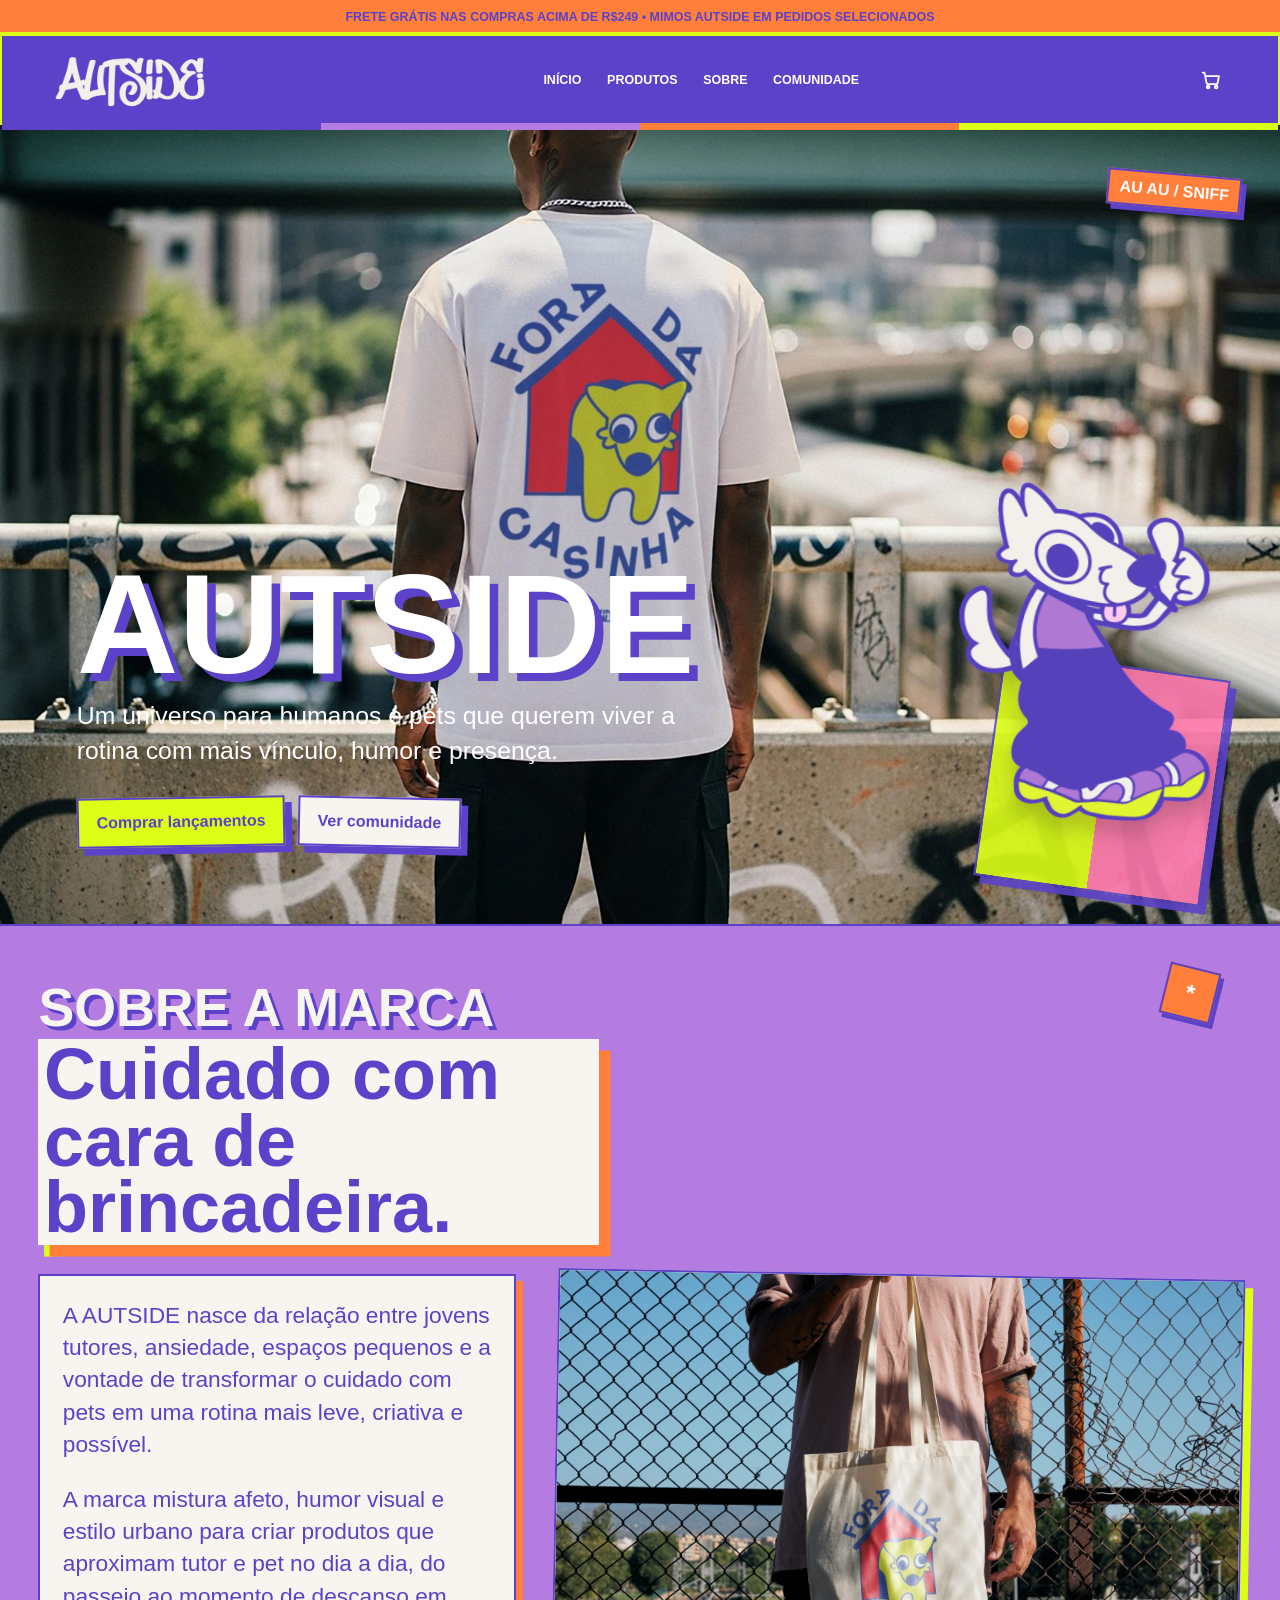
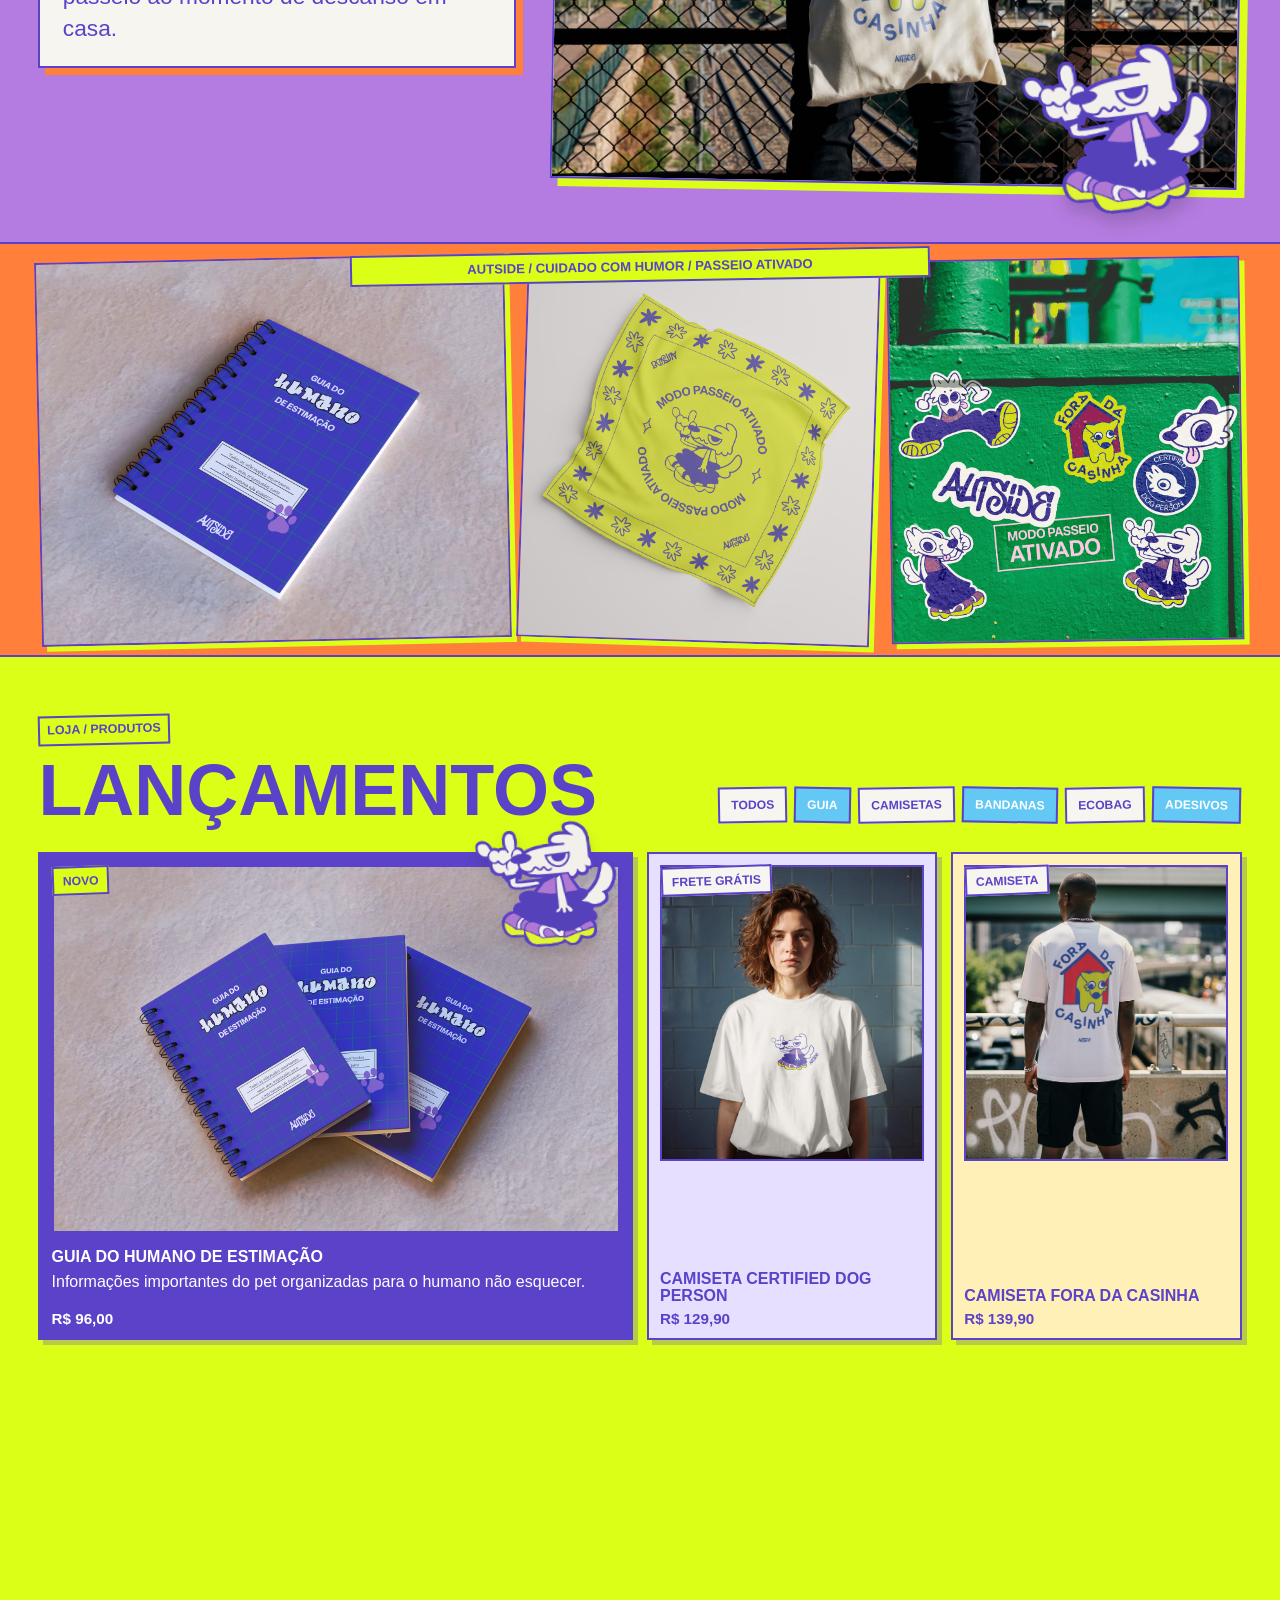
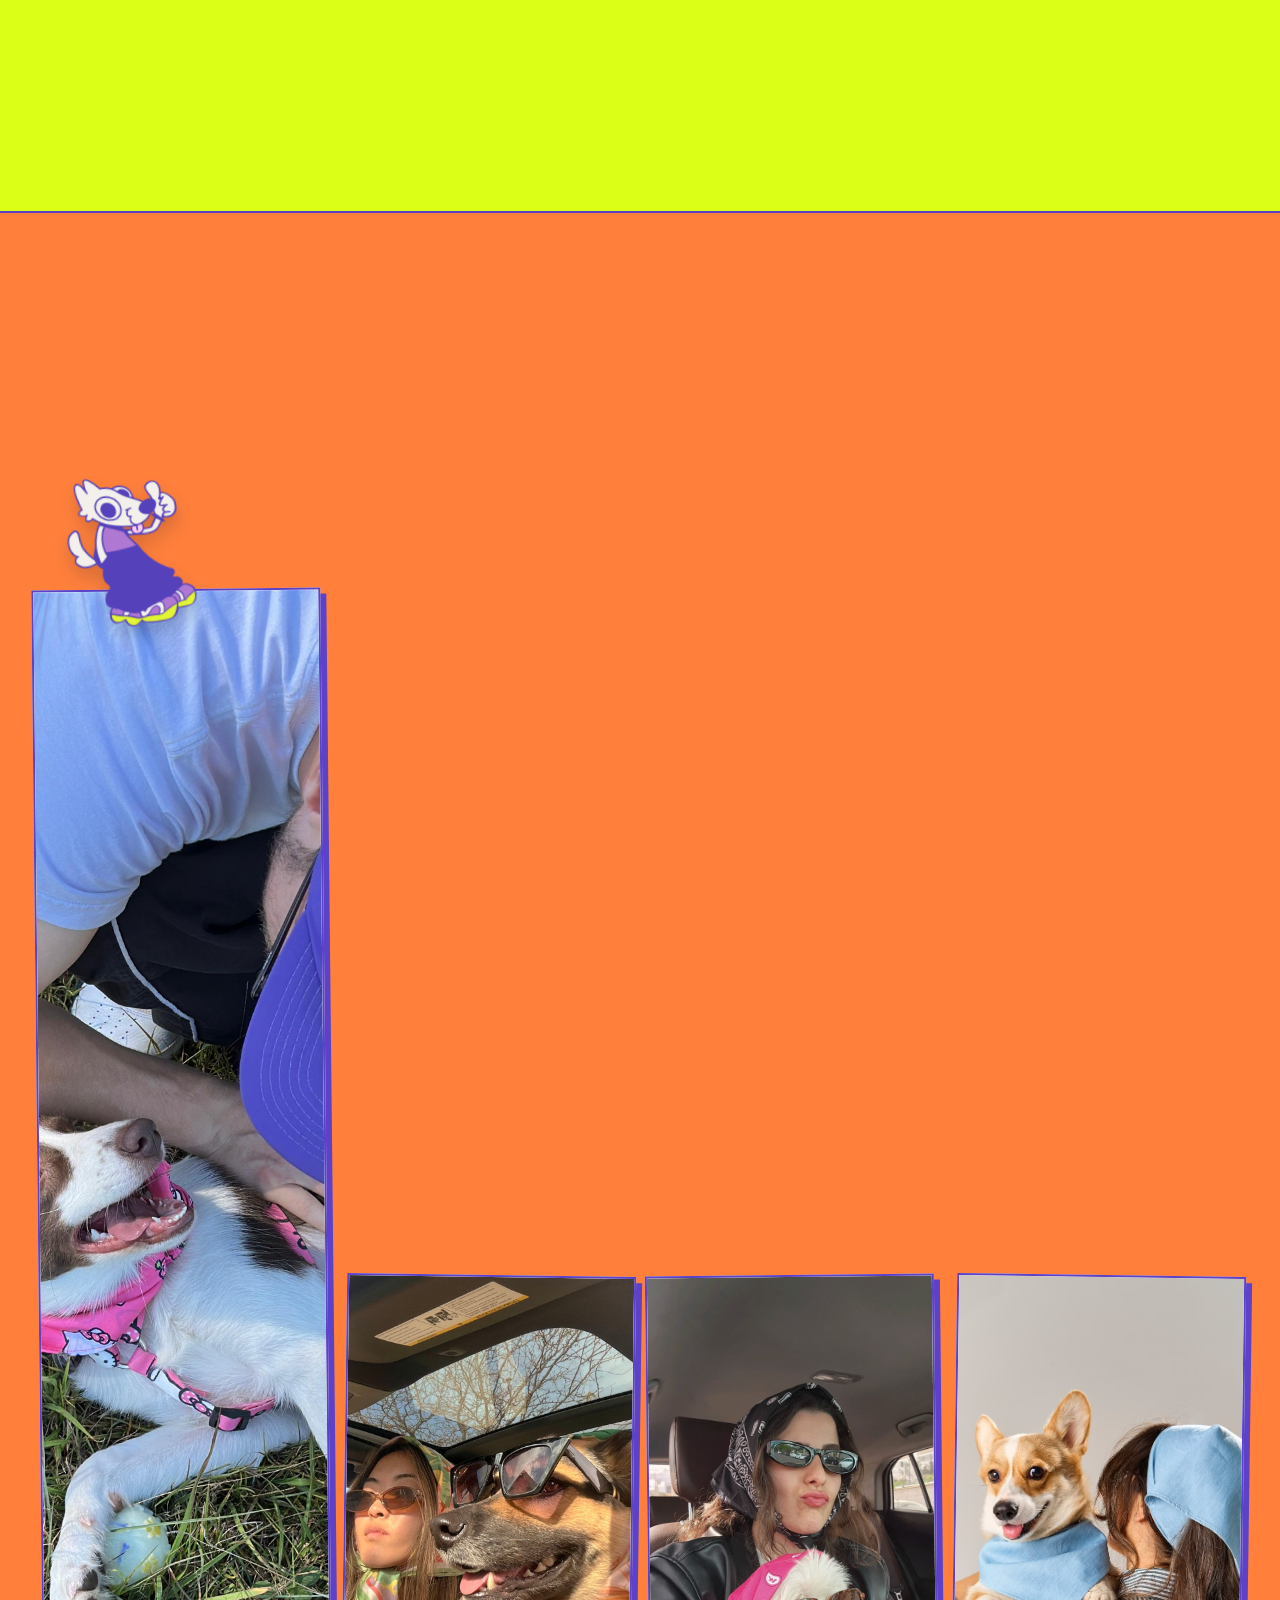
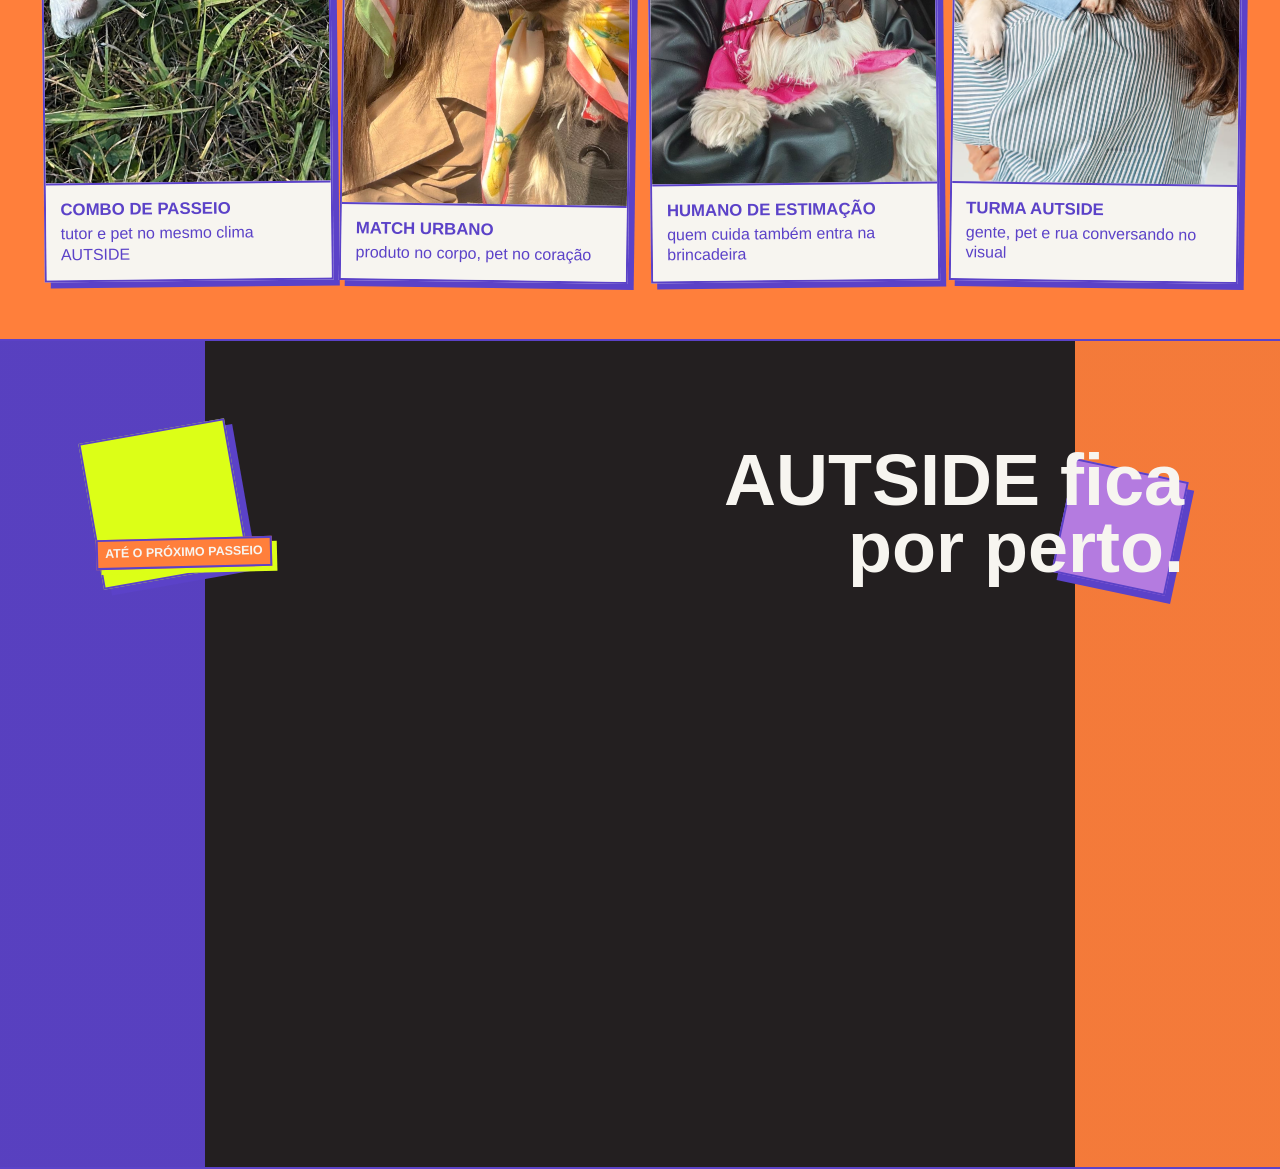
==== commit 101ecf44: "Ajusta secoes e final com personagem" ====
--- a/index.html
+++ b/index.html
@@ -239,6 +239,18 @@
           alt=""
         />
       </section>
+
+      <section class="finale" aria-label="Fim da experiência AUTSIDE">
+        <div class="finale-copy">
+          <p class="kicker">até o próximo passeio</p>
+          <h2>AUTSIDE fica por perto.</h2>
+        </div>
+        <img
+          class="finale-mascot"
+          src="AUTSIDE CONTENT/AUTSIDE CONTENT_sticker 27.png"
+          alt=""
+        />
+      </section>
     </main>
 
     <script src="script.js?v=20260625-color-play"></script>
--- a/styles.css
+++ b/styles.css
@@ -46,11 +46,7 @@
 body {
   margin: 0;
   color: var(--ink);
-  background:
-    linear-gradient(90deg, rgba(91, 66, 200, 0.08) 1px, transparent 1px),
-    linear-gradient(0deg, rgba(91, 66, 200, 0.08) 1px, transparent 1px),
-    var(--paper);
-  background-size: 4.5rem 4.5rem;
+  background: var(--paper);
   font-family: Arial, Helvetica, sans-serif;
   overflow-x: hidden;
 }
@@ -97,7 +93,7 @@
   position: absolute;
   inset: auto 0 -0.45rem 0;
   height: 0.45rem;
-  background: linear-gradient(90deg, var(--green) 0 10%, var(--lilac) 10% 20%, #2853d9 20% 30%, #ff1710 30% 40%, var(--lime) 40% 50%, var(--paper) 50% 60%, var(--orange) 60% 70%, #231f20 70% 80%, var(--purple) 80% 90%, #f5bee4 90% 100%);
+  background: linear-gradient(90deg, var(--purple) 0 25%, var(--lilac) 25% 50%, var(--orange) 50% 75%, var(--lime) 75% 100%);
 }
 
 .logo-link img {
@@ -415,10 +411,7 @@
 
 .about {
   overflow: hidden;
-  background:
-    linear-gradient(90deg, rgba(255, 121, 173, 0.92) 0 28%, transparent 28%),
-    repeating-linear-gradient(-8deg, transparent 0 1.4rem, rgba(255, 127, 59, 0.24) 1.4rem 1.75rem),
-    var(--paper);
+  background: var(--lilac);
 }
 
 .about::after {
@@ -431,7 +424,7 @@
   display: grid;
   place-items: center;
   border: var(--line);
-  background: var(--pink);
+  background: var(--orange);
   color: #fff;
   font-size: 1.5rem;
   font-weight: 900;
@@ -462,7 +455,40 @@
 }
 
 .section-title h2 {
-  text-shadow: 0.04em 0.04em 0 rgba(220, 255, 23, 0.9);
+  text-shadow: none;
+}
+
+.about .section-title h2 {
+  display: inline-block;
+  padding: 0.15rem 0.35rem 0.3rem;
+  background: var(--paper);
+  color: var(--purple);
+  box-shadow: 0.16em 0.16em 0 var(--orange);
+}
+
+.about .section-title {
+  display: block;
+  margin-bottom: 0.85rem;
+}
+
+.about .kicker {
+  display: block;
+  width: fit-content;
+  margin-bottom: 0.45rem;
+  padding: 0;
+  border: 0;
+  background: transparent;
+  color: var(--paper);
+  font-size: clamp(1.8rem, 4.2vw, 3.6rem);
+  line-height: 0.9;
+  text-shadow: 0.08em 0.08em 0 var(--purple);
+  transform: none;
+  animation: none;
+}
+
+.shop .shop-head h2 {
+  color: var(--purple);
+  text-shadow: none;
 }
 
 .shop-head {
@@ -515,12 +541,20 @@
   display: grid;
   grid-template-columns: minmax(0, 0.82fr) minmax(20rem, 1.18fr);
   gap: clamp(1.2rem, 3vw, 2.4rem);
-  align-items: center;
+  align-items: start;
 }
 
 .about-copy p {
   max-width: 42rem;
   font-size: clamp(1.08rem, 2vw, 1.42rem);
+}
+
+.about-copy {
+  max-width: 45rem;
+  padding: clamp(1rem, 2vw, 1.4rem);
+  border: var(--line);
+  background: var(--paper);
+  box-shadow: 7px 7px 0 var(--orange);
 }
 
 .about-copy p:last-child {
@@ -547,8 +581,7 @@
   grid-template-columns: 1.2fr 0.9fr 0.9fr;
   gap: 0.85rem;
   padding-block: 0.85rem;
-  background:
-    repeating-linear-gradient(90deg, var(--purple) 0 2.8rem, #4b33b5 2.8rem 5.6rem);
+  background: var(--orange);
 }
 
 .visual-strip::before {
@@ -592,10 +625,7 @@
 .shop {
   position: relative;
   overflow: hidden;
-  background:
-    linear-gradient(135deg, rgba(220, 255, 23, 0.52) 0 1.4rem, transparent 1.4rem 2.8rem),
-    var(--paper);
-  background-size: 2.8rem 2.8rem;
+  background: var(--lime);
 }
 
 .shop::before {
@@ -651,7 +681,7 @@
   width: clamp(7rem, 13vw, 10rem);
   aspect-ratio: 1;
   border: var(--line);
-  background: var(--pink);
+  background: var(--lilac);
   transform: rotate(8deg);
   box-shadow: 6px 6px 0 var(--lime);
 }
@@ -816,16 +846,26 @@
 .community {
   position: relative;
   overflow: hidden;
-  background:
-    linear-gradient(90deg, var(--blue) 0 18%, transparent 18%),
-    repeating-linear-gradient(0deg, rgba(100, 200, 245, 0.2) 0 0.6rem, transparent 0.6rem 2rem),
-    var(--paper);
+  background: var(--orange);
+}
+
+.community .section-title h2 {
+  max-width: 15ch;
+  padding: 0.2rem 0.35rem 0.35rem;
+  background: var(--purple);
+  color: var(--paper);
+  text-shadow: none;
+  box-shadow: 0.18em 0.18em 0 var(--lime);
+}
+
+.community .section-title h2::after {
+  content: none;
 }
 
 .community-mascot {
   left: clamp(1rem, 5vw, 4rem);
-  top: clamp(11.5rem, 17vw, 15rem);
-  width: clamp(6.8rem, 12vw, 9rem);
+  top: clamp(14.5rem, 20vw, 18rem);
+  width: clamp(6.2rem, 11vw, 8.2rem);
   z-index: 4;
   --mascot-tilt: -8deg;
 }
@@ -910,6 +950,92 @@
   line-height: 1.3;
 }
 
+.finale {
+  min-height: min(52rem, 92vh);
+  display: grid;
+  align-items: end;
+  justify-items: center;
+  padding: clamp(2rem, 5vw, 4rem) clamp(1rem, 4vw, 3rem) 0;
+  overflow: hidden;
+  background:
+    linear-gradient(90deg, rgba(91, 66, 200, 0.95) 0 16%, transparent 16% 84%, rgba(255, 127, 59, 0.95) 84% 100%),
+    #231f20;
+  color: var(--paper);
+}
+
+.finale::before,
+.finale::after {
+  content: "";
+  position: absolute;
+  z-index: 0;
+  border: var(--line);
+  box-shadow: 7px 7px 0 var(--purple);
+}
+
+.finale::before {
+  left: clamp(1rem, 7vw, 6rem);
+  top: clamp(2rem, 7vw, 6rem);
+  width: clamp(5rem, 12vw, 9rem);
+  aspect-ratio: 1;
+  background: var(--lime);
+  transform: rotate(-10deg);
+}
+
+.finale::after {
+  right: clamp(1rem, 8vw, 7rem);
+  top: clamp(4rem, 10vw, 8rem);
+  width: clamp(4rem, 9vw, 7rem);
+  aspect-ratio: 1;
+  background: var(--lilac);
+  transform: rotate(12deg);
+}
+
+.finale-copy {
+  position: relative;
+  z-index: 2;
+  width: min(68rem, 100%);
+  display: flex;
+  align-items: end;
+  justify-content: space-between;
+  gap: 1.2rem;
+  margin-bottom: -5vw;
+}
+
+.finale-copy h2 {
+  max-width: 12ch;
+  margin: 0;
+  color: var(--paper);
+  text-align: right;
+  text-shadow: none;
+}
+
+.finale-copy h2::after {
+  content: none;
+}
+
+.finale .kicker {
+  background: var(--orange);
+  color: var(--paper);
+  box-shadow: 5px 5px 0 var(--lime);
+}
+
+.finale-mascot {
+  position: relative;
+  z-index: 1;
+  width: min(76rem, 98vw);
+  max-height: 72vh;
+  object-fit: contain;
+  object-position: bottom center;
+  margin-bottom: clamp(-2.5rem, -4vw, -1rem);
+  filter:
+    drop-shadow(2px 0 0 var(--purple))
+    drop-shadow(-2px 0 0 var(--purple))
+    drop-shadow(0 2px 0 var(--purple))
+    drop-shadow(0 -2px 0 var(--purple))
+    drop-shadow(0 1.2rem 0 rgba(91, 66, 200, 0.55));
+  animation: mascot-bob 3.2s ease-in-out infinite;
+}
+
 .product-page {
   min-height: calc(100vh - 5rem);
   display: grid;
@@ -1146,6 +1272,28 @@
     width: 5.2rem;
   }
 
+  .finale {
+    min-height: 34rem;
+    padding-top: 2rem;
+  }
+
+  .finale-copy {
+    display: block;
+    margin-bottom: -1rem;
+  }
+
+  .finale-copy h2 {
+    max-width: 9ch;
+    text-align: left;
+  }
+
+  .finale-mascot {
+    width: 135vw;
+    max-width: none;
+    max-height: 26rem;
+    margin-left: -12vw;
+  }
+
   .product-feature,
   .community-card.wide {
     grid-column: span 1;
